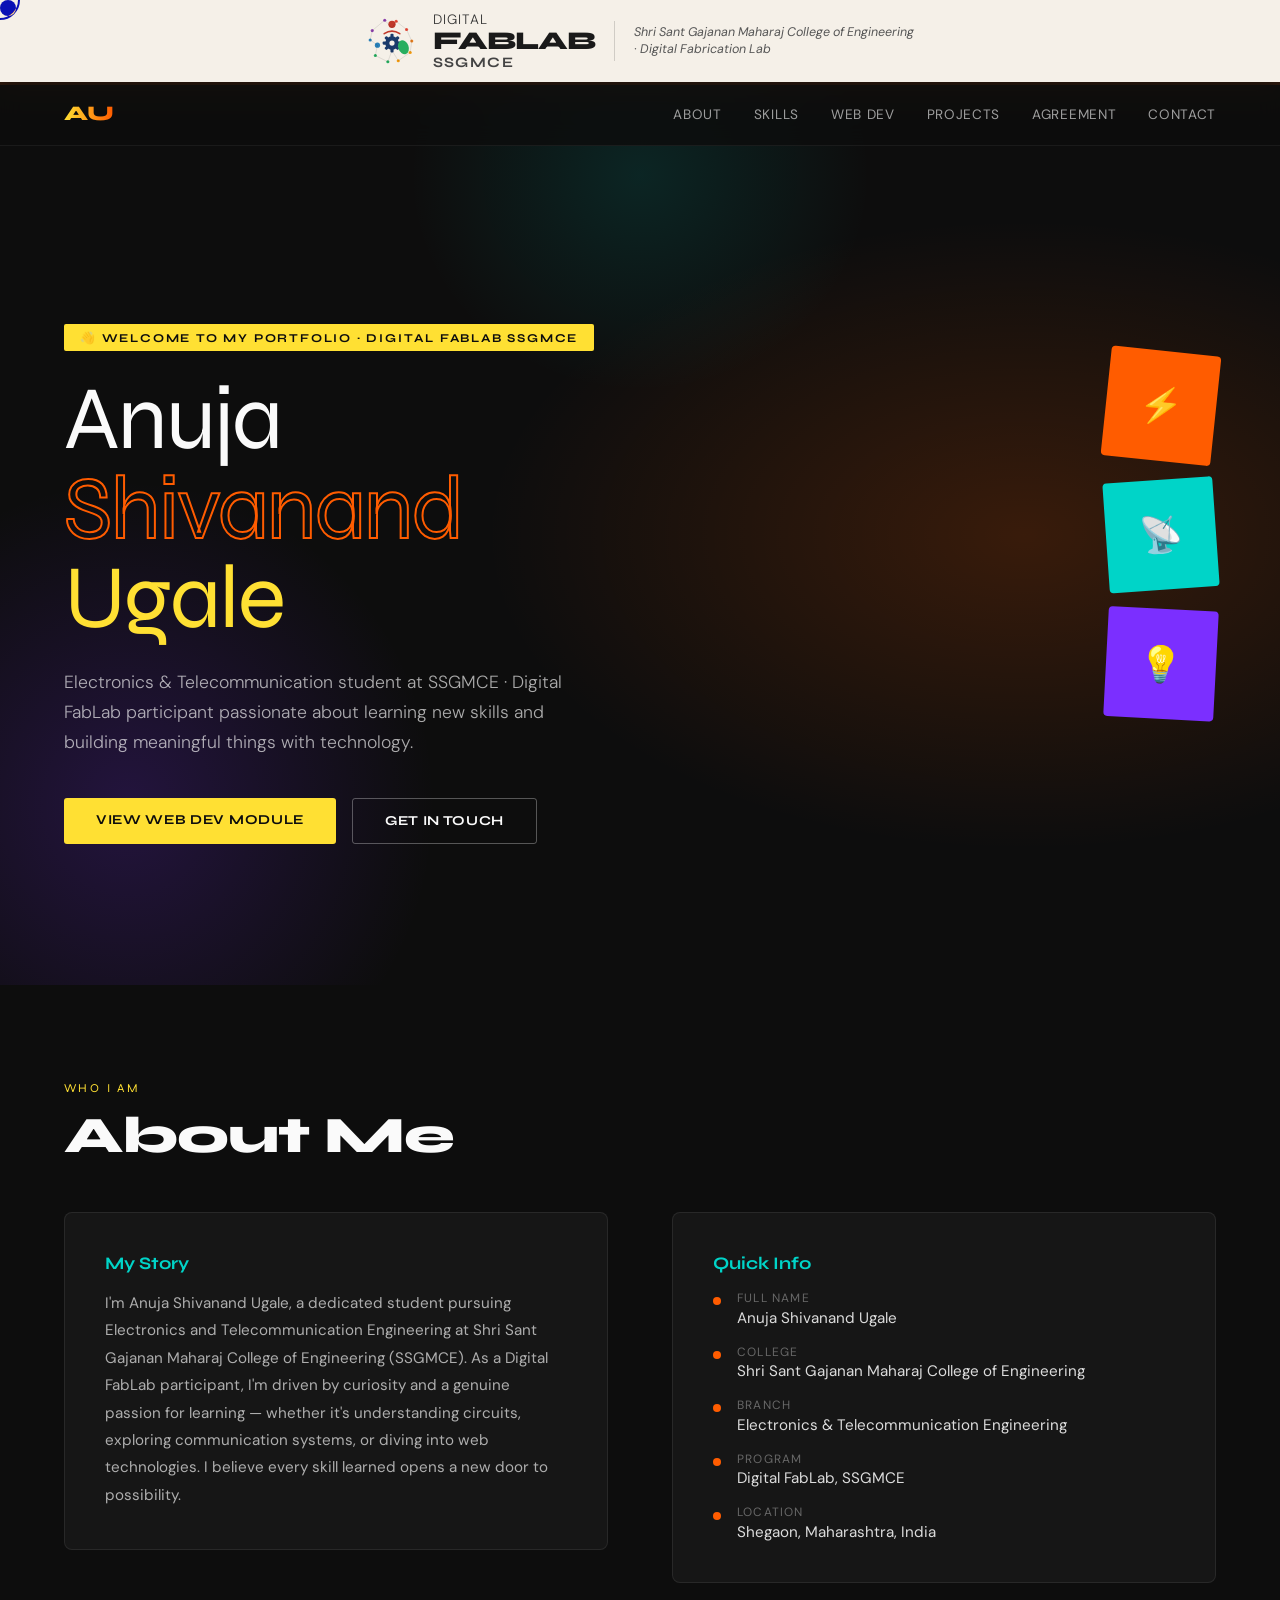
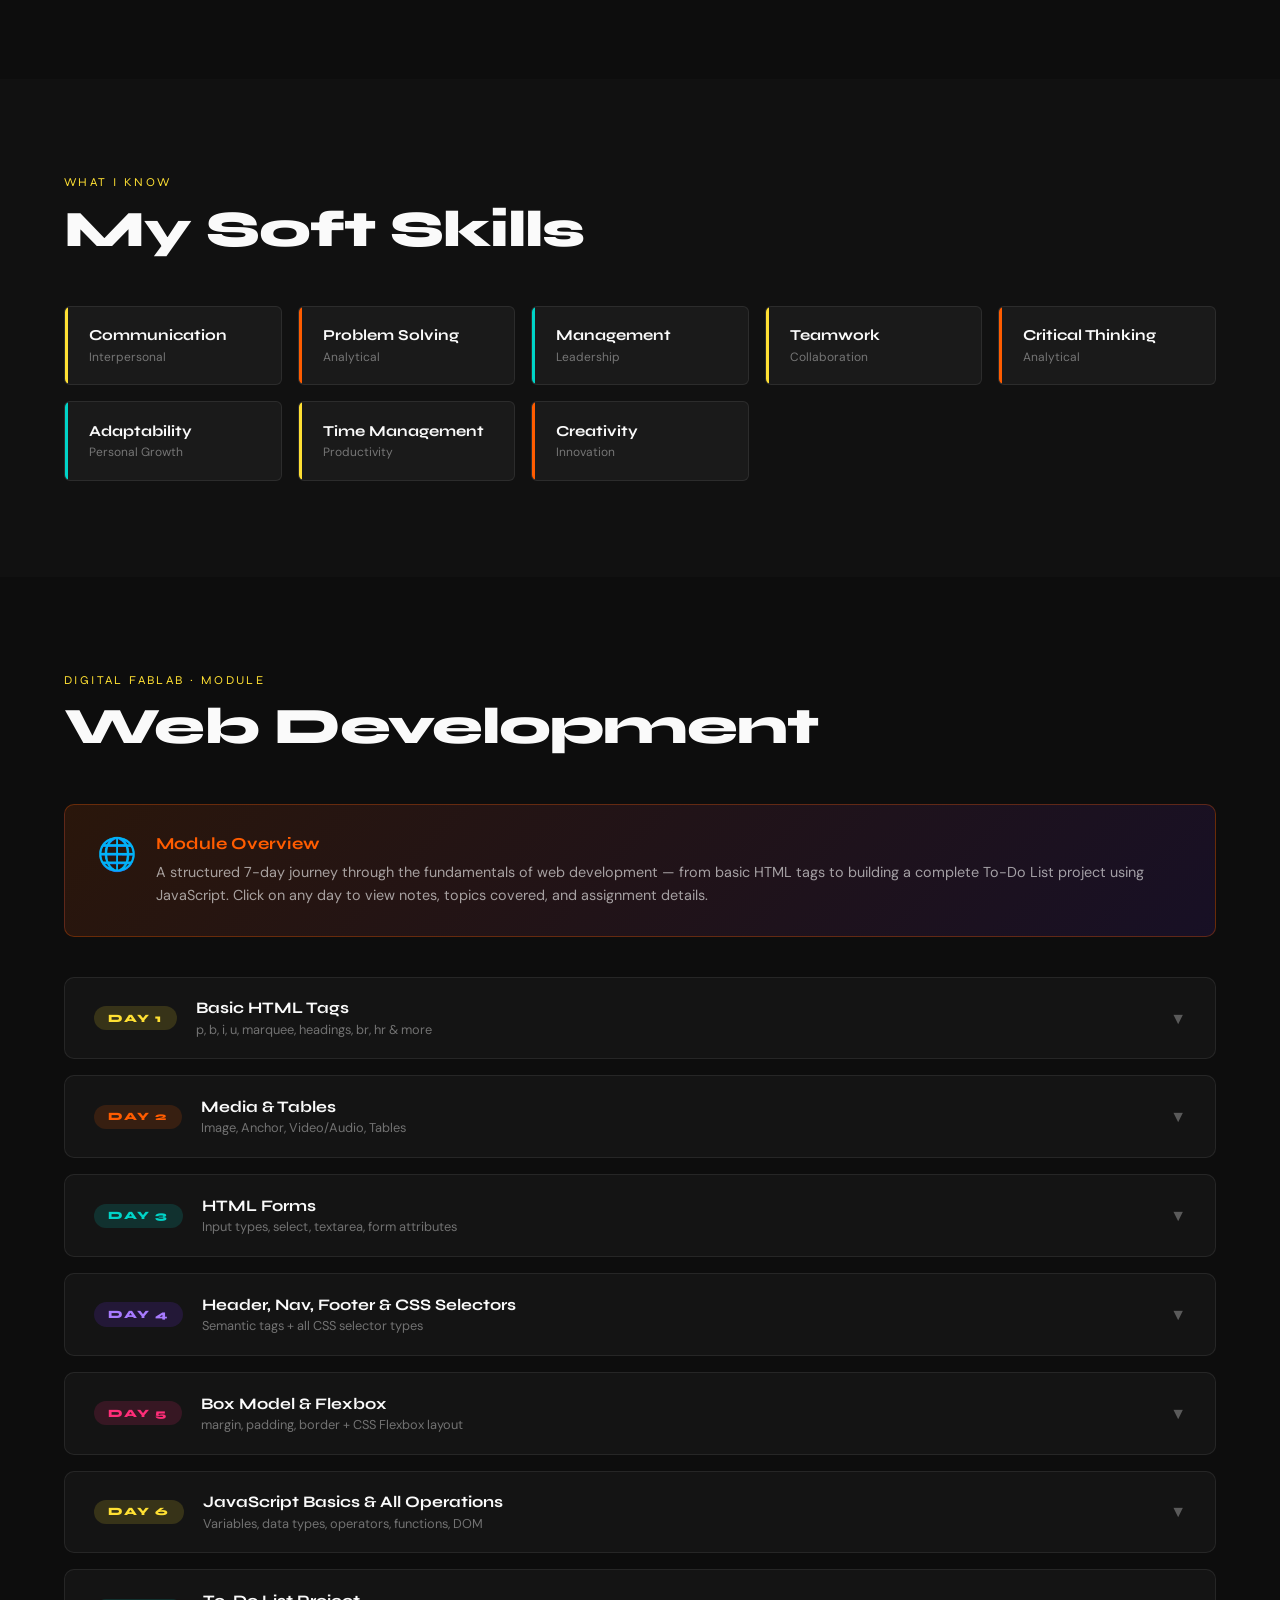
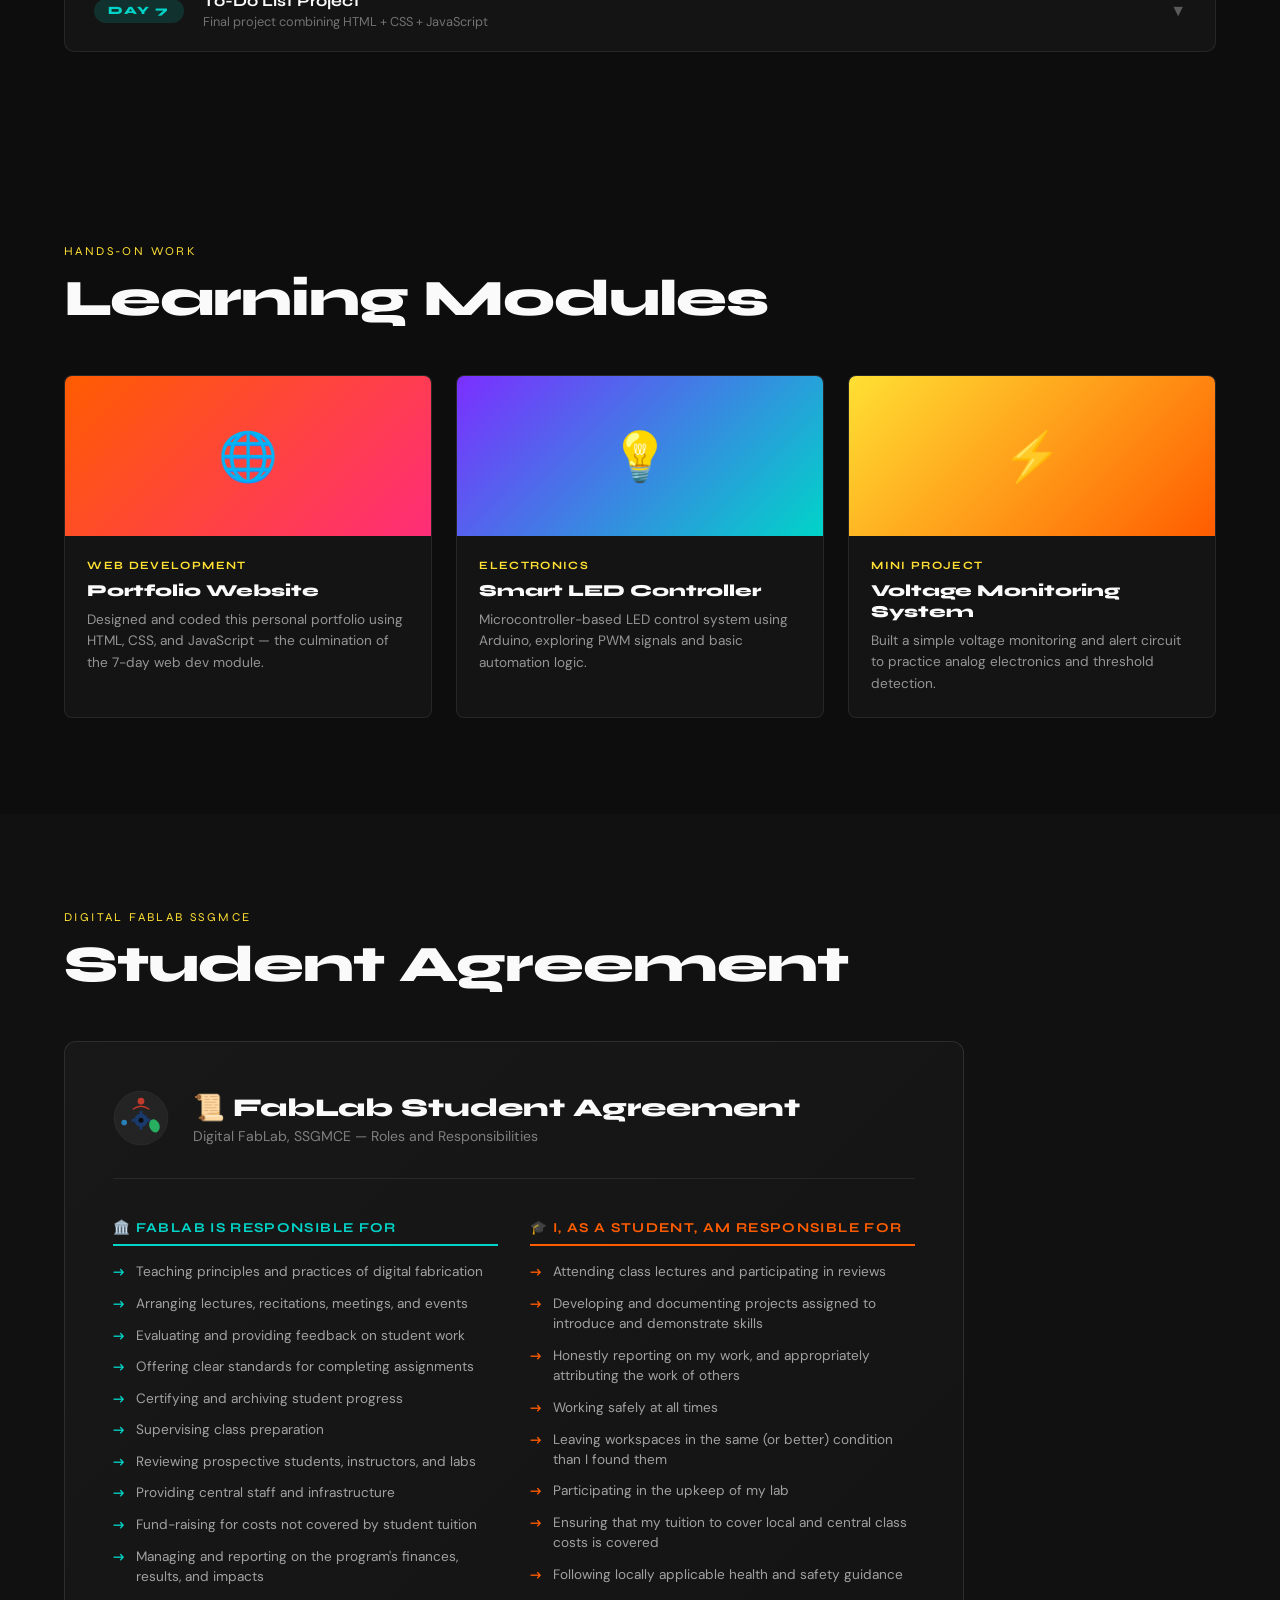
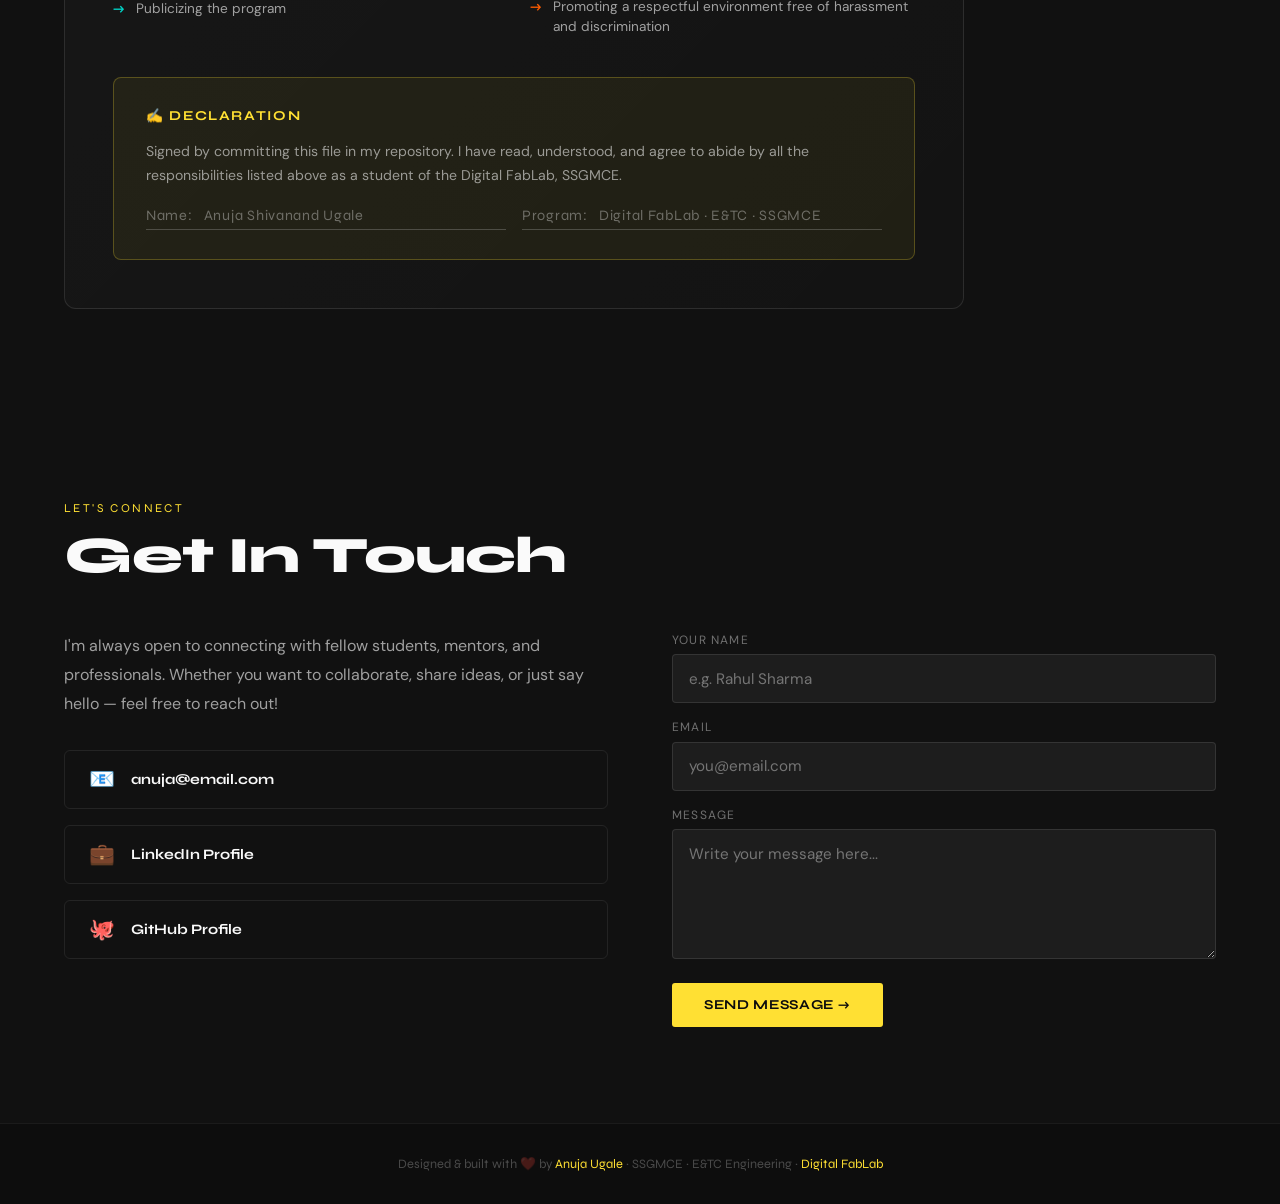
==== index.html @ 7d7c0946 "Add files via upload MY FIRST COMMIT" ====
<!DOCTYPE html>
<html lang="en">
<head>
<meta charset="UTF-8" />
<meta name="viewport" content="width=device-width, initial-scale=1.0"/>
<title>Anuja Ugale — Portfolio · Digital FabLab SSGMCE</title>
<link href="https://fonts.googleapis.com/css2?family=Syne:wght@400;700;800&family=DM+Sans:ital,wght@0,300;0,400;1,300&display=swap" rel="stylesheet"/>
<style>
  :root {
    --yellow: #FFE033;
    --orange: #FF5C00;
    --pink: #FF2D78;
    --teal: #00D4C8;
    --purple: #7B2FFF;
    --dark: #0D0D0D;
    --dark2: #111;
    --white: #FAFAFA;
    --fab-cream: #F5F0E8;
  }

  *, *::before, *::after { margin: 0; padding: 0; box-sizing: border-box; }
  html { scroll-behavior: smooth; }
  body {
    background: var(--dark);
    color: var(--white);
    font-family: 'DM Sans', sans-serif;
    overflow-x: hidden;
    cursor: none;
  }

  /* ── CURSOR ── */
  .cursor { width:16px;height:16px;background:var(--yellow);border-radius:50%;position:fixed;top:0;left:0;pointer-events:none;z-index:9999;transition:transform .15s ease,background .2s;mix-blend-mode:difference; }
  .cursor-ring { width:40px;height:40px;border:2px solid var(--yellow);border-radius:50%;position:fixed;top:0;left:0;pointer-events:none;z-index:9998;transition:all .35s ease;mix-blend-mode:difference; }

  /* ── FABLAB BADGE (top banner) ── */
  .fablab-banner {
    background: var(--fab-cream);
    color: #1a1a1a;
    display: flex;
    align-items: center;
    justify-content: center;
    gap: 1.2rem;
    padding: 0.7rem 2rem;
    border-bottom: 3px solid var(--orange);
  }
  .fablab-logo-wrap {
    display: flex;
    align-items: center;
    gap: 0.9rem;
  }
  /* SVG inline FabLab logo */
  .fablab-svg { width: 52px; height: 52px; flex-shrink: 0; }
  .fablab-text-block { display: flex; flex-direction: column; }
  .fablab-text-digital { font-family: 'DM Sans', sans-serif; font-weight: 300; font-size: 0.85rem; color: #333; letter-spacing: 0.08em; text-transform: uppercase; }
  .fablab-text-main { font-family: 'Syne', sans-serif; font-weight: 800; font-size: 1.6rem; line-height: 1; color: #1a1a1a; letter-spacing: -1px; }
  .fablab-text-college { font-family: 'Syne', sans-serif; font-weight: 700; font-size: 0.9rem; color: #444; letter-spacing: 0.1em; }
  .fablab-divider { width: 1px; height: 40px; background: rgba(0,0,0,0.15); }
  .fablab-tagline { font-size: 0.78rem; color: #555; font-style: italic; max-width: 280px; line-height: 1.4; }

  /* ── NAV ── */
  nav {
    position: fixed; top: 0; width: 100%;
    z-index: 100;
    display: flex; justify-content: space-between; align-items: center;
    padding: 1.2rem 4rem;
    background: rgba(13,13,13,0.85);
    backdrop-filter: blur(12px);
    border-bottom: 1px solid rgba(255,255,255,0.06);
  }
  .nav-logo {
    font-family: 'Syne', sans-serif; font-weight: 800; font-size: 1.3rem;
    letter-spacing: -0.5px;
    background: linear-gradient(90deg, var(--yellow), var(--orange));
    -webkit-background-clip: text; -webkit-text-fill-color: transparent;
  }
  .nav-links { display: flex; gap: 2rem; list-style: none; }
  .nav-links a { text-decoration: none; color: rgba(255,255,255,0.6); font-size: 0.85rem; letter-spacing: 0.05em; text-transform: uppercase; transition: color .2s; }
  .nav-links a:hover { color: var(--yellow); }

  /* ── HERO ── */
  .hero {
    min-height: 100vh; display: flex; align-items: center;
    padding: 8rem 4rem 4rem; position: relative; overflow: hidden;
  }
  .hero-bg {
    position: absolute; inset: 0; z-index: 0;
    background:
      radial-gradient(ellipse 60% 50% at 80% 50%, rgba(255,92,0,.18) 0%, transparent 70%),
      radial-gradient(ellipse 40% 60% at 10% 80%, rgba(123,47,255,.2) 0%, transparent 60%),
      radial-gradient(ellipse 30% 40% at 50% 10%, rgba(0,212,200,.12) 0%, transparent 60%);
  }
  .hero-content { position: relative; z-index: 2; max-width: 800px; }
  .hero-tag {
    display: inline-block;
    background: var(--yellow); color: var(--dark);
    font-family: 'Syne', sans-serif; font-weight: 700;
    font-size: 0.75rem; letter-spacing: .15em; text-transform: uppercase;
    padding: .4rem 1rem; border-radius: 2px; margin-bottom: 1.5rem;
    animation: fadeUp .6s ease both;
  }
  .hero h1 {
    font-family: 'Syne', sans-serif; font-weight: 400;
    font-size: clamp(3rem,7vw,6rem); line-height: 1.0;
    letter-spacing: -2px; margin-bottom: 1.5rem;
    animation: fadeUp .7s .1s ease both;
  }
  .hero h1 span.outline { -webkit-text-stroke: 2px var(--orange); color: transparent; }
  .hero h1 span.highlight { color: var(--yellow); }
  .hero-sub {
    font-size: 1.1rem; font-weight: 300;
    color: rgba(255,255,255,.65); max-width: 520px;
    line-height: 1.7; margin-bottom: 2.5rem;
    animation: fadeUp .7s .2s ease both;
  }
  .hero-btns { display: flex; gap: 1rem; flex-wrap: wrap; animation: fadeUp .7s .3s ease both; }
  .btn {
    font-family: 'Syne', sans-serif; font-weight: 700;
    font-size: .85rem; letter-spacing: .05em; text-transform: uppercase;
    padding: .85rem 2rem; border-radius: 3px;
    text-decoration: none; transition: all .2s; border: none; cursor: pointer;
  }
  .btn-primary { background: var(--yellow); color: var(--dark); }
  .btn-primary:hover { background: var(--orange); color: var(--white); transform: translateY(-2px); }
  .btn-outline { border: 1.5px solid rgba(255,255,255,.3); color: var(--white); background: transparent; }
  .btn-outline:hover { border-color: var(--teal); color: var(--teal); transform: translateY(-2px); }

  .hero-deco {
    position: absolute; right: 4rem; top: 50%; transform: translateY(-50%);
    z-index: 2; display: flex; flex-direction: column; gap: 1.2rem;
    animation: fadeLeft .9s .4s ease both;
  }
  .deco-box {
    width: 110px; height: 110px; border-radius: 4px;
    display: flex; align-items: center; justify-content: center;
    font-family: 'Syne', sans-serif; font-weight: 800; font-size: 2.2rem;
  }
  .deco-box:nth-child(1) { background: var(--orange); color: var(--white); transform: rotate(6deg); }
  .deco-box:nth-child(2) { background: var(--teal); color: var(--dark); transform: rotate(-4deg); }
  .deco-box:nth-child(3) { background: var(--purple); color: var(--white); transform: rotate(3deg); }

  /* ── SECTIONS ── */
  section { padding: 6rem 4rem; }
  .section-label { font-family: 'Syne', sans-serif; font-size: .75rem; letter-spacing: .2em; text-transform: uppercase; color: var(--yellow); margin-bottom: .8rem; }
  .section-title { font-family: 'Syne', sans-serif; font-weight: 800; font-size: clamp(2rem,4vw,3.2rem); letter-spacing: -1px; margin-bottom: 3rem; line-height: 1.1; }

  /* ── ABOUT ── */
  #about { background: var(--dark); }
  .about-grid { display: grid; grid-template-columns: 1fr 1fr; gap: 4rem; align-items: start; }
  .about-card { background: rgba(255,255,255,.04); border: 1px solid rgba(255,255,255,.08); border-radius: 8px; padding: 2.5rem; }
  .about-card h3 { font-family: 'Syne', sans-serif; font-weight: 700; font-size: 1.1rem; margin-bottom: 1rem; color: var(--teal); }
  .about-card p { font-size: .95rem; line-height: 1.8; color: rgba(255,255,255,.65); }
  .about-info-list { list-style: none; display: flex; flex-direction: column; gap: 1rem; }
  .about-info-list li { display: flex; gap: 1rem; align-items: flex-start; }
  .info-dot { width: 8px; height: 8px; border-radius: 50%; background: var(--orange); margin-top: .45rem; flex-shrink: 0; }
  .info-label { font-size: .75rem; text-transform: uppercase; letter-spacing: .1em; color: rgba(255,255,255,.35); margin-bottom: .1rem; }
  .info-value { font-size: .95rem; color: rgba(255,255,255,.85); }

  /* ── SKILLS ── */
  #skills { background: var(--dark2); }
  .skills-grid { display: grid; grid-template-columns: repeat(auto-fill, minmax(190px,1fr)); gap: 1rem; }
  .skill-chip {
    background: rgba(255,255,255,.04); border: 1px solid rgba(255,255,255,.08);
    border-radius: 6px; padding: 1.2rem 1.5rem;
    transition: all .25s; position: relative; overflow: hidden;
  }
  .skill-chip::before { content:''; position:absolute; left:0; top:0; bottom:0; width:3px; border-radius:6px 0 0 6px; }
  .skill-chip:nth-child(3n+1)::before { background: var(--yellow); }
  .skill-chip:nth-child(3n+2)::before { background: var(--orange); }
  .skill-chip:nth-child(3n+3)::before { background: var(--teal); }
  .skill-chip:hover { transform: translateY(-4px); border-color: rgba(255,255,255,.2); background: rgba(255,255,255,.07); }
  .skill-name { font-family: 'Syne', sans-serif; font-weight: 700; font-size: .95rem; margin-bottom: .3rem; text-transform: capitalize; }
  .skill-cat { font-size: .75rem; color: rgba(255,255,255,.4); }

  /* ── WEB DEV MODULE ── */
  #webdev { background: var(--dark); }
  .webdev-intro {
    background: linear-gradient(135deg, rgba(255,92,0,.12), rgba(123,47,255,.1));
    border: 1px solid rgba(255,92,0,.3);
    border-radius: 10px; padding: 1.8rem 2rem; margin-bottom: 2.5rem;
    display: flex; align-items: flex-start; gap: 1.2rem;
  }
  .webdev-intro-icon { font-size: 2rem; flex-shrink: 0; }
  .webdev-intro-text h3 { font-family: 'Syne', sans-serif; font-weight: 700; font-size: 1.05rem; margin-bottom: .4rem; color: var(--orange); }
  .webdev-intro-text p { font-size: .9rem; color: rgba(255,255,255,.6); line-height: 1.6; }

  .day-cards { display: flex; flex-direction: column; gap: 1rem; }
  .day-card {
    background: rgba(255,255,255,.03);
    border: 1px solid rgba(255,255,255,.08);
    border-radius: 10px; overflow: hidden;
    transition: border-color .25s;
  }
  .day-card:hover { border-color: rgba(255,255,255,.18); }
  .day-header {
    display: flex; align-items: center; gap: 1.2rem;
    padding: 1.3rem 1.8rem; cursor: pointer;
    transition: background .2s;
    user-select: none;
  }
  .day-header:hover { background: rgba(255,255,255,.03); }
  .day-num {
    font-family: 'Syne', sans-serif; font-weight: 800;
    font-size: .7rem; letter-spacing: .15em; text-transform: uppercase;
    padding: .35rem .9rem; border-radius: 30px; flex-shrink: 0;
  }
  .day-card:nth-child(1) .day-num { background: rgba(255,224,51,.15); color: var(--yellow); }
  .day-card:nth-child(2) .day-num { background: rgba(255,92,0,.15); color: var(--orange); }
  .day-card:nth-child(3) .day-num { background: rgba(0,212,200,.15); color: var(--teal); }
  .day-card:nth-child(4) .day-num { background: rgba(123,47,255,.15); color: #A87BFF; }
  .day-card:nth-child(5) .day-num { background: rgba(255,45,120,.15); color: var(--pink); }
  .day-card:nth-child(6) .day-num { background: rgba(255,224,51,.15); color: var(--yellow); }
  .day-card:nth-child(7) .day-num { background: rgba(0,212,200,.15); color: var(--teal); }
  .day-title-wrap { flex: 1; }
  .day-title { font-family: 'Syne', sans-serif; font-weight: 700; font-size: 1rem; margin-bottom: .2rem; }
  .day-subtitle { font-size: .8rem; color: rgba(255,255,255,.4); }
  .day-arrow { font-size: 1rem; color: rgba(255,255,255,.3); transition: transform .3s, color .2s; flex-shrink: 0; }
  .day-card.open .day-arrow { transform: rotate(180deg); color: var(--yellow); }

  .day-body {
    display: none; padding: 0 1.8rem 1.8rem;
    border-top: 1px solid rgba(255,255,255,.06);
  }
  .day-card.open .day-body { display: block; }

  .day-desc { font-size: .9rem; color: rgba(255,255,255,.55); line-height: 1.7; margin: 1.2rem 0 1.4rem; }

  .topic-list { list-style: none; display: flex; flex-direction: column; gap: .6rem; margin-bottom: 1.5rem; }
  .topic-list li { display: flex; align-items: flex-start; gap: .7rem; font-size: .88rem; color: rgba(255,255,255,.7); line-height: 1.5; }
  .topic-dot { width: 6px; height: 6px; border-radius: 50%; background: var(--yellow); margin-top: .45rem; flex-shrink: 0; }

  .code-block {
    background: #0a0a0a; border: 1px solid rgba(255,255,255,.08);
    border-radius: 6px; padding: 1.2rem 1.5rem;
    font-family: 'Courier New', monospace; font-size: .8rem;
    color: rgba(255,255,255,.7); line-height: 1.7; overflow-x: auto;
    white-space: pre;
  }
  .code-label { font-size: .7rem; text-transform: uppercase; letter-spacing: .12em; color: rgba(255,255,255,.25); margin-bottom: .5rem; font-family: 'Syne', sans-serif; }

  .assignment-box {
    background: rgba(255,224,51,.06); border: 1px solid rgba(255,224,51,.2);
    border-radius: 6px; padding: 1rem 1.3rem; margin-top: 1.2rem;
    display: flex; gap: .8rem; align-items: flex-start;
  }
  .assignment-box span.icon { font-size: 1.1rem; flex-shrink: 0; margin-top: .1rem; }
  .assignment-box p { font-size: .85rem; color: rgba(255,255,255,.65); line-height: 1.5; }
  .assignment-box strong { color: var(--yellow); }

  /* ── STUDENT AGREEMENT ── */
  #agreement { background: var(--dark2); }
  .agreement-wrap {
    background: linear-gradient(135deg, rgba(255,255,255,.03), rgba(255,255,255,.01));
    border: 1px solid rgba(255,255,255,.1);
    border-radius: 12px; padding: 3rem;
    max-width: 900px;
  }
  .agreement-header {
    display: flex; align-items: center; gap: 1.5rem; margin-bottom: 2.5rem;
    padding-bottom: 2rem; border-bottom: 1px solid rgba(255,255,255,.08);
  }
  .agreement-icon { font-size: 2.5rem; }
  .agreement-header h2 { font-family: 'Syne', sans-serif; font-weight: 800; font-size: 1.6rem; margin-bottom: .3rem; }
  .agreement-header p { font-size: .88rem; color: rgba(255,255,255,.45); }

  .agreement-grid { display: grid; grid-template-columns: 1fr 1fr; gap: 2rem; margin-bottom: 2.5rem; }
  .agree-col h4 {
    font-family: 'Syne', sans-serif; font-weight: 700; font-size: .85rem;
    text-transform: uppercase; letter-spacing: .1em;
    margin-bottom: 1rem; padding-bottom: .5rem;
    border-bottom: 2px solid;
  }
  .agree-col:nth-child(1) h4 { color: var(--teal); border-color: var(--teal); }
  .agree-col:nth-child(2) h4 { color: var(--orange); border-color: var(--orange); }
  .agree-col ul { list-style: none; display: flex; flex-direction: column; gap: .7rem; }
  .agree-col ul li { display: flex; gap: .7rem; font-size: .85rem; color: rgba(255,255,255,.6); line-height: 1.5; }
  .agree-col ul li::before { content: '→'; font-family: 'Syne', sans-serif; font-weight: 700; color: rgba(255,255,255,.2); flex-shrink: 0; }
  .agree-col:nth-child(1) ul li::before { color: var(--teal); }
  .agree-col:nth-child(2) ul li::before { color: var(--orange); }

  .declaration-box {
    background: rgba(255,224,51,.06); border: 1px solid rgba(255,224,51,.25);
    border-radius: 8px; padding: 1.8rem 2rem;
  }
  .declaration-box h4 { font-family: 'Syne', sans-serif; font-weight: 700; font-size: .85rem; text-transform: uppercase; letter-spacing: .12em; color: var(--yellow); margin-bottom: 1rem; }
  .declaration-box p { font-size: .88rem; color: rgba(255,255,255,.55); line-height: 1.7; margin-bottom: 1.2rem; }
  .sig-line { display: flex; align-items: center; gap: 1rem; }
  .sig-field { flex: 1; border-bottom: 1px solid rgba(255,255,255,.2); padding-bottom: .3rem; font-family: 'Syne', sans-serif; font-size: .9rem; color: rgba(255,255,255,.35); letter-spacing: .05em; }

  /* ── LEARNING MODULES (projects) ── */
  #projects { background: var(--dark); }
  .projects-grid { display: grid; grid-template-columns: repeat(auto-fill, minmax(280px,1fr)); gap: 1.5rem; }
  .project-card { border-radius: 8px; overflow: hidden; border: 1px solid rgba(255,255,255,.08); background: rgba(255,255,255,.03); transition: all .3s; }
  .project-card:hover { transform: translateY(-6px); border-color: rgba(255,255,255,.18); }
  .project-thumb { height: 160px; display: flex; align-items: center; justify-content: center; font-size: 3rem; }
  .project-thumb.c1 { background: linear-gradient(135deg, var(--orange), var(--pink)); }
  .project-thumb.c2 { background: linear-gradient(135deg, var(--purple), var(--teal)); }
  .project-thumb.c3 { background: linear-gradient(135deg, var(--yellow), var(--orange)); }
  .project-body { padding: 1.4rem; }
  .project-tag { font-size: .7rem; text-transform: uppercase; letter-spacing: .12em; color: var(--yellow); margin-bottom: .5rem; font-family: 'Syne', sans-serif; font-weight: 700; }
  .project-name { font-family: 'Syne', sans-serif; font-weight: 800; font-size: 1.05rem; margin-bottom: .5rem; }
  .project-desc { font-size: .85rem; color: rgba(255,255,255,.55); line-height: 1.6; }

  /* ── CONTACT ── */
  #contact { background: var(--dark2); }
  .contact-inner { display: grid; grid-template-columns: 1fr 1fr; gap: 4rem; align-items: start; }
  .contact-text p { font-size: 1rem; color: rgba(255,255,255,.6); line-height: 1.8; margin-bottom: 2rem; }
  .contact-links { display: flex; flex-direction: column; gap: 1rem; }
  .contact-link { display: flex; align-items: center; gap: 1rem; text-decoration: none; padding: 1rem 1.5rem; border: 1px solid rgba(255,255,255,.08); border-radius: 6px; transition: all .25s; color: var(--white); font-family: 'Syne', sans-serif; font-weight: 700; font-size: .9rem; }
  .contact-link:hover { border-color: var(--yellow); color: var(--yellow); transform: translateX(6px); }
  .contact-icon { font-size: 1.3rem; }
  .contact-form { display: flex; flex-direction: column; gap: 1rem; }
  .form-group { display: flex; flex-direction: column; gap: .4rem; }
  .form-group label { font-size: .75rem; text-transform: uppercase; letter-spacing: .1em; color: rgba(255,255,255,.4); }
  .form-group input, .form-group textarea { background: rgba(255,255,255,.05); border: 1px solid rgba(255,255,255,.1); border-radius: 4px; padding: .85rem 1rem; color: var(--white); font-family: 'DM Sans', sans-serif; font-size: .95rem; transition: border-color .2s; resize: vertical; }
  .form-group input:focus, .form-group textarea:focus { outline: none; border-color: var(--yellow); }

  /* ── FOOTER ── */
  footer { text-align: center; padding: 2rem 4rem; border-top: 1px solid rgba(255,255,255,.06); font-size: .8rem; color: rgba(255,255,255,.25); font-family: 'Syne', sans-serif; }
  footer span { color: var(--yellow); }

  /* ── ANIMATIONS ── */
  @keyframes fadeUp { from{opacity:0;transform:translateY(30px)} to{opacity:1;transform:translateY(0)} }
  @keyframes fadeLeft { from{opacity:0;transform:translate(40px,-50%)} to{opacity:1;transform:translate(0,-50%)} }
  .reveal { opacity:0; transform:translateY(30px); transition:opacity .7s ease, transform .7s ease; }
  .reveal.visible { opacity:1; transform:translateY(0); }

  /* ── RESPONSIVE ── */
  @media (max-width: 900px) {
    nav { padding: 1.2rem 1.5rem; }
    .nav-links { gap: 1rem; }
    .hero { padding: 7rem 1.5rem 4rem; }
    .hero-deco { display: none; }
    section { padding: 4rem 1.5rem; }
    .about-grid, .contact-inner, .agreement-grid { grid-template-columns: 1fr; gap: 2rem; }
    .fablab-banner { flex-wrap: wrap; text-align: center; justify-content: center; }
    nav { top: 0; }
    .agreement-wrap { padding: 1.8rem; }
  }
</style>
</head>
<body>

<div class="cursor" id="cursor"></div>
<div class="cursor-ring" id="cursorRing"></div>

<!-- ── FABLAB BANNER ── -->
<div class="fablab-banner">
  <div class="fablab-logo-wrap">
    <!-- Inline SVG replicating the FabLab SSGMCE logo -->
    <svg class="fablab-svg" viewBox="0 0 100 100" xmlns="http://www.w3.org/2000/svg">
      <!-- Gear -->
      <g transform="translate(50,54)">
        <circle r="13" fill="#1a3a6b"/>
        <circle r="5" fill="#F5F0E8"/>
        <g fill="#1a3a6b">
          <rect x="-3" y="-18" width="6" height="8" rx="2"/>
          <rect x="-3" y="10" width="6" height="8" rx="2"/>
          <rect x="10" y="-3" width="8" height="6" rx="2" transform="rotate(0,14,0)"/>
          <rect x="-18" y="-3" width="8" height="6" rx="2"/>
          <rect x="7" y="-13" width="6" height="8" rx="2" transform="rotate(45,10,-9)"/>
          <rect x="-13" y="-13" width="6" height="8" rx="2" transform="rotate(-45,-10,-9)"/>
          <rect x="7" y="5" width="6" height="8" rx="2" transform="rotate(-45,10,9)"/>
          <rect x="-13" y="5" width="6" height="8" rx="2" transform="rotate(45,-10,9)"/>
        </g>
      </g>
      <!-- Person (red) -->
      <circle cx="50" cy="18" r="7" fill="#c0392b"/>
      <path d="M35 36 Q50 26 65 36" stroke="#c0392b" stroke-width="3" fill="none" stroke-linecap="round"/>
      <!-- Left person (blue) -->
      <circle cx="22" cy="58" r="5" fill="#2980b9"/>
      <!-- Right leaf (green) -->
      <ellipse cx="72" cy="62" rx="10" ry="14" fill="#27ae60" transform="rotate(-20,72,62)"/>
      <!-- Circuit dots / connections radiating -->
      <circle cx="12" cy="30" r="3" fill="#8e44ad"/>
      <circle cx="8" cy="48" r="3" fill="#2980b9"/>
      <circle cx="18" cy="78" r="3" fill="#27ae60"/>
      <circle cx="42" cy="90" r="3" fill="#27ae60"/>
      <circle cx="62" cy="88" r="3" fill="#f39c12"/>
      <circle cx="85" cy="72" r="3" fill="#f39c12"/>
      <circle cx="88" cy="50" r="3" fill="#e67e22"/>
      <circle cx="78" cy="28" r="3" fill="#e74c3c"/>
      <circle cx="58" cy="12" r="3" fill="#e74c3c"/>
      <circle cx="36" cy="10" r="3" fill="#8e44ad"/>
      <!-- Connecting lines -->
      <polyline points="50,25 36,10 12,30 8,48 22,58 18,78 42,90 50,68" stroke="rgba(0,0,0,0.12)" stroke-width="1.5" fill="none"/>
      <polyline points="50,25 58,12 78,28 88,50 85,72 62,88 50,68" stroke="rgba(0,0,0,0.12)" stroke-width="1.5" fill="none"/>
    </svg>
    <div class="fablab-text-block">
      <span class="fablab-text-digital">Digital</span>
      <span class="fablab-text-main">FABLAB</span>
      <span class="fablab-text-college">SSGMCE</span>
    </div>
  </div>
  <div class="fablab-divider"></div>
  <div class="fablab-tagline">Shri Sant Gajanan Maharaj College of Engineering · Digital Fabrication Lab</div>
</div>

<!-- ── NAV ── -->
<nav>
  <div class="nav-logo">AU</div>
  <ul class="nav-links">
    <li><a href="#about">About</a></li>
    <li><a href="#skills">Skills</a></li>
    <li><a href="#webdev">Web Dev</a></li>
    <li><a href="#projects">Projects</a></li>
    <li><a href="#agreement">Agreement</a></li>
    <li><a href="#contact">Contact</a></li>
  </ul>
</nav>

<!-- ── HERO ── -->
<section class="hero" id="home">
  <div class="hero-bg"></div>
  <div class="hero-content">
    <div class="hero-tag">👋 Welcome to my Portfolio · Digital FabLab SSGMCE</div>
    <h1>
      Anuja<br>
      <span class="outline">Shivanand</span><br>
      <span class="highlight">Ugale</span>
    </h1>
    <p class="hero-sub">Electronics & Telecommunication student at SSGMCE · Digital FabLab participant passionate about learning new skills and building meaningful things with technology.</p>
    <div class="hero-btns">
      <a href="#webdev" class="btn btn-primary">View Web Dev Module</a>
      <a href="#contact" class="btn btn-outline">Get In Touch</a>
    </div>
  </div>
  <div class="hero-deco">
    <div class="deco-box">⚡</div>
    <div class="deco-box">📡</div>
    <div class="deco-box">💡</div>
  </div>
</section>

<!-- ── ABOUT ── -->
<section id="about">
  <div class="section-label">Who I Am</div>
  <div class="section-title">About Me</div>
  <div class="about-grid">
    <div class="about-card reveal">
      <h3>My Story</h3>
      <p>I'm Anuja Shivanand Ugale, a dedicated student pursuing Electronics and Telecommunication Engineering at Shri Sant Gajanan Maharaj College of Engineering (SSGMCE). As a Digital FabLab participant, I'm driven by curiosity and a genuine passion for learning — whether it's understanding circuits, exploring communication systems, or diving into web technologies. I believe every skill learned opens a new door to possibility.</p>
    </div>
    <div class="about-card reveal" style="transition-delay:.15s">
      <h3>Quick Info</h3>
      <ul class="about-info-list">
        <li><div class="info-dot"></div><div><div class="info-label">Full Name</div><div class="info-value">Anuja Shivanand Ugale</div></div></li>
        <li><div class="info-dot"></div><div><div class="info-label">College</div><div class="info-value">Shri Sant Gajanan Maharaj College of Engineering</div></div></li>
        <li><div class="info-dot"></div><div><div class="info-label">Branch</div><div class="info-value">Electronics & Telecommunication Engineering</div></div></li>
        <li><div class="info-dot"></div><div><div class="info-label">Program</div><div class="info-value">Digital FabLab, SSGMCE</div></div></li>
        <li><div class="info-dot"></div><div><div class="info-label">Location</div><div class="info-value">Shegaon, Maharashtra, India</div></div></li>
      </ul>
    </div>
  </div>
</section>

<!-- ── SKILLS ── -->
<section id="skills">
  <div class="section-label">What I Know</div>
  <div class="section-title">My Soft Skills</div>
  <div class="skills-grid">
    <div class="skill-chip reveal"><div class="skill-name">Communication</div><div class="skill-cat">Interpersonal</div></div>
    <div class="skill-chip reveal"><div class="skill-name">Problem Solving</div><div class="skill-cat">Analytical</div></div>
    <div class="skill-chip reveal"><div class="skill-name">Management</div><div class="skill-cat">Leadership</div></div>
    <div class="skill-chip reveal"><div class="skill-name">Teamwork</div><div class="skill-cat">Collaboration</div></div>
    <div class="skill-chip reveal"><div class="skill-name">Critical Thinking</div><div class="skill-cat">Analytical</div></div>
    <div class="skill-chip reveal"><div class="skill-name">Adaptability</div><div class="skill-cat">Personal Growth</div></div>
    <div class="skill-chip reveal"><div class="skill-name">Time Management</div><div class="skill-cat">Productivity</div></div>
    <div class="skill-chip reveal"><div class="skill-name">Creativity</div><div class="skill-cat">Innovation</div></div>
  </div>
</section>

<!-- ── WEB DEVELOPMENT MODULE ── -->
<section id="webdev">
  <div class="section-label">Digital FabLab · Module</div>
  <div class="section-title">Web Development</div>

  <div class="webdev-intro reveal">
    <div class="webdev-intro-icon">🌐</div>
    <div class="webdev-intro-text">
      <h3>Module Overview</h3>
      <p>A structured 7-day journey through the fundamentals of web development — from basic HTML tags to building a complete To-Do List project using JavaScript. Click on any day to view notes, topics covered, and assignment details.</p>
    </div>
  </div>

  <div class="day-cards">

    <!-- DAY 1 -->
    <div class="day-card reveal" onclick="toggleDay(this)">
      <div class="day-header">
        <span class="day-num">Day 1</span>
        <div class="day-title-wrap">
          <div class="day-title">Basic HTML Tags</div>
          <div class="day-subtitle">p, b, i, u, marquee, headings, br, hr & more</div>
        </div>
        <span class="day-arrow">▼</span>
      </div>
      <div class="day-body">
        <p class="day-desc">Day 1 introduced us to the building blocks of every webpage — HTML tags. We learned how to structure text content, apply basic formatting, and understand how a browser renders HTML elements.</p>
        <ul class="topic-list">
          <li><span class="topic-dot"></span>HTML document structure: <code>&lt;!DOCTYPE html&gt;</code>, <code>&lt;html&gt;</code>, <code>&lt;head&gt;</code>, <code>&lt;body&gt;</code></li>
          <li><span class="topic-dot"></span>Heading tags: <code>&lt;h1&gt;</code> to <code>&lt;h6&gt;</code> — hierarchy and usage</li>
          <li><span class="topic-dot"></span>Paragraph tag <code>&lt;p&gt;</code>, line break <code>&lt;br&gt;</code>, horizontal rule <code>&lt;hr&gt;</code></li>
          <li><span class="topic-dot"></span>Text formatting: <code>&lt;b&gt;</code> (bold), <code>&lt;i&gt;</code> (italic), <code>&lt;u&gt;</code> (underline), <code>&lt;strong&gt;</code>, <code>&lt;em&gt;</code></li>
          <li><span class="topic-dot"></span>Marquee tag <code>&lt;marquee&gt;</code> — scrolling text, direction, behavior attributes</li>
          <li><span class="topic-dot"></span>Comments in HTML: <code>&lt;!-- comment --&gt;</code></li>
          <li><span class="topic-dot"></span>Special characters / HTML entities: <code>&amp;amp;</code>, <code>&amp;lt;</code>, <code>&amp;gt;</code>, <code>&amp;nbsp;</code></li>
        </ul>
        <div class="code-label">Sample Code</div>
        <div class="code-block">&lt;!DOCTYPE html&gt;
&lt;html&gt;
  &lt;head&gt;&lt;title&gt;Day 1&lt;/title&gt;&lt;/head&gt;
  &lt;body&gt;
    &lt;h1&gt;Hello, World!&lt;/h1&gt;
    &lt;p&gt;This is a &lt;b&gt;bold&lt;/b&gt; and &lt;i&gt;italic&lt;/i&gt; paragraph.&lt;/p&gt;
    &lt;marquee&gt;Welcome to my page!&lt;/marquee&gt;
    &lt;hr&gt;
    &lt;p&gt;Line one.&lt;br&gt;Line two.&lt;/p&gt;
  &lt;/body&gt;
&lt;/html&gt;</div>
        <div class="assignment-box">
          <span class="icon">📝</span>
          <p><strong>Assignment:</strong> Create an HTML page about yourself using all basic tags — headings, paragraphs, bold/italic text, a marquee with your name, and a horizontal rule dividing sections.</p>
        </div>
      </div>
    </div>

    <!-- DAY 2 -->
    <div class="day-card reveal" onclick="toggleDay(this)">
      <div class="day-header">
        <span class="day-num">Day 2</span>
        <div class="day-title-wrap">
          <div class="day-title">Media & Tables</div>
          <div class="day-subtitle">Image, Anchor, Video/Audio, Tables</div>
        </div>
        <span class="day-arrow">▼</span>
      </div>
      <div class="day-body">
        <p class="day-desc">Day 2 focused on embedding media and linking pages together. We also learned how to display structured data using HTML tables — one of the most versatile layout tools in basic HTML.</p>
        <ul class="topic-list">
          <li><span class="topic-dot"></span>Image tag <code>&lt;img&gt;</code> — src, alt, width, height attributes</li>
          <li><span class="topic-dot"></span>Anchor tag <code>&lt;a&gt;</code> — href, target (_blank, _self), linking to sections with #id</li>
          <li><span class="topic-dot"></span>Video tag <code>&lt;video&gt;</code> — src, controls, autoplay, loop, muted, width</li>
          <li><span class="topic-dot"></span>Audio tag <code>&lt;audio&gt;</code> — src, controls, autoplay, loop</li>
          <li><span class="topic-dot"></span>Table structure: <code>&lt;table&gt;</code>, <code>&lt;tr&gt;</code>, <code>&lt;th&gt;</code>, <code>&lt;td&gt;</code>, <code>&lt;caption&gt;</code></li>
          <li><span class="topic-dot"></span>Table attributes: border, cellpadding, cellspacing, colspan, rowspan</li>
          <li><span class="topic-dot"></span>Grouping: <code>&lt;thead&gt;</code>, <code>&lt;tbody&gt;</code>, <code>&lt;tfoot&gt;</code></li>
        </ul>
        <div class="code-label">Sample Code — Table</div>
        <div class="code-block">&lt;table border="1" cellpadding="8"&gt;
  &lt;caption&gt;Student Marks&lt;/caption&gt;
  &lt;thead&gt;
    &lt;tr&gt;&lt;th&gt;Subject&lt;/th&gt;&lt;th&gt;Marks&lt;/th&gt;&lt;/tr&gt;
  &lt;/thead&gt;
  &lt;tbody&gt;
    &lt;tr&gt;&lt;td&gt;Mathematics&lt;/td&gt;&lt;td&gt;88&lt;/td&gt;&lt;/tr&gt;
    &lt;tr&gt;&lt;td&gt;Electronics&lt;/td&gt;&lt;td&gt;92&lt;/td&gt;&lt;/tr&gt;
  &lt;/tbody&gt;
&lt;/table&gt;</div>
        <div class="assignment-box">
          <span class="icon">📝</span>
          <p><strong>Assignment:</strong> Build a page with your photo (img tag), a link to your favourite website, an embedded video, and a table showing your semester subjects and marks.</p>
        </div>
      </div>
    </div>

    <!-- DAY 3 -->
    <div class="day-card reveal" onclick="toggleDay(this)">
      <div class="day-header">
        <span class="day-num">Day 3</span>
        <div class="day-title-wrap">
          <div class="day-title">HTML Forms</div>
          <div class="day-subtitle">Input types, select, textarea, form attributes</div>
        </div>
        <span class="day-arrow">▼</span>
      </div>
      <div class="day-body">
        <p class="day-desc">Day 3 was all about user interaction — HTML forms allow websites to collect data from users. We explored all major input types and form controls used in real-world websites.</p>
        <ul class="topic-list">
          <li><span class="topic-dot"></span>Form tag <code>&lt;form&gt;</code> — action, method (GET/POST) attributes</li>
          <li><span class="topic-dot"></span>Input types: text, password, email, number, date, file, checkbox, radio, submit, reset, button</li>
          <li><span class="topic-dot"></span>Label tag <code>&lt;label&gt;</code> and its importance for accessibility (for attribute)</li>
          <li><span class="topic-dot"></span>Textarea <code>&lt;textarea&gt;</code> — rows, cols attributes</li>
          <li><span class="topic-dot"></span>Select dropdown <code>&lt;select&gt;</code> and <code>&lt;option&gt;</code> tags</li>
          <li><span class="topic-dot"></span>Fieldset and legend for grouping form elements</li>
          <li><span class="topic-dot"></span>Required, placeholder, value, name attributes</li>
        </ul>
        <div class="code-label">Sample Code</div>
        <div class="code-block">&lt;form action="/submit" method="POST"&gt;
  &lt;label for="name"&gt;Name:&lt;/label&gt;
  &lt;input type="text" id="name" name="name" placeholder="Your name" required&gt;

  &lt;label for="email"&gt;Email:&lt;/label&gt;
  &lt;input type="email" id="email" name="email"&gt;

  &lt;label for="branch"&gt;Branch:&lt;/label&gt;
  &lt;select id="branch" name="branch"&gt;
    &lt;option value="etc"&gt;E&amp;TC&lt;/option&gt;
    &lt;option value="cs"&gt;Computer Science&lt;/option&gt;
  &lt;/select&gt;

  &lt;input type="submit" value="Submit"&gt;
&lt;/form&gt;</div>
        <div class="assignment-box">
          <span class="icon">📝</span>
          <p><strong>Assignment:</strong> Create a student registration form with fields for name, email, phone, branch (dropdown), gender (radio), interests (checkboxes), and a submit button.</p>
        </div>
      </div>
    </div>

    <!-- DAY 4 -->
    <div class="day-card reveal" onclick="toggleDay(this)">
      <div class="day-header">
        <span class="day-num">Day 4</span>
        <div class="day-title-wrap">
          <div class="day-title">Header, Nav, Footer & CSS Selectors</div>
          <div class="day-subtitle">Semantic tags + all CSS selector types</div>
        </div>
        <span class="day-arrow">▼</span>
      </div>
      <div class="day-body">
        <p class="day-desc">Day 4 introduced semantic HTML5 elements and a deep dive into CSS — the language that styles web pages. We covered every major CSS selector type used in professional development.</p>
        <ul class="topic-list">
          <li><span class="topic-dot"></span>Semantic HTML5: <code>&lt;header&gt;</code>, <code>&lt;nav&gt;</code>, <code>&lt;main&gt;</code>, <code>&lt;section&gt;</code>, <code>&lt;article&gt;</code>, <code>&lt;aside&gt;</code>, <code>&lt;footer&gt;</code></li>
          <li><span class="topic-dot"></span>CSS linking methods: inline, internal (<code>&lt;style&gt;</code>), external stylesheet</li>
          <li><span class="topic-dot"></span>Element selector: <code>p { }</code> — targets all elements of that type</li>
          <li><span class="topic-dot"></span>Class selector: <code>.classname { }</code> — reusable styles</li>
          <li><span class="topic-dot"></span>ID selector: <code>#idname { }</code> — unique element styling</li>
          <li><span class="topic-dot"></span>Universal selector <code>* { }</code>, Group selector <code>h1, h2, p { }</code></li>
          <li><span class="topic-dot"></span>Descendant <code>div p</code>, Child <code>div &gt; p</code>, Adjacent <code>h1 + p</code>, Sibling <code>h1 ~ p</code></li>
          <li><span class="topic-dot"></span>Pseudo-classes: <code>:hover</code>, <code>:focus</code>, <code>:nth-child()</code>, <code>:first-child</code>, <code>:last-child</code></li>
          <li><span class="topic-dot"></span>Pseudo-elements: <code>::before</code>, <code>::after</code>, <code>::placeholder</code></li>
          <li><span class="topic-dot"></span>Attribute selector: <code>input[type="text"]</code></li>
        </ul>
        <div class="code-label">Sample CSS Selectors</div>
        <div class="code-block">/* Element */        p { color: gray; }
/* Class */          .card { background: white; }
/* ID */             #main-nav { position: fixed; }
/* Descendant */     nav a { text-decoration: none; }
/* Pseudo-class */   a:hover { color: orange; }
/* Pseudo-element */ p::first-line { font-weight: bold; }
/* Attribute */      input[type="email"] { border: 2px solid blue; }</div>
        <div class="assignment-box">
          <span class="icon">📝</span>
          <p><strong>Assignment:</strong> Build a complete webpage layout with a styled header (logo + nav links), a main content section, and a footer — using at least 5 different CSS selector types.</p>
        </div>
      </div>
    </div>

    <!-- DAY 5 -->
    <div class="day-card reveal" onclick="toggleDay(this)">
      <div class="day-header">
        <span class="day-num">Day 5</span>
        <div class="day-title-wrap">
          <div class="day-title">Box Model & Flexbox</div>
          <div class="day-subtitle">margin, padding, border + CSS Flexbox layout</div>
        </div>
        <span class="day-arrow">▼</span>
      </div>
      <div class="day-body">
        <p class="day-desc">Day 5 unlocked layout superpowers — understanding the CSS Box Model is fundamental to spacing, while Flexbox revolutionizes how we arrange elements on a page with ease and precision.</p>
        <ul class="topic-list">
          <li><span class="topic-dot"></span>Box Model: content → padding → border → margin (layers explained)</li>
          <li><span class="topic-dot"></span>width, height, min-width, max-width, box-sizing: border-box</li>
          <li><span class="topic-dot"></span>Margin shorthand: top right bottom left; margin: auto for centering</li>
          <li><span class="topic-dot"></span>Border: border-width, border-style, border-color, border-radius</li>
          <li><span class="topic-dot"></span>Flexbox container: <code>display: flex</code>, flex-direction, flex-wrap, justify-content, align-items, align-content, gap</li>
          <li><span class="topic-dot"></span>Flex items: flex-grow, flex-shrink, flex-basis, align-self, order</li>
          <li><span class="topic-dot"></span>Common patterns: navbar, card row, centered content, space-between layout</li>
        </ul>
        <div class="code-label">Sample — Flexbox Navbar</div>
        <div class="code-block">.navbar {
  display: flex;
  justify-content: space-between;
  align-items: center;
  padding: 1rem 2rem;
  background: #1a1a1a;
}

.nav-links {
  display: flex;
  gap: 1.5rem;
  list-style: none;
}</div>
        <div class="assignment-box">
          <span class="icon">📝</span>
          <p><strong>Assignment:</strong> Create a responsive card layout using Flexbox — display 4 cards in a row that wrap on smaller screens. Each card should demonstrate proper use of the Box Model (padding, border, margin).</p>
        </div>
      </div>
    </div>

    <!-- DAY 6 -->
    <div class="day-card reveal" onclick="toggleDay(this)">
      <div class="day-header">
        <span class="day-num">Day 6</span>
        <div class="day-title-wrap">
          <div class="day-title">JavaScript Basics & All Operations</div>
          <div class="day-subtitle">Variables, data types, operators, functions, DOM</div>
        </div>
        <span class="day-arrow">▼</span>
      </div>
      <div class="day-body">
        <p class="day-desc">Day 6 was a big leap — JavaScript brings pages to life! We covered the language fundamentals and all operation types, from arithmetic to DOM manipulation, which is the foundation of interactive web apps.</p>
        <ul class="topic-list">
          <li><span class="topic-dot"></span>Variables: var, let, const — differences and when to use each</li>
          <li><span class="topic-dot"></span>Data types: String, Number, Boolean, null, undefined, Array, Object</li>
          <li><span class="topic-dot"></span>Arithmetic operators: +, -, *, /, %, ** (exponent)</li>
          <li><span class="topic-dot"></span>Assignment operators: =, +=, -=, *=, /=, %=</li>
          <li><span class="topic-dot"></span>Comparison operators: ==, ===, !=, !==, &gt;, &lt;, &gt;=, &lt;=</li>
          <li><span class="topic-dot"></span>Logical operators: && (AND), || (OR), ! (NOT)</li>
          <li><span class="topic-dot"></span>String operators & template literals: <code>`Hello ${name}!`</code></li>
          <li><span class="topic-dot"></span>Conditional statements: if / else if / else, ternary operator</li>
          <li><span class="topic-dot"></span>Loops: for, while, do-while, for...of, for...in</li>
          <li><span class="topic-dot"></span>Functions: declaration, expression, arrow functions</li>
          <li><span class="topic-dot"></span>DOM manipulation: getElementById, querySelector, innerHTML, addEventListener</li>
        </ul>
        <div class="code-label">Sample — All Operator Types</div>
        <div class="code-block">// Arithmetic
let a = 10, b = 3;
console.log(a + b);   // 13
console.log(a % b);   // 1
console.log(a ** b);  // 1000

// Comparison & Logical
console.log(a > b && b !== 0);  // true

// Template literal
let name = "Anuja";
console.log(`Hello, ${name}! You scored ${a * b} marks.`);

// DOM
document.getElementById("output").innerHTML = "Hello!";</div>
        <div class="assignment-box">
          <span class="icon">📝</span>
          <p><strong>Assignment:</strong> Build a simple calculator page using HTML + CSS + JavaScript that performs all arithmetic operations (add, subtract, multiply, divide) with input fields and displays the result dynamically.</p>
        </div>
      </div>
    </div>

    <!-- DAY 7 -->
    <div class="day-card reveal" onclick="toggleDay(this)">
      <div class="day-header">
        <span class="day-num">Day 7</span>
        <div class="day-title-wrap">
          <div class="day-title">To-Do List Project</div>
          <div class="day-subtitle">Final project combining HTML + CSS + JavaScript</div>
        </div>
        <span class="day-arrow">▼</span>
      </div>
      <div class="day-body">
        <p class="day-desc">Day 7 was our capstone mini-project — building a fully functional To-Do List app from scratch. This project brought together everything we had learned: semantic HTML structure, CSS Flexbox styling, and JavaScript DOM manipulation with events and local storage.</p>
        <ul class="topic-list">
          <li><span class="topic-dot"></span>Project structure: HTML layout with input, button, and task list container</li>
          <li><span class="topic-dot"></span>CSS styling: clean UI with Flexbox, hover effects, completed task strikethrough</li>
          <li><span class="topic-dot"></span>JavaScript — adding tasks: push to array, render to DOM using innerHTML</li>
          <li><span class="topic-dot"></span>Marking tasks complete: toggle class on click using classList.toggle()</li>
          <li><span class="topic-dot"></span>Deleting tasks: removeChild() or filter() and re-render</li>
          <li><span class="topic-dot"></span>Storing tasks: localStorage.setItem() / getItem() for persistence</li>
          <li><span class="topic-dot"></span>Edge cases: empty input validation, Enter key event listener</li>
        </ul>
        <div class="code-label">Core JavaScript Logic</div>
        <div class="code-block">let tasks = JSON.parse(localStorage.getItem('tasks')) || [];

function addTask() {
  const input = document.getElementById('taskInput');
  if (input.value.trim() === '') return;
  tasks.push({ text: input.value, done: false });
  input.value = '';
  saveTasks(); renderTasks();
}

function toggleTask(index) {
  tasks[index].done = !tasks[index].done;
  saveTasks(); renderTasks();
}

function deleteTask(index) {
  tasks.splice(index, 1);
  saveTasks(); renderTasks();
}

function saveTasks() {
  localStorage.setItem('tasks', JSON.stringify(tasks));
}

function renderTasks() {
  const list = document.getElementById('taskList');
  list.innerHTML = tasks.map((t, i) => `
    &lt;li class="${t.done ? 'done' : ''}"&gt;
      &lt;span onclick="toggleTask(${i})"&gt;${t.text}&lt;/span&gt;
      &lt;button onclick="deleteTask(${i})"&gt;✕&lt;/button&gt;
    &lt;/li&gt;`).join('');
}</div>
        <div class="assignment-box">
          <span class="icon">📝</span>
          <p><strong>Assignment:</strong> Submit your complete To-Do List app — must include: add task, mark complete (strikethrough), delete task, and localStorage persistence so tasks survive a page refresh.</p>
        </div>
      </div>
    </div>

  </div><!-- end day-cards -->
</section>

<!-- ── LEARNING MODULES / PROJECTS ── -->
<section id="projects">
  <div class="section-label">Hands-On Work</div>
  <div class="section-title">Learning Modules</div>
  <div class="projects-grid">
    <div class="project-card reveal">
      <div class="project-thumb c1">🌐</div>
      <div class="project-body">
        <div class="project-tag">Web Development</div>
        <div class="project-name">Portfolio Website</div>
        <div class="project-desc">Designed and coded this personal portfolio using HTML, CSS, and JavaScript — the culmination of the 7-day web dev module.</div>
      </div>
    </div>
    <div class="project-card reveal" style="transition-delay:.1s">
      <div class="project-thumb c2">💡</div>
      <div class="project-body">
        <div class="project-tag">Electronics</div>
        <div class="project-name">Smart LED Controller</div>
        <div class="project-desc">Microcontroller-based LED control system using Arduino, exploring PWM signals and basic automation logic.</div>
      </div>
    </div>
    <div class="project-card reveal" style="transition-delay:.2s">
      <div class="project-thumb c3">⚡</div>
      <div class="project-body">
        <div class="project-tag">Mini Project</div>
        <div class="project-name">Voltage Monitoring System</div>
        <div class="project-desc">Built a simple voltage monitoring and alert circuit to practice analog electronics and threshold detection.</div>
      </div>
    </div>
  </div>
</section>

<!-- ── STUDENT AGREEMENT ── -->
<section id="agreement">
  <div class="section-label">Digital FabLab SSGMCE</div>
  <div class="section-title">Student Agreement</div>
  <div class="agreement-wrap reveal">
    <div class="agreement-header">
      <!-- Inline FabLab mini-logo -->
      <svg width="56" height="56" viewBox="0 0 100 100" xmlns="http://www.w3.org/2000/svg">
        <circle cx="50" cy="50" r="48" fill="rgba(255,255,255,0.05)" stroke="rgba(255,255,255,0.1)" stroke-width="1"/>
        <g transform="translate(50,54)">
          <circle r="12" fill="#1a3a6b"/>
          <circle r="4.5" fill="#0D0D0D"/>
          <g fill="#1a3a6b">
            <rect x="-2.5" y="-17" width="5" height="7" rx="2"/>
            <rect x="-2.5" y="10" width="5" height="7" rx="2"/>
            <rect x="10" y="-2.5" width="7" height="5" rx="2"/>
            <rect x="-17" y="-2.5" width="7" height="5" rx="2"/>
          </g>
        </g>
        <circle cx="50" cy="20" r="6" fill="#c0392b"/>
        <path d="M36 34 Q50 24 64 34" stroke="#c0392b" stroke-width="2.5" fill="none" stroke-linecap="round"/>
        <circle cx="20" cy="58" r="5" fill="#2980b9"/>
        <ellipse cx="74" cy="64" rx="9" ry="12" fill="#27ae60" transform="rotate(-20,74,64)"/>
      </svg>
      <div>
        <h2>📜 FabLab Student Agreement</h2>
        <p>Digital FabLab, SSGMCE — Roles and Responsibilities</p>
      </div>
    </div>

    <div class="agreement-grid">
      <div class="agree-col">
        <h4>🏛️ FabLab is Responsible For</h4>
        <ul>
          <li>Teaching principles and practices of digital fabrication</li>
          <li>Arranging lectures, recitations, meetings, and events</li>
          <li>Evaluating and providing feedback on student work</li>
          <li>Offering clear standards for completing assignments</li>
          <li>Certifying and archiving student progress</li>
          <li>Supervising class preparation</li>
          <li>Reviewing prospective students, instructors, and labs</li>
          <li>Providing central staff and infrastructure</li>
          <li>Fund-raising for costs not covered by student tuition</li>
          <li>Managing and reporting on the program's finances, results, and impacts</li>
          <li>Publicizing the program</li>
        </ul>
      </div>
      <div class="agree-col">
        <h4>🎓 I, as a Student, am Responsible For</h4>
        <ul>
          <li>Attending class lectures and participating in reviews</li>
          <li>Developing and documenting projects assigned to introduce and demonstrate skills</li>
          <li>Honestly reporting on my work, and appropriately attributing the work of others</li>
          <li>Working safely at all times</li>
          <li>Leaving workspaces in the same (or better) condition than I found them</li>
          <li>Participating in the upkeep of my lab</li>
          <li>Ensuring that my tuition to cover local and central class costs is covered</li>
          <li>Following locally applicable health and safety guidance</li>
          <li>Promoting a respectful environment free of harassment and discrimination</li>
        </ul>
      </div>
    </div>

    <div class="declaration-box">
      <h4>✍️ Declaration</h4>
      <p>Signed by committing this file in my repository. I have read, understood, and agree to abide by all the responsibilities listed above as a student of the Digital FabLab, SSGMCE.</p>
      <div class="sig-line">
        <div class="sig-field">Name: &nbsp; Anuja Shivanand Ugale</div>
        <div class="sig-field">Program: &nbsp; Digital FabLab · E&TC · SSGMCE</div>
      </div>
    </div>
  </div>
</section>

<!-- ── CONTACT ── -->
<section id="contact">
  <div class="section-label">Let's Connect</div>
  <div class="section-title">Get In Touch</div>
  <div class="contact-inner">
    <div class="contact-text reveal">
      <p>I'm always open to connecting with fellow students, mentors, and professionals. Whether you want to collaborate, share ideas, or just say hello — feel free to reach out!</p>
      <div class="contact-links">
        <a href="mailto:anuja@email.com" class="contact-link"><span class="contact-icon">📧</span> anuja@email.com</a>
        <a href="#" class="contact-link"><span class="contact-icon">💼</span> LinkedIn Profile</a>
        <a href="#" class="contact-link"><span class="contact-icon">🐙</span> GitHub Profile</a>
      </div>
    </div>
    <div class="contact-form reveal" style="transition-delay:.15s">
      <div class="form-group">
        <label>Your Name</label>
        <input type="text" placeholder="e.g. Rahul Sharma" />
      </div>
      <div class="form-group">
        <label>Email</label>
        <input type="email" placeholder="you@email.com" />
      </div>
      <div class="form-group">
        <label>Message</label>
        <textarea rows="5" placeholder="Write your message here..."></textarea>
      </div>
      <button class="btn btn-primary" style="align-self:flex-start;margin-top:.5rem;">Send Message →</button>
    </div>
  </div>
</section>

<footer>
  Designed & built with ❤️ by <span>Anuja Ugale</span> · SSGMCE · E&TC Engineering · <span>Digital FabLab</span>
</footer>

<script>
  // Custom cursor
  const cursor = document.getElementById('cursor');
  const ring = document.getElementById('cursorRing');
  let mx=0,my=0,rx=0,ry=0;
  document.addEventListener('mousemove', e => {
    mx=e.clientX; my=e.clientY;
    cursor.style.left=(mx-8)+'px';
    cursor.style.top=(my-8)+'px';
  });
  function animRing(){ rx+=(mx-rx-20)*.12; ry+=(my-ry-20)*.12; ring.style.left=rx+'px'; ring.style.top=ry+'px'; requestAnimationFrame(animRing); }
  animRing();

  // Scroll reveal
  const revealEls = document.querySelectorAll('.reveal');
  const io = new IntersectionObserver(entries => {
    entries.forEach(e => { if(e.isIntersecting) e.target.classList.add('visible'); });
  }, { threshold: 0.08 });
  revealEls.forEach(el => io.observe(el));

  // Day card accordion
  function toggleDay(card) {
    const isOpen = card.classList.contains('open');
    document.querySelectorAll('.day-card.open').forEach(c => c.classList.remove('open'));
    if (!isOpen) card.classList.add('open');
  }

  // Offset nav for FabLab banner height
  window.addEventListener('DOMContentLoaded', () => {
    const bannerH = document.querySelector('.fablab-banner').offsetHeight;
    document.querySelector('nav').style.top = bannerH + 'px';
    document.querySelector('.hero').style.paddingTop = (bannerH + 80) + 'px';
  });
</script>
</body>
</html>
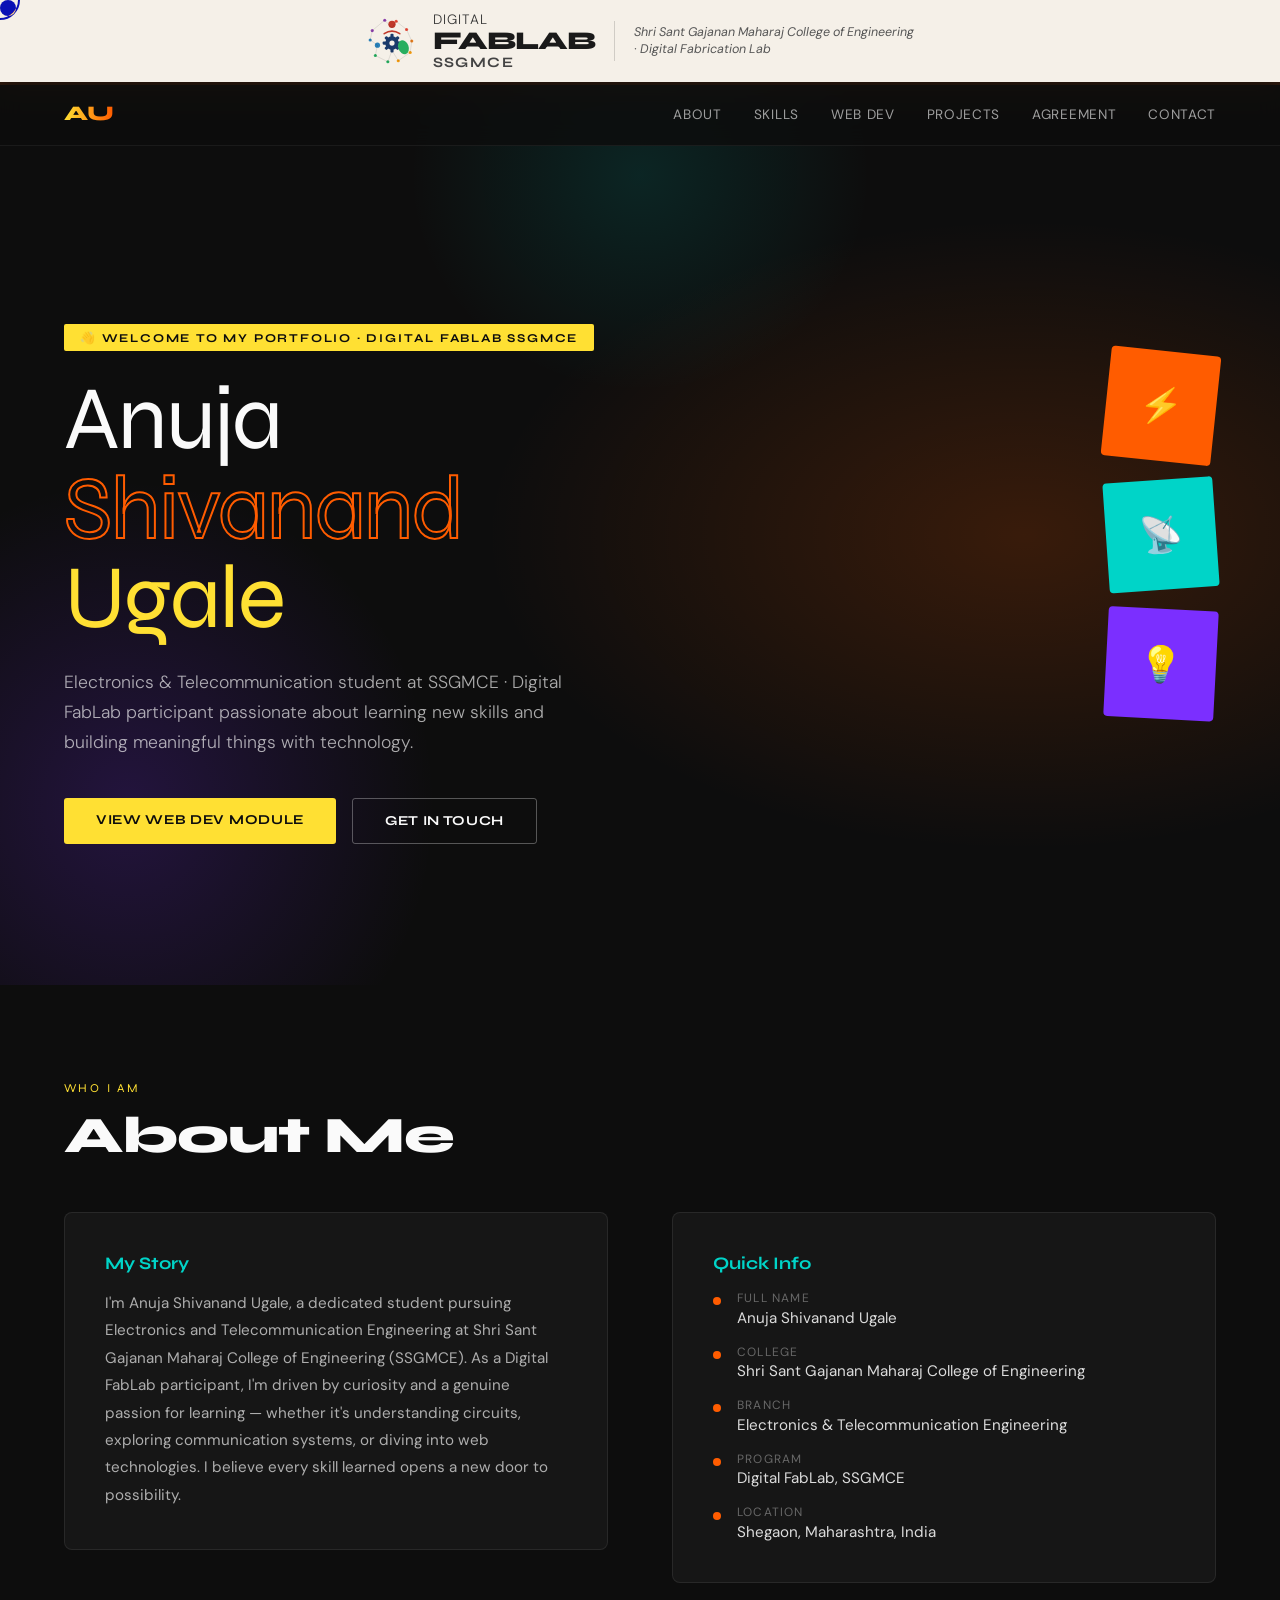
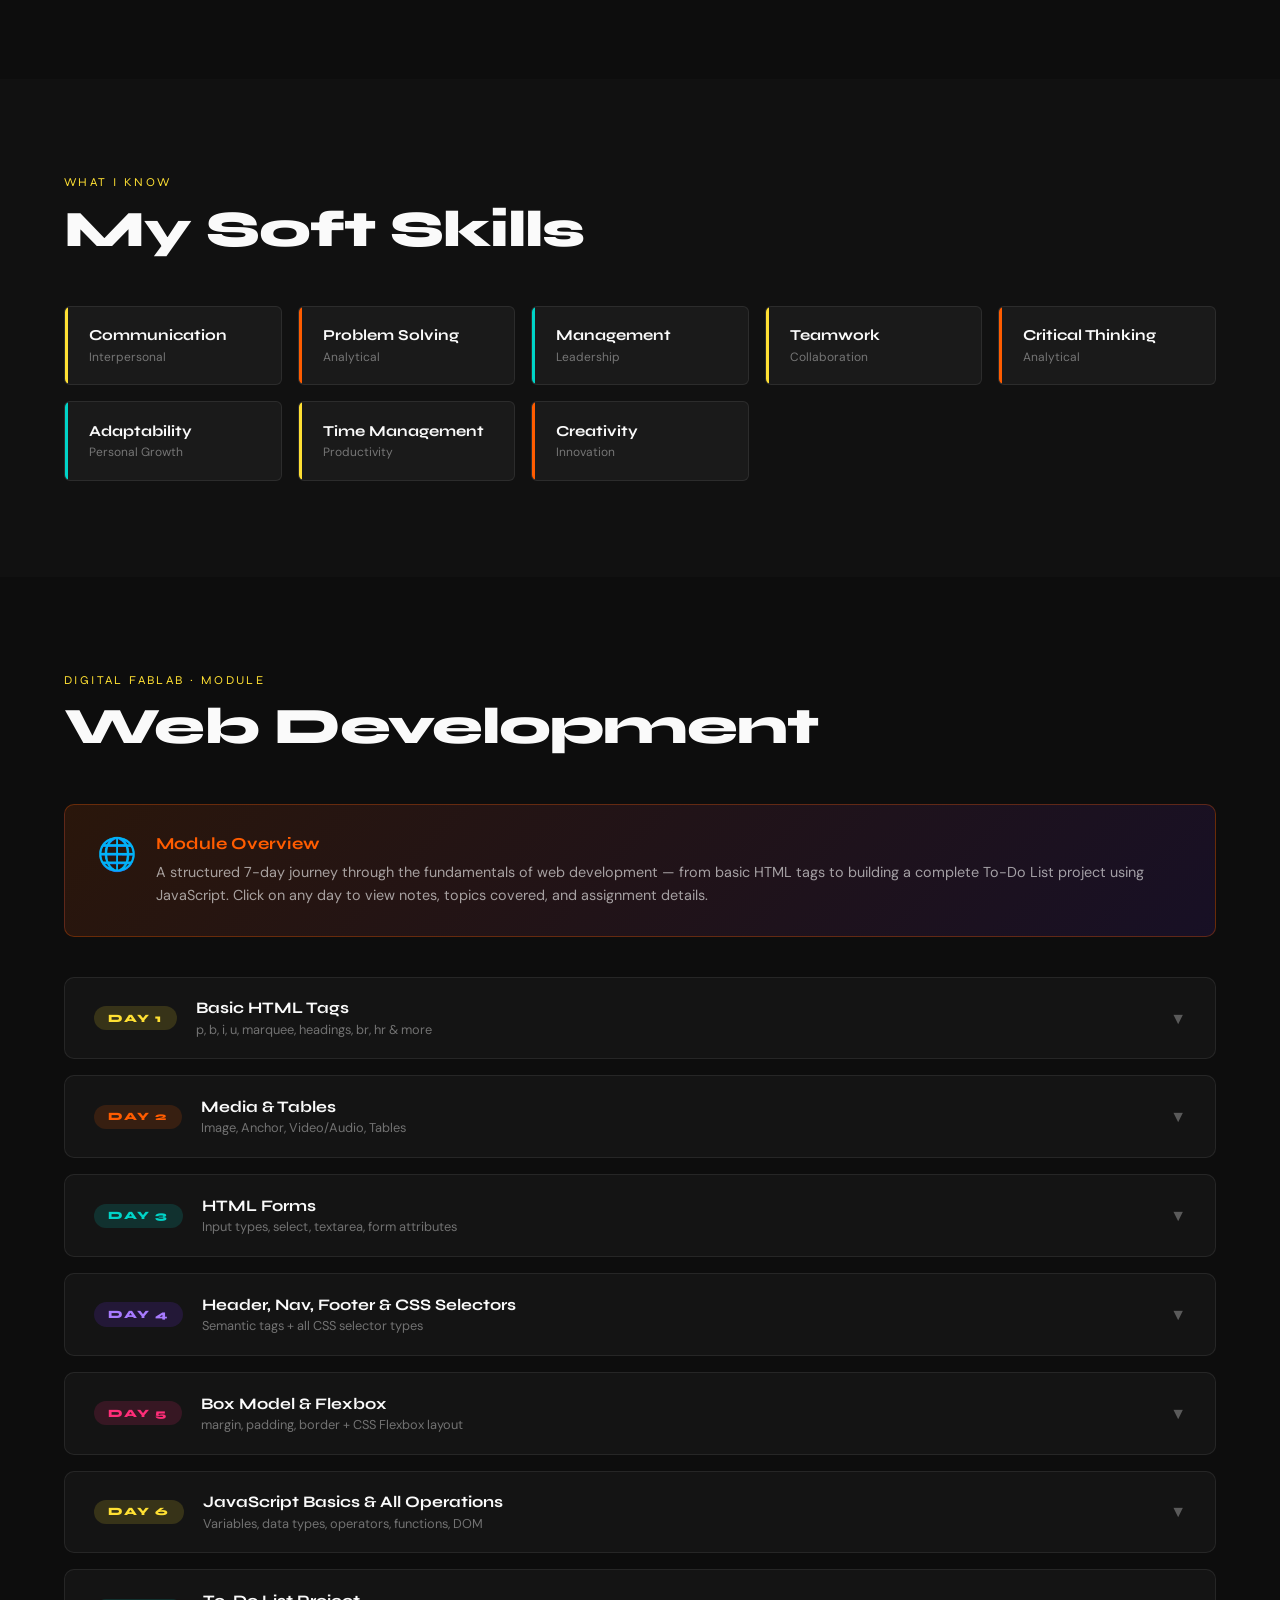
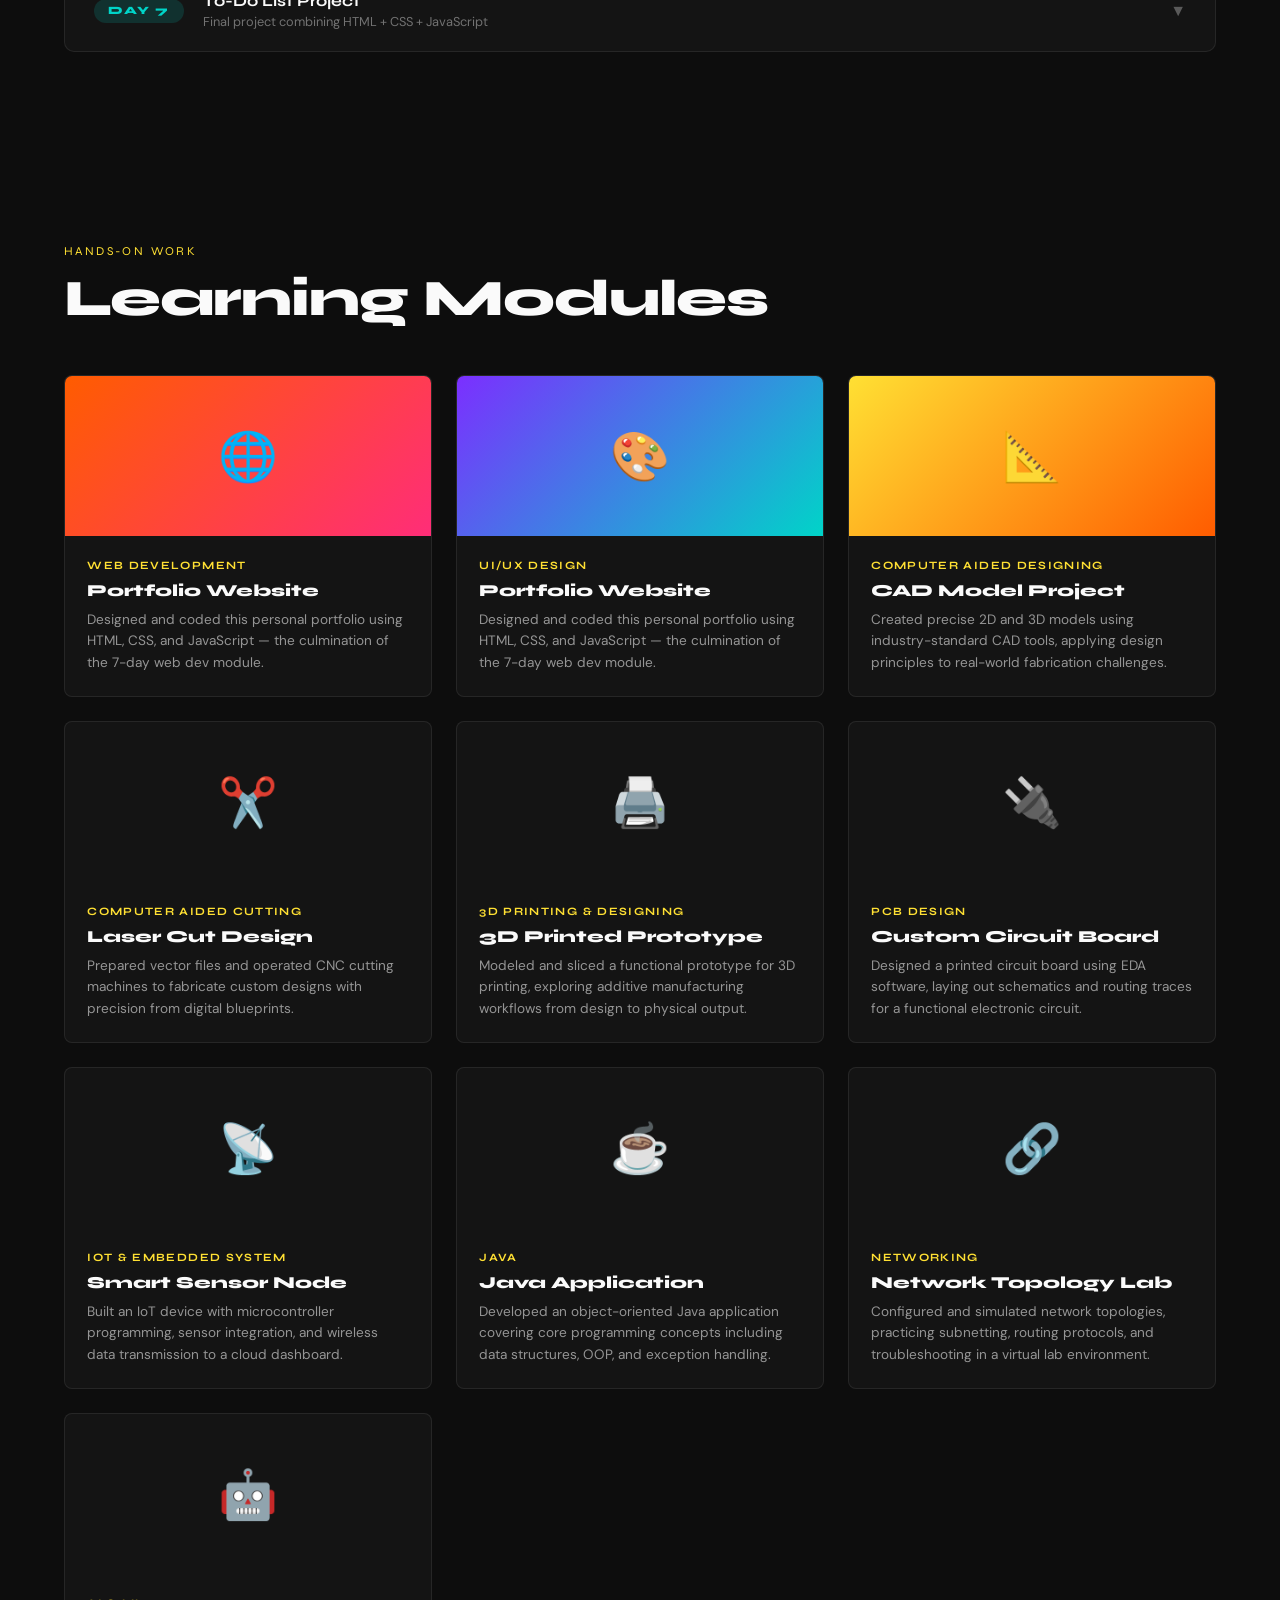
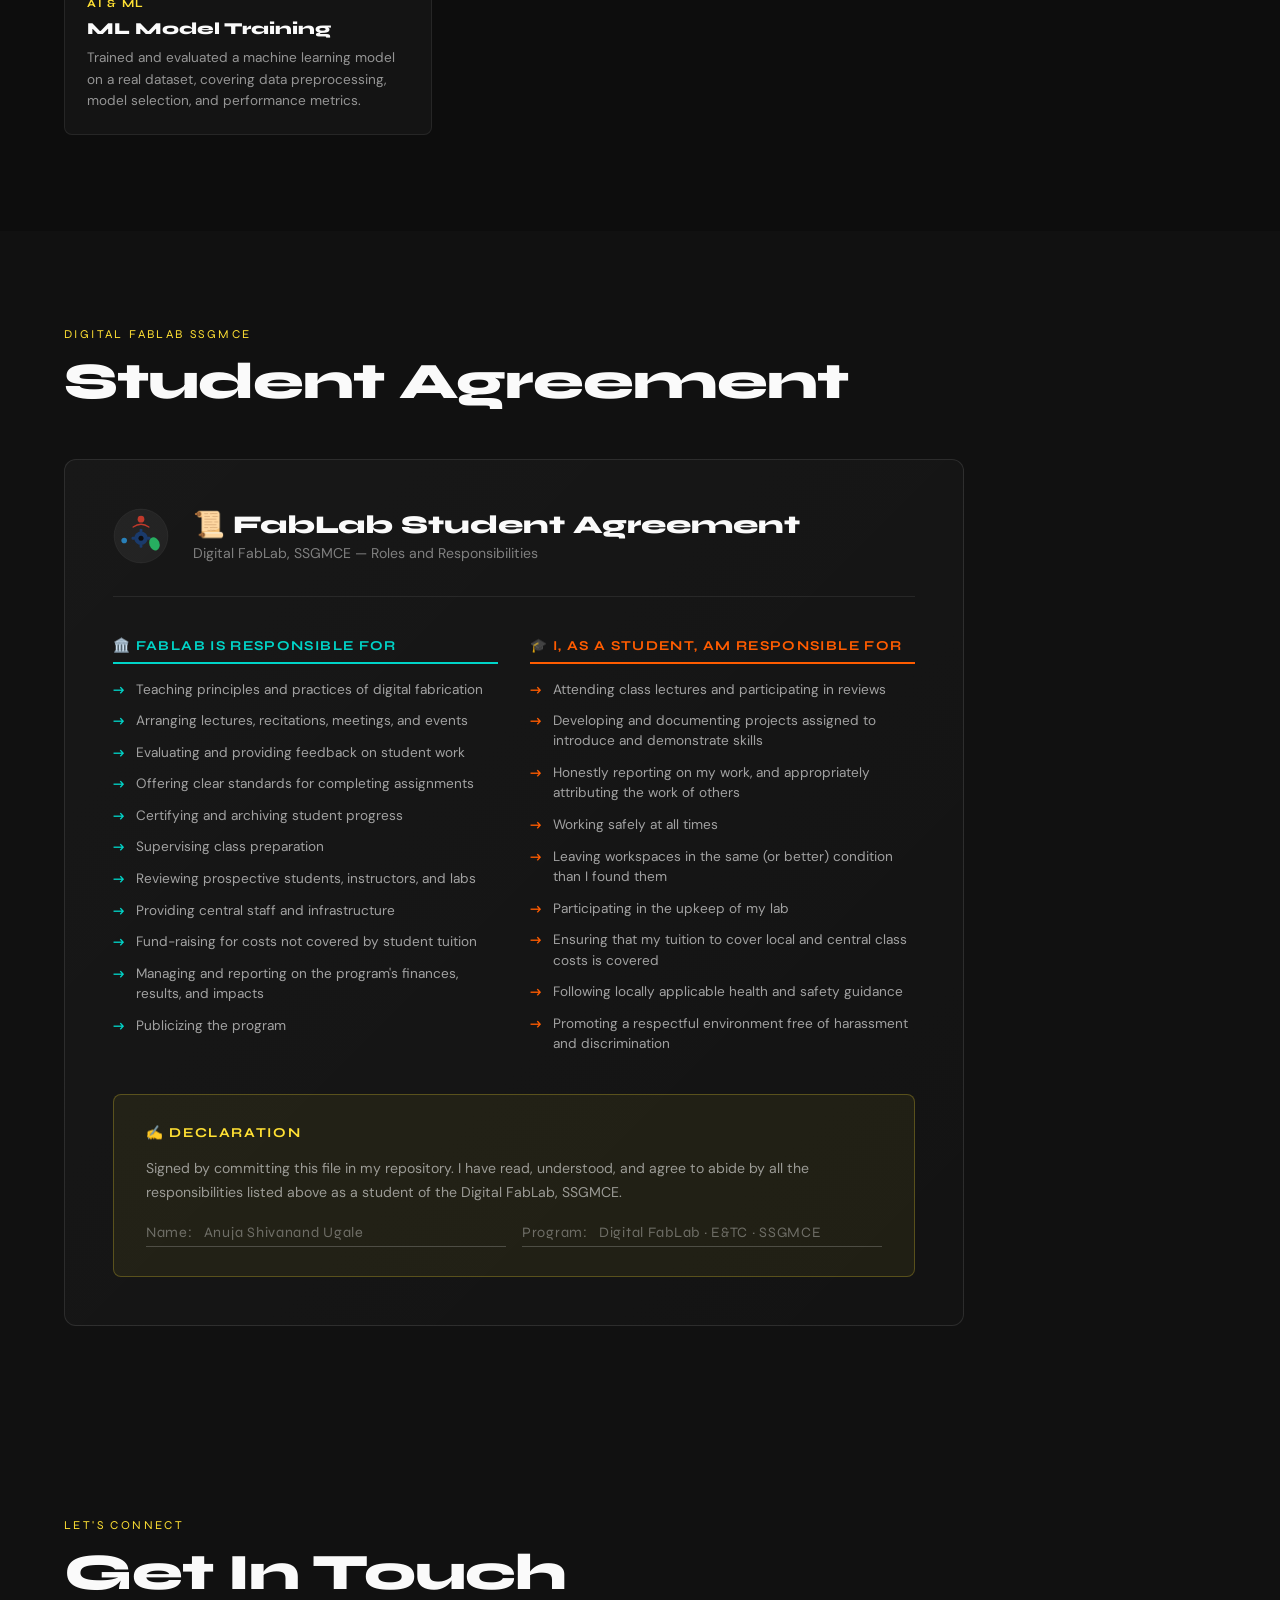
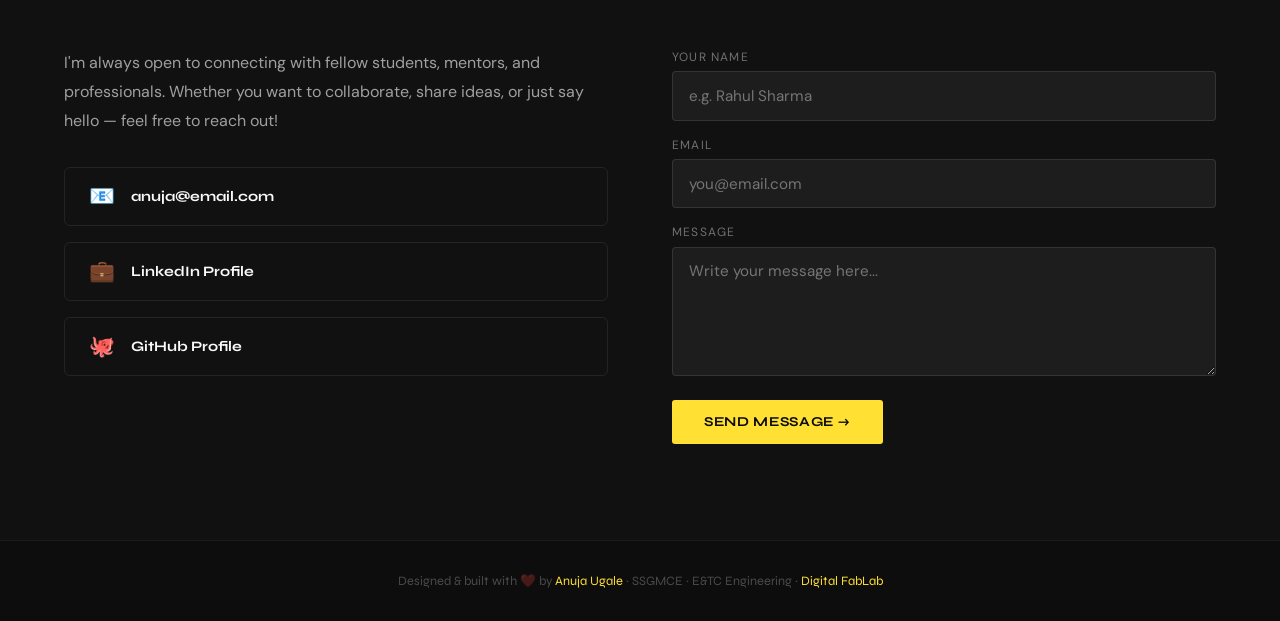
==== commit 79afacf0: "Add files via upload Project module modified" ====
--- a/index.html
+++ b/index.html
@@ -805,6 +805,7 @@
   <div class="section-label">Hands-On Work</div>
   <div class="section-title">Learning Modules</div>
   <div class="projects-grid">
+
     <div class="project-card reveal">
       <div class="project-thumb c1">🌐</div>
       <div class="project-body">
@@ -813,25 +814,90 @@
         <div class="project-desc">Designed and coded this personal portfolio using HTML, CSS, and JavaScript — the culmination of the 7-day web dev module.</div>
       </div>
     </div>
-    <div class="project-card reveal" style="transition-delay:.1s">
-      <div class="project-thumb c2">💡</div>
+
+    <div class="project-card reveal">
+      <div class="project-thumb c2">🎨</div>
       <div class="project-body">
-        <div class="project-tag">Electronics</div>
-        <div class="project-name">Smart LED Controller</div>
-        <div class="project-desc">Microcontroller-based LED control system using Arduino, exploring PWM signals and basic automation logic.</div>
-      </div>
-    </div>
-    <div class="project-card reveal" style="transition-delay:.2s">
-      <div class="project-thumb c3">⚡</div>
+        <div class="project-tag">UI/UX Design</div>
+        <div class="project-name">Portfolio Website</div>
+        <div class="project-desc">Designed and coded this personal portfolio using HTML, CSS, and JavaScript — the culmination of the 7-day web dev module.</div>
+      </div>
+    </div>
+
+    <div class="project-card reveal">
+      <div class="project-thumb c3">📐</div>
       <div class="project-body">
-        <div class="project-tag">Mini Project</div>
-        <div class="project-name">Voltage Monitoring System</div>
-        <div class="project-desc">Built a simple voltage monitoring and alert circuit to practice analog electronics and threshold detection.</div>
-      </div>
-    </div>
+        <div class="project-tag">Computer Aided Designing</div>
+        <div class="project-name">CAD Model Project</div>
+        <div class="project-desc">Created precise 2D and 3D models using industry-standard CAD tools, applying design principles to real-world fabrication challenges.</div>
+      </div>
+    </div>
+
+    <div class="project-card reveal">
+      <div class="project-thumb c4">✂️</div>
+      <div class="project-body">
+        <div class="project-tag">Computer Aided Cutting</div>
+        <div class="project-name">Laser Cut Design</div>
+        <div class="project-desc">Prepared vector files and operated CNC cutting machines to fabricate custom designs with precision from digital blueprints.</div>
+      </div>
+    </div>
+
+    <div class="project-card reveal">
+      <div class="project-thumb c5">🖨️</div>
+      <div class="project-body">
+        <div class="project-tag">3D Printing & Designing</div>
+        <div class="project-name">3D Printed Prototype</div>
+        <div class="project-desc">Modeled and sliced a functional prototype for 3D printing, exploring additive manufacturing workflows from design to physical output.</div>
+      </div>
+    </div>
+
+    <div class="project-card reveal">
+      <div class="project-thumb c6">🔌</div>
+      <div class="project-body">
+        <div class="project-tag">PCB Design</div>
+        <div class="project-name">Custom Circuit Board</div>
+        <div class="project-desc">Designed a printed circuit board using EDA software, laying out schematics and routing traces for a functional electronic circuit.</div>
+      </div>
+    </div>
+
+    <div class="project-card reveal">
+      <div class="project-thumb c7">📡</div>
+      <div class="project-body">
+        <div class="project-tag">IoT & Embedded System</div>
+        <div class="project-name">Smart Sensor Node</div>
+        <div class="project-desc">Built an IoT device with microcontroller programming, sensor integration, and wireless data transmission to a cloud dashboard.</div>
+      </div>
+    </div>
+
+    <div class="project-card reveal">
+      <div class="project-thumb c8">☕</div>
+      <div class="project-body">
+        <div class="project-tag">Java</div>
+        <div class="project-name">Java Application</div>
+        <div class="project-desc">Developed an object-oriented Java application covering core programming concepts including data structures, OOP, and exception handling.</div>
+      </div>
+    </div>
+
+    <div class="project-card reveal">
+      <div class="project-thumb c9">🔗</div>
+      <div class="project-body">
+        <div class="project-tag">Networking</div>
+        <div class="project-name">Network Topology Lab</div>
+        <div class="project-desc">Configured and simulated network topologies, practicing subnetting, routing protocols, and troubleshooting in a virtual lab environment.</div>
+      </div>
+    </div>
+
+    <div class="project-card reveal">
+      <div class="project-thumb c10">🤖</div>
+      <div class="project-body">
+        <div class="project-tag">AI & ML</div>
+        <div class="project-name">ML Model Training</div>
+        <div class="project-desc">Trained and evaluated a machine learning model on a real dataset, covering data preprocessing, model selection, and performance metrics.</div>
+      </div>
+    </div>
+
   </div>
 </section>
-
 <!-- ── STUDENT AGREEMENT ── -->
 <section id="agreement">
   <div class="section-label">Digital FabLab SSGMCE</div>
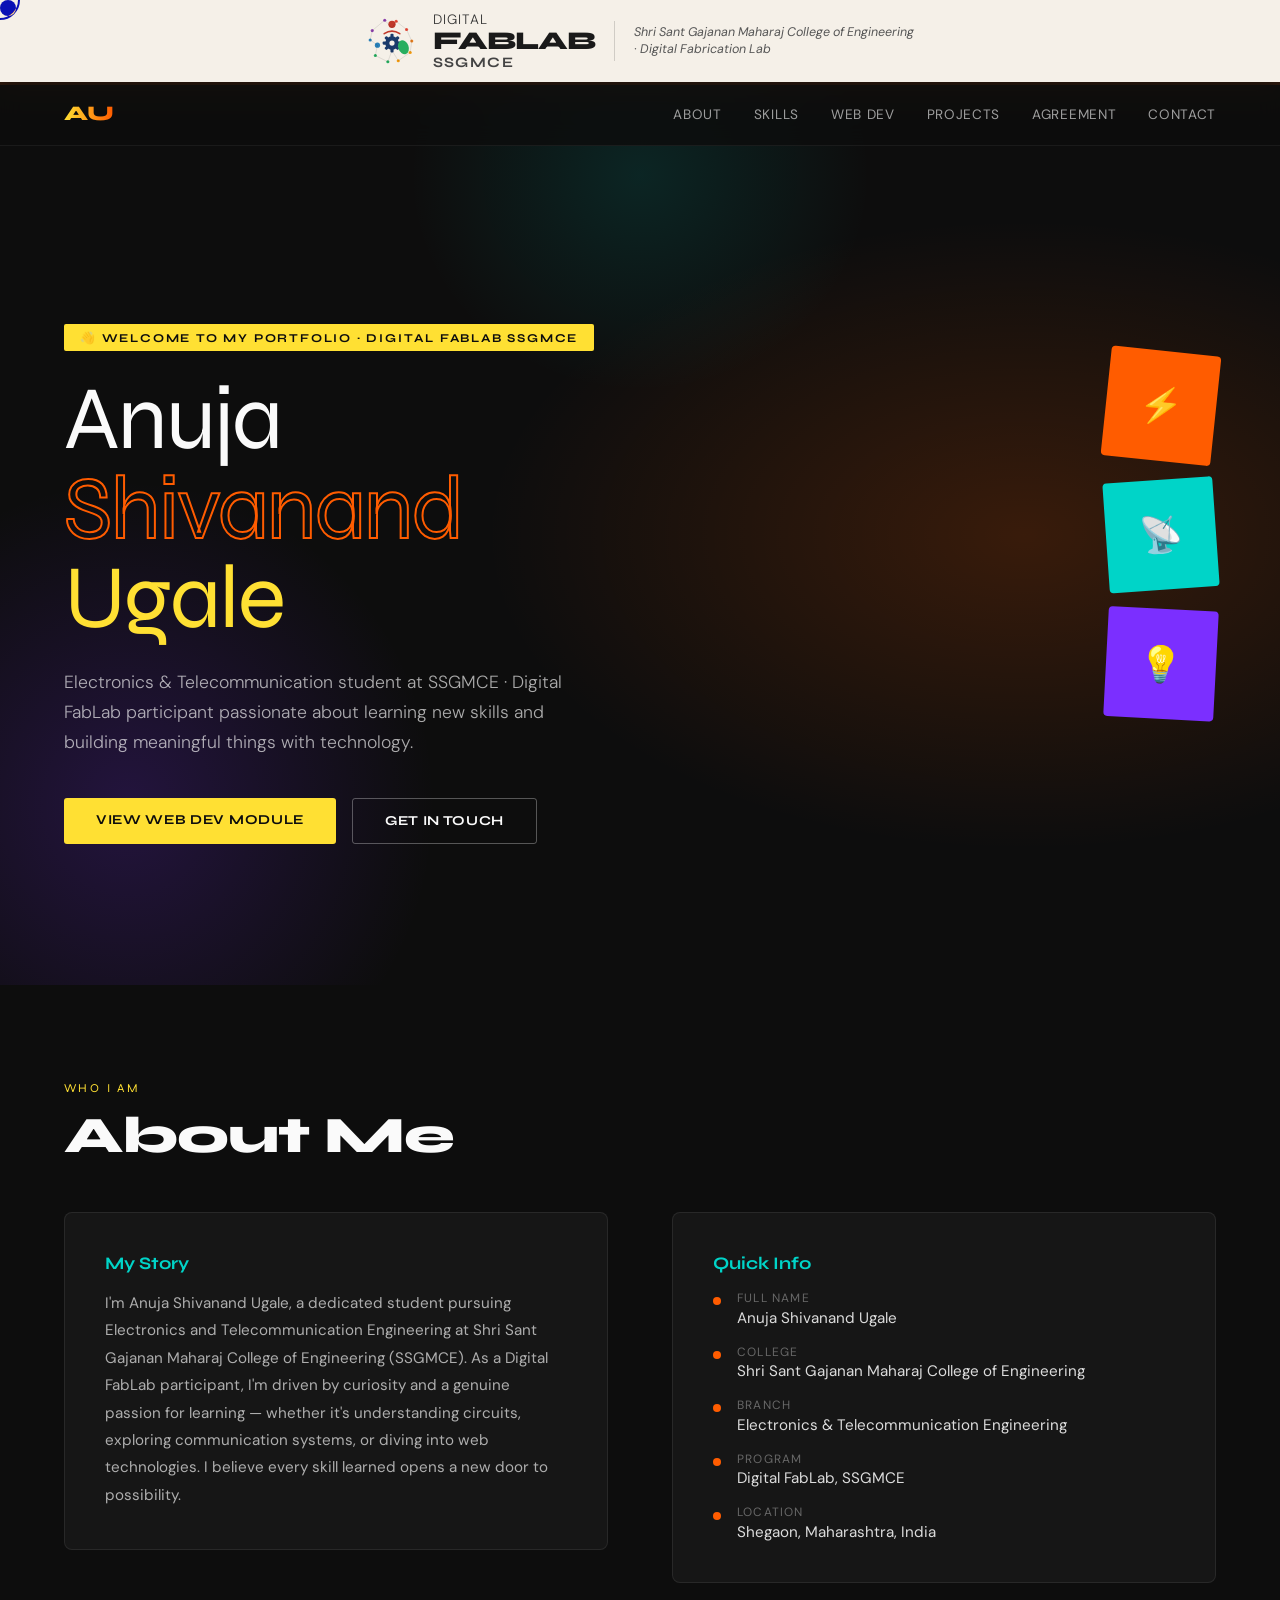
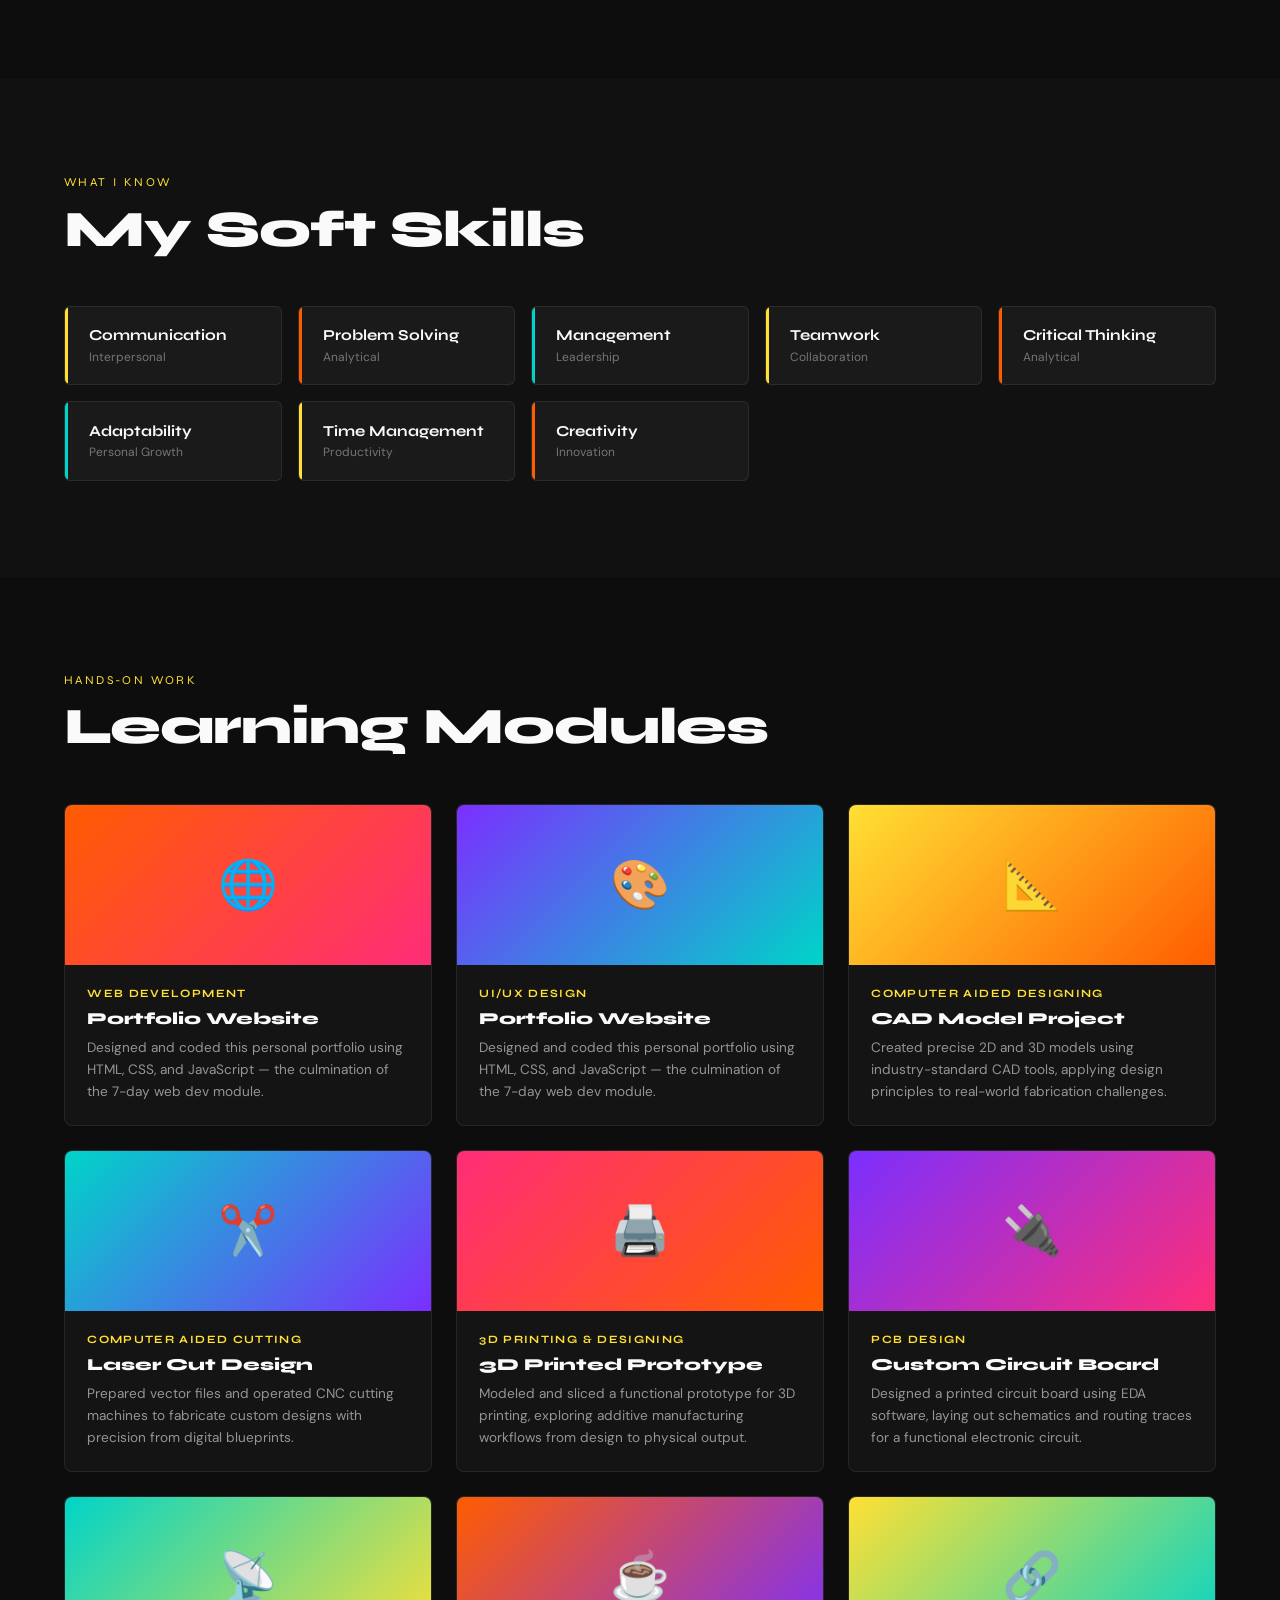
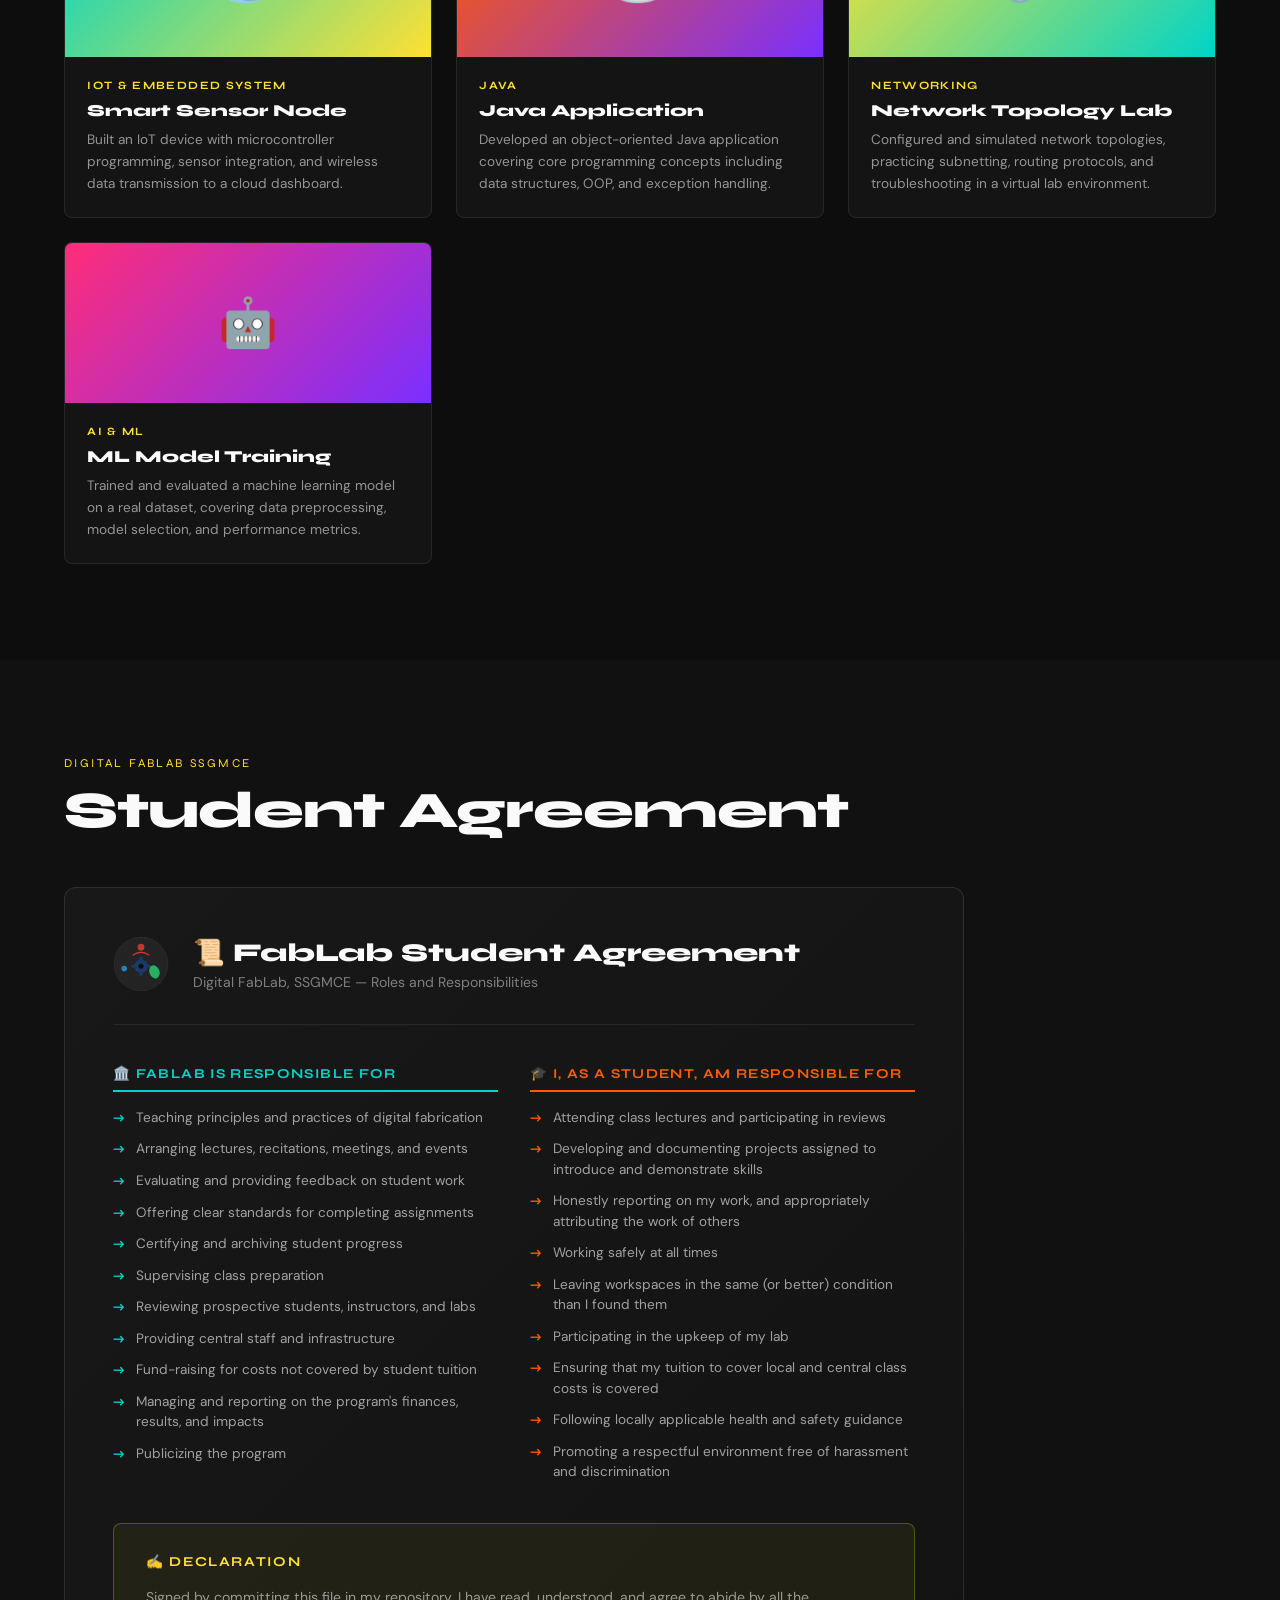
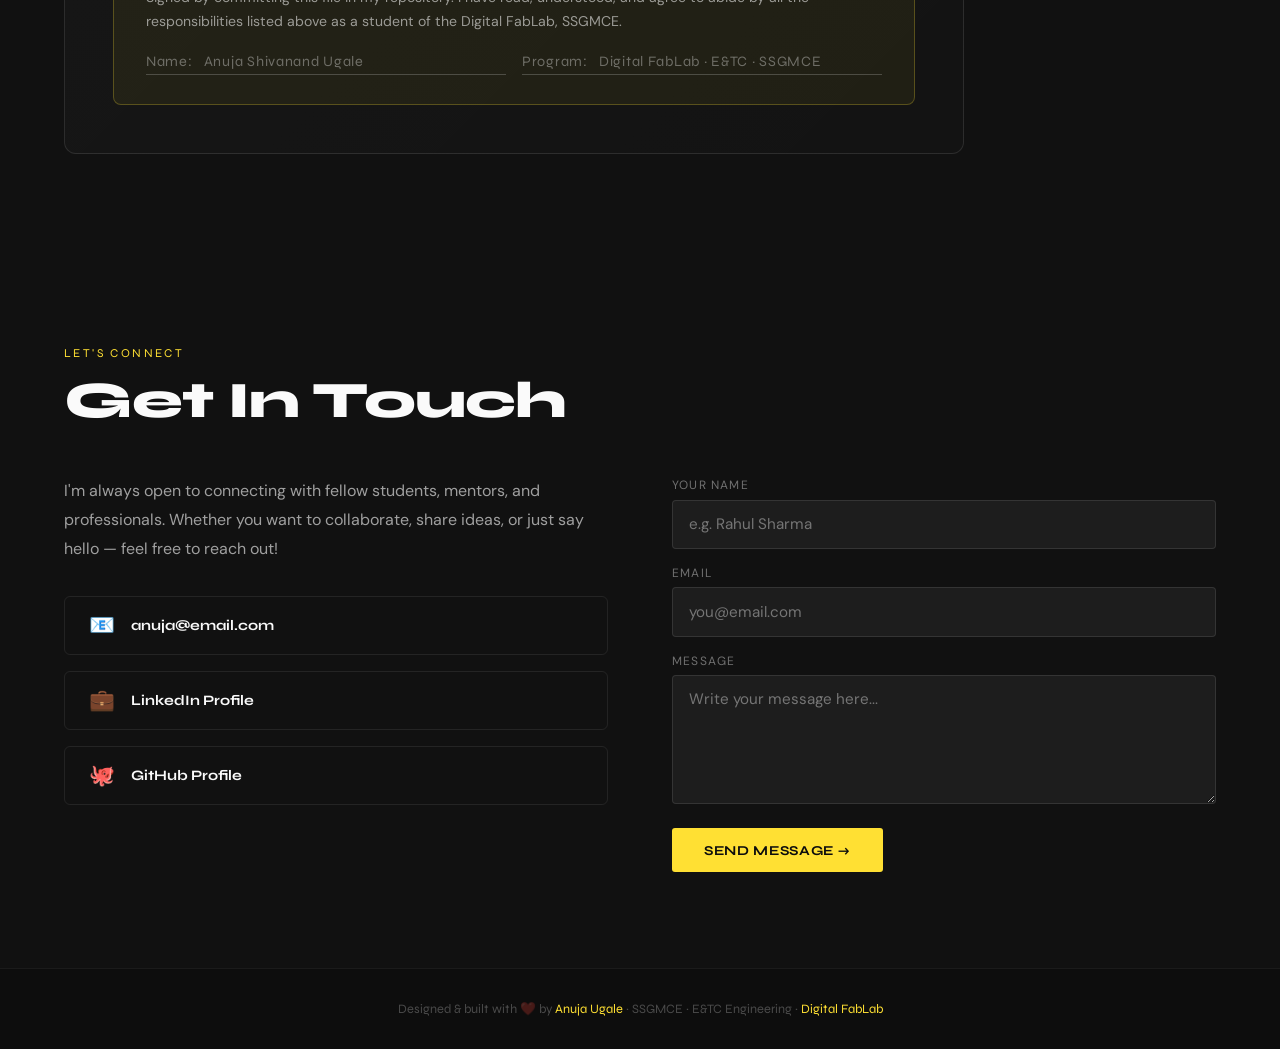
==== commit 21aa6036: "Add files via upload Web Development module separated" ====
--- a/index.html
+++ b/index.html
@@ -5,338 +5,8 @@
 <meta name="viewport" content="width=device-width, initial-scale=1.0"/>
 <title>Anuja Ugale — Portfolio · Digital FabLab SSGMCE</title>
 <link href="https://fonts.googleapis.com/css2?family=Syne:wght@400;700;800&family=DM+Sans:ital,wght@0,300;0,400;1,300&display=swap" rel="stylesheet"/>
-<style>
-  :root {
-    --yellow: #FFE033;
-    --orange: #FF5C00;
-    --pink: #FF2D78;
-    --teal: #00D4C8;
-    --purple: #7B2FFF;
-    --dark: #0D0D0D;
-    --dark2: #111;
-    --white: #FAFAFA;
-    --fab-cream: #F5F0E8;
-  }
-
-  *, *::before, *::after { margin: 0; padding: 0; box-sizing: border-box; }
-  html { scroll-behavior: smooth; }
-  body {
-    background: var(--dark);
-    color: var(--white);
-    font-family: 'DM Sans', sans-serif;
-    overflow-x: hidden;
-    cursor: none;
-  }
-
-  /* ── CURSOR ── */
-  .cursor { width:16px;height:16px;background:var(--yellow);border-radius:50%;position:fixed;top:0;left:0;pointer-events:none;z-index:9999;transition:transform .15s ease,background .2s;mix-blend-mode:difference; }
-  .cursor-ring { width:40px;height:40px;border:2px solid var(--yellow);border-radius:50%;position:fixed;top:0;left:0;pointer-events:none;z-index:9998;transition:all .35s ease;mix-blend-mode:difference; }
-
-  /* ── FABLAB BADGE (top banner) ── */
-  .fablab-banner {
-    background: var(--fab-cream);
-    color: #1a1a1a;
-    display: flex;
-    align-items: center;
-    justify-content: center;
-    gap: 1.2rem;
-    padding: 0.7rem 2rem;
-    border-bottom: 3px solid var(--orange);
-  }
-  .fablab-logo-wrap {
-    display: flex;
-    align-items: center;
-    gap: 0.9rem;
-  }
-  /* SVG inline FabLab logo */
-  .fablab-svg { width: 52px; height: 52px; flex-shrink: 0; }
-  .fablab-text-block { display: flex; flex-direction: column; }
-  .fablab-text-digital { font-family: 'DM Sans', sans-serif; font-weight: 300; font-size: 0.85rem; color: #333; letter-spacing: 0.08em; text-transform: uppercase; }
-  .fablab-text-main { font-family: 'Syne', sans-serif; font-weight: 800; font-size: 1.6rem; line-height: 1; color: #1a1a1a; letter-spacing: -1px; }
-  .fablab-text-college { font-family: 'Syne', sans-serif; font-weight: 700; font-size: 0.9rem; color: #444; letter-spacing: 0.1em; }
-  .fablab-divider { width: 1px; height: 40px; background: rgba(0,0,0,0.15); }
-  .fablab-tagline { font-size: 0.78rem; color: #555; font-style: italic; max-width: 280px; line-height: 1.4; }
-
-  /* ── NAV ── */
-  nav {
-    position: fixed; top: 0; width: 100%;
-    z-index: 100;
-    display: flex; justify-content: space-between; align-items: center;
-    padding: 1.2rem 4rem;
-    background: rgba(13,13,13,0.85);
-    backdrop-filter: blur(12px);
-    border-bottom: 1px solid rgba(255,255,255,0.06);
-  }
-  .nav-logo {
-    font-family: 'Syne', sans-serif; font-weight: 800; font-size: 1.3rem;
-    letter-spacing: -0.5px;
-    background: linear-gradient(90deg, var(--yellow), var(--orange));
-    -webkit-background-clip: text; -webkit-text-fill-color: transparent;
-  }
-  .nav-links { display: flex; gap: 2rem; list-style: none; }
-  .nav-links a { text-decoration: none; color: rgba(255,255,255,0.6); font-size: 0.85rem; letter-spacing: 0.05em; text-transform: uppercase; transition: color .2s; }
-  .nav-links a:hover { color: var(--yellow); }
-
-  /* ── HERO ── */
-  .hero {
-    min-height: 100vh; display: flex; align-items: center;
-    padding: 8rem 4rem 4rem; position: relative; overflow: hidden;
-  }
-  .hero-bg {
-    position: absolute; inset: 0; z-index: 0;
-    background:
-      radial-gradient(ellipse 60% 50% at 80% 50%, rgba(255,92,0,.18) 0%, transparent 70%),
-      radial-gradient(ellipse 40% 60% at 10% 80%, rgba(123,47,255,.2) 0%, transparent 60%),
-      radial-gradient(ellipse 30% 40% at 50% 10%, rgba(0,212,200,.12) 0%, transparent 60%);
-  }
-  .hero-content { position: relative; z-index: 2; max-width: 800px; }
-  .hero-tag {
-    display: inline-block;
-    background: var(--yellow); color: var(--dark);
-    font-family: 'Syne', sans-serif; font-weight: 700;
-    font-size: 0.75rem; letter-spacing: .15em; text-transform: uppercase;
-    padding: .4rem 1rem; border-radius: 2px; margin-bottom: 1.5rem;
-    animation: fadeUp .6s ease both;
-  }
-  .hero h1 {
-    font-family: 'Syne', sans-serif; font-weight: 400;
-    font-size: clamp(3rem,7vw,6rem); line-height: 1.0;
-    letter-spacing: -2px; margin-bottom: 1.5rem;
-    animation: fadeUp .7s .1s ease both;
-  }
-  .hero h1 span.outline { -webkit-text-stroke: 2px var(--orange); color: transparent; }
-  .hero h1 span.highlight { color: var(--yellow); }
-  .hero-sub {
-    font-size: 1.1rem; font-weight: 300;
-    color: rgba(255,255,255,.65); max-width: 520px;
-    line-height: 1.7; margin-bottom: 2.5rem;
-    animation: fadeUp .7s .2s ease both;
-  }
-  .hero-btns { display: flex; gap: 1rem; flex-wrap: wrap; animation: fadeUp .7s .3s ease both; }
-  .btn {
-    font-family: 'Syne', sans-serif; font-weight: 700;
-    font-size: .85rem; letter-spacing: .05em; text-transform: uppercase;
-    padding: .85rem 2rem; border-radius: 3px;
-    text-decoration: none; transition: all .2s; border: none; cursor: pointer;
-  }
-  .btn-primary { background: var(--yellow); color: var(--dark); }
-  .btn-primary:hover { background: var(--orange); color: var(--white); transform: translateY(-2px); }
-  .btn-outline { border: 1.5px solid rgba(255,255,255,.3); color: var(--white); background: transparent; }
-  .btn-outline:hover { border-color: var(--teal); color: var(--teal); transform: translateY(-2px); }
-
-  .hero-deco {
-    position: absolute; right: 4rem; top: 50%; transform: translateY(-50%);
-    z-index: 2; display: flex; flex-direction: column; gap: 1.2rem;
-    animation: fadeLeft .9s .4s ease both;
-  }
-  .deco-box {
-    width: 110px; height: 110px; border-radius: 4px;
-    display: flex; align-items: center; justify-content: center;
-    font-family: 'Syne', sans-serif; font-weight: 800; font-size: 2.2rem;
-  }
-  .deco-box:nth-child(1) { background: var(--orange); color: var(--white); transform: rotate(6deg); }
-  .deco-box:nth-child(2) { background: var(--teal); color: var(--dark); transform: rotate(-4deg); }
-  .deco-box:nth-child(3) { background: var(--purple); color: var(--white); transform: rotate(3deg); }
-
-  /* ── SECTIONS ── */
-  section { padding: 6rem 4rem; }
-  .section-label { font-family: 'Syne', sans-serif; font-size: .75rem; letter-spacing: .2em; text-transform: uppercase; color: var(--yellow); margin-bottom: .8rem; }
-  .section-title { font-family: 'Syne', sans-serif; font-weight: 800; font-size: clamp(2rem,4vw,3.2rem); letter-spacing: -1px; margin-bottom: 3rem; line-height: 1.1; }
-
-  /* ── ABOUT ── */
-  #about { background: var(--dark); }
-  .about-grid { display: grid; grid-template-columns: 1fr 1fr; gap: 4rem; align-items: start; }
-  .about-card { background: rgba(255,255,255,.04); border: 1px solid rgba(255,255,255,.08); border-radius: 8px; padding: 2.5rem; }
-  .about-card h3 { font-family: 'Syne', sans-serif; font-weight: 700; font-size: 1.1rem; margin-bottom: 1rem; color: var(--teal); }
-  .about-card p { font-size: .95rem; line-height: 1.8; color: rgba(255,255,255,.65); }
-  .about-info-list { list-style: none; display: flex; flex-direction: column; gap: 1rem; }
-  .about-info-list li { display: flex; gap: 1rem; align-items: flex-start; }
-  .info-dot { width: 8px; height: 8px; border-radius: 50%; background: var(--orange); margin-top: .45rem; flex-shrink: 0; }
-  .info-label { font-size: .75rem; text-transform: uppercase; letter-spacing: .1em; color: rgba(255,255,255,.35); margin-bottom: .1rem; }
-  .info-value { font-size: .95rem; color: rgba(255,255,255,.85); }
-
-  /* ── SKILLS ── */
-  #skills { background: var(--dark2); }
-  .skills-grid { display: grid; grid-template-columns: repeat(auto-fill, minmax(190px,1fr)); gap: 1rem; }
-  .skill-chip {
-    background: rgba(255,255,255,.04); border: 1px solid rgba(255,255,255,.08);
-    border-radius: 6px; padding: 1.2rem 1.5rem;
-    transition: all .25s; position: relative; overflow: hidden;
-  }
-  .skill-chip::before { content:''; position:absolute; left:0; top:0; bottom:0; width:3px; border-radius:6px 0 0 6px; }
-  .skill-chip:nth-child(3n+1)::before { background: var(--yellow); }
-  .skill-chip:nth-child(3n+2)::before { background: var(--orange); }
-  .skill-chip:nth-child(3n+3)::before { background: var(--teal); }
-  .skill-chip:hover { transform: translateY(-4px); border-color: rgba(255,255,255,.2); background: rgba(255,255,255,.07); }
-  .skill-name { font-family: 'Syne', sans-serif; font-weight: 700; font-size: .95rem; margin-bottom: .3rem; text-transform: capitalize; }
-  .skill-cat { font-size: .75rem; color: rgba(255,255,255,.4); }
-
-  /* ── WEB DEV MODULE ── */
-  #webdev { background: var(--dark); }
-  .webdev-intro {
-    background: linear-gradient(135deg, rgba(255,92,0,.12), rgba(123,47,255,.1));
-    border: 1px solid rgba(255,92,0,.3);
-    border-radius: 10px; padding: 1.8rem 2rem; margin-bottom: 2.5rem;
-    display: flex; align-items: flex-start; gap: 1.2rem;
-  }
-  .webdev-intro-icon { font-size: 2rem; flex-shrink: 0; }
-  .webdev-intro-text h3 { font-family: 'Syne', sans-serif; font-weight: 700; font-size: 1.05rem; margin-bottom: .4rem; color: var(--orange); }
-  .webdev-intro-text p { font-size: .9rem; color: rgba(255,255,255,.6); line-height: 1.6; }
-
-  .day-cards { display: flex; flex-direction: column; gap: 1rem; }
-  .day-card {
-    background: rgba(255,255,255,.03);
-    border: 1px solid rgba(255,255,255,.08);
-    border-radius: 10px; overflow: hidden;
-    transition: border-color .25s;
-  }
-  .day-card:hover { border-color: rgba(255,255,255,.18); }
-  .day-header {
-    display: flex; align-items: center; gap: 1.2rem;
-    padding: 1.3rem 1.8rem; cursor: pointer;
-    transition: background .2s;
-    user-select: none;
-  }
-  .day-header:hover { background: rgba(255,255,255,.03); }
-  .day-num {
-    font-family: 'Syne', sans-serif; font-weight: 800;
-    font-size: .7rem; letter-spacing: .15em; text-transform: uppercase;
-    padding: .35rem .9rem; border-radius: 30px; flex-shrink: 0;
-  }
-  .day-card:nth-child(1) .day-num { background: rgba(255,224,51,.15); color: var(--yellow); }
-  .day-card:nth-child(2) .day-num { background: rgba(255,92,0,.15); color: var(--orange); }
-  .day-card:nth-child(3) .day-num { background: rgba(0,212,200,.15); color: var(--teal); }
-  .day-card:nth-child(4) .day-num { background: rgba(123,47,255,.15); color: #A87BFF; }
-  .day-card:nth-child(5) .day-num { background: rgba(255,45,120,.15); color: var(--pink); }
-  .day-card:nth-child(6) .day-num { background: rgba(255,224,51,.15); color: var(--yellow); }
-  .day-card:nth-child(7) .day-num { background: rgba(0,212,200,.15); color: var(--teal); }
-  .day-title-wrap { flex: 1; }
-  .day-title { font-family: 'Syne', sans-serif; font-weight: 700; font-size: 1rem; margin-bottom: .2rem; }
-  .day-subtitle { font-size: .8rem; color: rgba(255,255,255,.4); }
-  .day-arrow { font-size: 1rem; color: rgba(255,255,255,.3); transition: transform .3s, color .2s; flex-shrink: 0; }
-  .day-card.open .day-arrow { transform: rotate(180deg); color: var(--yellow); }
-
-  .day-body {
-    display: none; padding: 0 1.8rem 1.8rem;
-    border-top: 1px solid rgba(255,255,255,.06);
-  }
-  .day-card.open .day-body { display: block; }
-
-  .day-desc { font-size: .9rem; color: rgba(255,255,255,.55); line-height: 1.7; margin: 1.2rem 0 1.4rem; }
-
-  .topic-list { list-style: none; display: flex; flex-direction: column; gap: .6rem; margin-bottom: 1.5rem; }
-  .topic-list li { display: flex; align-items: flex-start; gap: .7rem; font-size: .88rem; color: rgba(255,255,255,.7); line-height: 1.5; }
-  .topic-dot { width: 6px; height: 6px; border-radius: 50%; background: var(--yellow); margin-top: .45rem; flex-shrink: 0; }
-
-  .code-block {
-    background: #0a0a0a; border: 1px solid rgba(255,255,255,.08);
-    border-radius: 6px; padding: 1.2rem 1.5rem;
-    font-family: 'Courier New', monospace; font-size: .8rem;
-    color: rgba(255,255,255,.7); line-height: 1.7; overflow-x: auto;
-    white-space: pre;
-  }
-  .code-label { font-size: .7rem; text-transform: uppercase; letter-spacing: .12em; color: rgba(255,255,255,.25); margin-bottom: .5rem; font-family: 'Syne', sans-serif; }
-
-  .assignment-box {
-    background: rgba(255,224,51,.06); border: 1px solid rgba(255,224,51,.2);
-    border-radius: 6px; padding: 1rem 1.3rem; margin-top: 1.2rem;
-    display: flex; gap: .8rem; align-items: flex-start;
-  }
-  .assignment-box span.icon { font-size: 1.1rem; flex-shrink: 0; margin-top: .1rem; }
-  .assignment-box p { font-size: .85rem; color: rgba(255,255,255,.65); line-height: 1.5; }
-  .assignment-box strong { color: var(--yellow); }
-
-  /* ── STUDENT AGREEMENT ── */
-  #agreement { background: var(--dark2); }
-  .agreement-wrap {
-    background: linear-gradient(135deg, rgba(255,255,255,.03), rgba(255,255,255,.01));
-    border: 1px solid rgba(255,255,255,.1);
-    border-radius: 12px; padding: 3rem;
-    max-width: 900px;
-  }
-  .agreement-header {
-    display: flex; align-items: center; gap: 1.5rem; margin-bottom: 2.5rem;
-    padding-bottom: 2rem; border-bottom: 1px solid rgba(255,255,255,.08);
-  }
-  .agreement-icon { font-size: 2.5rem; }
-  .agreement-header h2 { font-family: 'Syne', sans-serif; font-weight: 800; font-size: 1.6rem; margin-bottom: .3rem; }
-  .agreement-header p { font-size: .88rem; color: rgba(255,255,255,.45); }
-
-  .agreement-grid { display: grid; grid-template-columns: 1fr 1fr; gap: 2rem; margin-bottom: 2.5rem; }
-  .agree-col h4 {
-    font-family: 'Syne', sans-serif; font-weight: 700; font-size: .85rem;
-    text-transform: uppercase; letter-spacing: .1em;
-    margin-bottom: 1rem; padding-bottom: .5rem;
-    border-bottom: 2px solid;
-  }
-  .agree-col:nth-child(1) h4 { color: var(--teal); border-color: var(--teal); }
-  .agree-col:nth-child(2) h4 { color: var(--orange); border-color: var(--orange); }
-  .agree-col ul { list-style: none; display: flex; flex-direction: column; gap: .7rem; }
-  .agree-col ul li { display: flex; gap: .7rem; font-size: .85rem; color: rgba(255,255,255,.6); line-height: 1.5; }
-  .agree-col ul li::before { content: '→'; font-family: 'Syne', sans-serif; font-weight: 700; color: rgba(255,255,255,.2); flex-shrink: 0; }
-  .agree-col:nth-child(1) ul li::before { color: var(--teal); }
-  .agree-col:nth-child(2) ul li::before { color: var(--orange); }
-
-  .declaration-box {
-    background: rgba(255,224,51,.06); border: 1px solid rgba(255,224,51,.25);
-    border-radius: 8px; padding: 1.8rem 2rem;
-  }
-  .declaration-box h4 { font-family: 'Syne', sans-serif; font-weight: 700; font-size: .85rem; text-transform: uppercase; letter-spacing: .12em; color: var(--yellow); margin-bottom: 1rem; }
-  .declaration-box p { font-size: .88rem; color: rgba(255,255,255,.55); line-height: 1.7; margin-bottom: 1.2rem; }
-  .sig-line { display: flex; align-items: center; gap: 1rem; }
-  .sig-field { flex: 1; border-bottom: 1px solid rgba(255,255,255,.2); padding-bottom: .3rem; font-family: 'Syne', sans-serif; font-size: .9rem; color: rgba(255,255,255,.35); letter-spacing: .05em; }
-
-  /* ── LEARNING MODULES (projects) ── */
-  #projects { background: var(--dark); }
-  .projects-grid { display: grid; grid-template-columns: repeat(auto-fill, minmax(280px,1fr)); gap: 1.5rem; }
-  .project-card { border-radius: 8px; overflow: hidden; border: 1px solid rgba(255,255,255,.08); background: rgba(255,255,255,.03); transition: all .3s; }
-  .project-card:hover { transform: translateY(-6px); border-color: rgba(255,255,255,.18); }
-  .project-thumb { height: 160px; display: flex; align-items: center; justify-content: center; font-size: 3rem; }
-  .project-thumb.c1 { background: linear-gradient(135deg, var(--orange), var(--pink)); }
-  .project-thumb.c2 { background: linear-gradient(135deg, var(--purple), var(--teal)); }
-  .project-thumb.c3 { background: linear-gradient(135deg, var(--yellow), var(--orange)); }
-  .project-body { padding: 1.4rem; }
-  .project-tag { font-size: .7rem; text-transform: uppercase; letter-spacing: .12em; color: var(--yellow); margin-bottom: .5rem; font-family: 'Syne', sans-serif; font-weight: 700; }
-  .project-name { font-family: 'Syne', sans-serif; font-weight: 800; font-size: 1.05rem; margin-bottom: .5rem; }
-  .project-desc { font-size: .85rem; color: rgba(255,255,255,.55); line-height: 1.6; }
-
-  /* ── CONTACT ── */
-  #contact { background: var(--dark2); }
-  .contact-inner { display: grid; grid-template-columns: 1fr 1fr; gap: 4rem; align-items: start; }
-  .contact-text p { font-size: 1rem; color: rgba(255,255,255,.6); line-height: 1.8; margin-bottom: 2rem; }
-  .contact-links { display: flex; flex-direction: column; gap: 1rem; }
-  .contact-link { display: flex; align-items: center; gap: 1rem; text-decoration: none; padding: 1rem 1.5rem; border: 1px solid rgba(255,255,255,.08); border-radius: 6px; transition: all .25s; color: var(--white); font-family: 'Syne', sans-serif; font-weight: 700; font-size: .9rem; }
-  .contact-link:hover { border-color: var(--yellow); color: var(--yellow); transform: translateX(6px); }
-  .contact-icon { font-size: 1.3rem; }
-  .contact-form { display: flex; flex-direction: column; gap: 1rem; }
-  .form-group { display: flex; flex-direction: column; gap: .4rem; }
-  .form-group label { font-size: .75rem; text-transform: uppercase; letter-spacing: .1em; color: rgba(255,255,255,.4); }
-  .form-group input, .form-group textarea { background: rgba(255,255,255,.05); border: 1px solid rgba(255,255,255,.1); border-radius: 4px; padding: .85rem 1rem; color: var(--white); font-family: 'DM Sans', sans-serif; font-size: .95rem; transition: border-color .2s; resize: vertical; }
-  .form-group input:focus, .form-group textarea:focus { outline: none; border-color: var(--yellow); }
-
-  /* ── FOOTER ── */
-  footer { text-align: center; padding: 2rem 4rem; border-top: 1px solid rgba(255,255,255,.06); font-size: .8rem; color: rgba(255,255,255,.25); font-family: 'Syne', sans-serif; }
-  footer span { color: var(--yellow); }
-
-  /* ── ANIMATIONS ── */
-  @keyframes fadeUp { from{opacity:0;transform:translateY(30px)} to{opacity:1;transform:translateY(0)} }
-  @keyframes fadeLeft { from{opacity:0;transform:translate(40px,-50%)} to{opacity:1;transform:translate(0,-50%)} }
-  .reveal { opacity:0; transform:translateY(30px); transition:opacity .7s ease, transform .7s ease; }
-  .reveal.visible { opacity:1; transform:translateY(0); }
-
-  /* ── RESPONSIVE ── */
-  @media (max-width: 900px) {
-    nav { padding: 1.2rem 1.5rem; }
-    .nav-links { gap: 1rem; }
-    .hero { padding: 7rem 1.5rem 4rem; }
-    .hero-deco { display: none; }
-    section { padding: 4rem 1.5rem; }
-    .about-grid, .contact-inner, .agreement-grid { grid-template-columns: 1fr; gap: 2rem; }
-    .fablab-banner { flex-wrap: wrap; text-align: center; justify-content: center; }
-    nav { top: 0; }
-    .agreement-wrap { padding: 1.8rem; }
-  }
-</style>
+    <link rel="stylesheet" href="style.css">
+
 </head>
 <body>
 
@@ -399,9 +69,9 @@
 <nav>
   <div class="nav-logo">AU</div>
   <ul class="nav-links">
-    <li><a href="#about">About</a></li>
+    <li><a href="about.html">About</a></li>
     <li><a href="#skills">Skills</a></li>
-    <li><a href="#webdev">Web Dev</a></li>
+    <li><a href="web.html">Web Dev</a></li>
     <li><a href="#projects">Projects</a></li>
     <li><a href="#agreement">Agreement</a></li>
     <li><a href="#contact">Contact</a></li>
@@ -470,335 +140,6 @@
 </section>
 
 <!-- ── WEB DEVELOPMENT MODULE ── -->
-<section id="webdev">
-  <div class="section-label">Digital FabLab · Module</div>
-  <div class="section-title">Web Development</div>
-
-  <div class="webdev-intro reveal">
-    <div class="webdev-intro-icon">🌐</div>
-    <div class="webdev-intro-text">
-      <h3>Module Overview</h3>
-      <p>A structured 7-day journey through the fundamentals of web development — from basic HTML tags to building a complete To-Do List project using JavaScript. Click on any day to view notes, topics covered, and assignment details.</p>
-    </div>
-  </div>
-
-  <div class="day-cards">
-
-    <!-- DAY 1 -->
-    <div class="day-card reveal" onclick="toggleDay(this)">
-      <div class="day-header">
-        <span class="day-num">Day 1</span>
-        <div class="day-title-wrap">
-          <div class="day-title">Basic HTML Tags</div>
-          <div class="day-subtitle">p, b, i, u, marquee, headings, br, hr & more</div>
-        </div>
-        <span class="day-arrow">▼</span>
-      </div>
-      <div class="day-body">
-        <p class="day-desc">Day 1 introduced us to the building blocks of every webpage — HTML tags. We learned how to structure text content, apply basic formatting, and understand how a browser renders HTML elements.</p>
-        <ul class="topic-list">
-          <li><span class="topic-dot"></span>HTML document structure: <code>&lt;!DOCTYPE html&gt;</code>, <code>&lt;html&gt;</code>, <code>&lt;head&gt;</code>, <code>&lt;body&gt;</code></li>
-          <li><span class="topic-dot"></span>Heading tags: <code>&lt;h1&gt;</code> to <code>&lt;h6&gt;</code> — hierarchy and usage</li>
-          <li><span class="topic-dot"></span>Paragraph tag <code>&lt;p&gt;</code>, line break <code>&lt;br&gt;</code>, horizontal rule <code>&lt;hr&gt;</code></li>
-          <li><span class="topic-dot"></span>Text formatting: <code>&lt;b&gt;</code> (bold), <code>&lt;i&gt;</code> (italic), <code>&lt;u&gt;</code> (underline), <code>&lt;strong&gt;</code>, <code>&lt;em&gt;</code></li>
-          <li><span class="topic-dot"></span>Marquee tag <code>&lt;marquee&gt;</code> — scrolling text, direction, behavior attributes</li>
-          <li><span class="topic-dot"></span>Comments in HTML: <code>&lt;!-- comment --&gt;</code></li>
-          <li><span class="topic-dot"></span>Special characters / HTML entities: <code>&amp;amp;</code>, <code>&amp;lt;</code>, <code>&amp;gt;</code>, <code>&amp;nbsp;</code></li>
-        </ul>
-        <div class="code-label">Sample Code</div>
-        <div class="code-block">&lt;!DOCTYPE html&gt;
-&lt;html&gt;
-  &lt;head&gt;&lt;title&gt;Day 1&lt;/title&gt;&lt;/head&gt;
-  &lt;body&gt;
-    &lt;h1&gt;Hello, World!&lt;/h1&gt;
-    &lt;p&gt;This is a &lt;b&gt;bold&lt;/b&gt; and &lt;i&gt;italic&lt;/i&gt; paragraph.&lt;/p&gt;
-    &lt;marquee&gt;Welcome to my page!&lt;/marquee&gt;
-    &lt;hr&gt;
-    &lt;p&gt;Line one.&lt;br&gt;Line two.&lt;/p&gt;
-  &lt;/body&gt;
-&lt;/html&gt;</div>
-        <div class="assignment-box">
-          <span class="icon">📝</span>
-          <p><strong>Assignment:</strong> Create an HTML page about yourself using all basic tags — headings, paragraphs, bold/italic text, a marquee with your name, and a horizontal rule dividing sections.</p>
-        </div>
-      </div>
-    </div>
-
-    <!-- DAY 2 -->
-    <div class="day-card reveal" onclick="toggleDay(this)">
-      <div class="day-header">
-        <span class="day-num">Day 2</span>
-        <div class="day-title-wrap">
-          <div class="day-title">Media & Tables</div>
-          <div class="day-subtitle">Image, Anchor, Video/Audio, Tables</div>
-        </div>
-        <span class="day-arrow">▼</span>
-      </div>
-      <div class="day-body">
-        <p class="day-desc">Day 2 focused on embedding media and linking pages together. We also learned how to display structured data using HTML tables — one of the most versatile layout tools in basic HTML.</p>
-        <ul class="topic-list">
-          <li><span class="topic-dot"></span>Image tag <code>&lt;img&gt;</code> — src, alt, width, height attributes</li>
-          <li><span class="topic-dot"></span>Anchor tag <code>&lt;a&gt;</code> — href, target (_blank, _self), linking to sections with #id</li>
-          <li><span class="topic-dot"></span>Video tag <code>&lt;video&gt;</code> — src, controls, autoplay, loop, muted, width</li>
-          <li><span class="topic-dot"></span>Audio tag <code>&lt;audio&gt;</code> — src, controls, autoplay, loop</li>
-          <li><span class="topic-dot"></span>Table structure: <code>&lt;table&gt;</code>, <code>&lt;tr&gt;</code>, <code>&lt;th&gt;</code>, <code>&lt;td&gt;</code>, <code>&lt;caption&gt;</code></li>
-          <li><span class="topic-dot"></span>Table attributes: border, cellpadding, cellspacing, colspan, rowspan</li>
-          <li><span class="topic-dot"></span>Grouping: <code>&lt;thead&gt;</code>, <code>&lt;tbody&gt;</code>, <code>&lt;tfoot&gt;</code></li>
-        </ul>
-        <div class="code-label">Sample Code — Table</div>
-        <div class="code-block">&lt;table border="1" cellpadding="8"&gt;
-  &lt;caption&gt;Student Marks&lt;/caption&gt;
-  &lt;thead&gt;
-    &lt;tr&gt;&lt;th&gt;Subject&lt;/th&gt;&lt;th&gt;Marks&lt;/th&gt;&lt;/tr&gt;
-  &lt;/thead&gt;
-  &lt;tbody&gt;
-    &lt;tr&gt;&lt;td&gt;Mathematics&lt;/td&gt;&lt;td&gt;88&lt;/td&gt;&lt;/tr&gt;
-    &lt;tr&gt;&lt;td&gt;Electronics&lt;/td&gt;&lt;td&gt;92&lt;/td&gt;&lt;/tr&gt;
-  &lt;/tbody&gt;
-&lt;/table&gt;</div>
-        <div class="assignment-box">
-          <span class="icon">📝</span>
-          <p><strong>Assignment:</strong> Build a page with your photo (img tag), a link to your favourite website, an embedded video, and a table showing your semester subjects and marks.</p>
-        </div>
-      </div>
-    </div>
-
-    <!-- DAY 3 -->
-    <div class="day-card reveal" onclick="toggleDay(this)">
-      <div class="day-header">
-        <span class="day-num">Day 3</span>
-        <div class="day-title-wrap">
-          <div class="day-title">HTML Forms</div>
-          <div class="day-subtitle">Input types, select, textarea, form attributes</div>
-        </div>
-        <span class="day-arrow">▼</span>
-      </div>
-      <div class="day-body">
-        <p class="day-desc">Day 3 was all about user interaction — HTML forms allow websites to collect data from users. We explored all major input types and form controls used in real-world websites.</p>
-        <ul class="topic-list">
-          <li><span class="topic-dot"></span>Form tag <code>&lt;form&gt;</code> — action, method (GET/POST) attributes</li>
-          <li><span class="topic-dot"></span>Input types: text, password, email, number, date, file, checkbox, radio, submit, reset, button</li>
-          <li><span class="topic-dot"></span>Label tag <code>&lt;label&gt;</code> and its importance for accessibility (for attribute)</li>
-          <li><span class="topic-dot"></span>Textarea <code>&lt;textarea&gt;</code> — rows, cols attributes</li>
-          <li><span class="topic-dot"></span>Select dropdown <code>&lt;select&gt;</code> and <code>&lt;option&gt;</code> tags</li>
-          <li><span class="topic-dot"></span>Fieldset and legend for grouping form elements</li>
-          <li><span class="topic-dot"></span>Required, placeholder, value, name attributes</li>
-        </ul>
-        <div class="code-label">Sample Code</div>
-        <div class="code-block">&lt;form action="/submit" method="POST"&gt;
-  &lt;label for="name"&gt;Name:&lt;/label&gt;
-  &lt;input type="text" id="name" name="name" placeholder="Your name" required&gt;
-
-  &lt;label for="email"&gt;Email:&lt;/label&gt;
-  &lt;input type="email" id="email" name="email"&gt;
-
-  &lt;label for="branch"&gt;Branch:&lt;/label&gt;
-  &lt;select id="branch" name="branch"&gt;
-    &lt;option value="etc"&gt;E&amp;TC&lt;/option&gt;
-    &lt;option value="cs"&gt;Computer Science&lt;/option&gt;
-  &lt;/select&gt;
-
-  &lt;input type="submit" value="Submit"&gt;
-&lt;/form&gt;</div>
-        <div class="assignment-box">
-          <span class="icon">📝</span>
-          <p><strong>Assignment:</strong> Create a student registration form with fields for name, email, phone, branch (dropdown), gender (radio), interests (checkboxes), and a submit button.</p>
-        </div>
-      </div>
-    </div>
-
-    <!-- DAY 4 -->
-    <div class="day-card reveal" onclick="toggleDay(this)">
-      <div class="day-header">
-        <span class="day-num">Day 4</span>
-        <div class="day-title-wrap">
-          <div class="day-title">Header, Nav, Footer & CSS Selectors</div>
-          <div class="day-subtitle">Semantic tags + all CSS selector types</div>
-        </div>
-        <span class="day-arrow">▼</span>
-      </div>
-      <div class="day-body">
-        <p class="day-desc">Day 4 introduced semantic HTML5 elements and a deep dive into CSS — the language that styles web pages. We covered every major CSS selector type used in professional development.</p>
-        <ul class="topic-list">
-          <li><span class="topic-dot"></span>Semantic HTML5: <code>&lt;header&gt;</code>, <code>&lt;nav&gt;</code>, <code>&lt;main&gt;</code>, <code>&lt;section&gt;</code>, <code>&lt;article&gt;</code>, <code>&lt;aside&gt;</code>, <code>&lt;footer&gt;</code></li>
-          <li><span class="topic-dot"></span>CSS linking methods: inline, internal (<code>&lt;style&gt;</code>), external stylesheet</li>
-          <li><span class="topic-dot"></span>Element selector: <code>p { }</code> — targets all elements of that type</li>
-          <li><span class="topic-dot"></span>Class selector: <code>.classname { }</code> — reusable styles</li>
-          <li><span class="topic-dot"></span>ID selector: <code>#idname { }</code> — unique element styling</li>
-          <li><span class="topic-dot"></span>Universal selector <code>* { }</code>, Group selector <code>h1, h2, p { }</code></li>
-          <li><span class="topic-dot"></span>Descendant <code>div p</code>, Child <code>div &gt; p</code>, Adjacent <code>h1 + p</code>, Sibling <code>h1 ~ p</code></li>
-          <li><span class="topic-dot"></span>Pseudo-classes: <code>:hover</code>, <code>:focus</code>, <code>:nth-child()</code>, <code>:first-child</code>, <code>:last-child</code></li>
-          <li><span class="topic-dot"></span>Pseudo-elements: <code>::before</code>, <code>::after</code>, <code>::placeholder</code></li>
-          <li><span class="topic-dot"></span>Attribute selector: <code>input[type="text"]</code></li>
-        </ul>
-        <div class="code-label">Sample CSS Selectors</div>
-        <div class="code-block">/* Element */        p { color: gray; }
-/* Class */          .card { background: white; }
-/* ID */             #main-nav { position: fixed; }
-/* Descendant */     nav a { text-decoration: none; }
-/* Pseudo-class */   a:hover { color: orange; }
-/* Pseudo-element */ p::first-line { font-weight: bold; }
-/* Attribute */      input[type="email"] { border: 2px solid blue; }</div>
-        <div class="assignment-box">
-          <span class="icon">📝</span>
-          <p><strong>Assignment:</strong> Build a complete webpage layout with a styled header (logo + nav links), a main content section, and a footer — using at least 5 different CSS selector types.</p>
-        </div>
-      </div>
-    </div>
-
-    <!-- DAY 5 -->
-    <div class="day-card reveal" onclick="toggleDay(this)">
-      <div class="day-header">
-        <span class="day-num">Day 5</span>
-        <div class="day-title-wrap">
-          <div class="day-title">Box Model & Flexbox</div>
-          <div class="day-subtitle">margin, padding, border + CSS Flexbox layout</div>
-        </div>
-        <span class="day-arrow">▼</span>
-      </div>
-      <div class="day-body">
-        <p class="day-desc">Day 5 unlocked layout superpowers — understanding the CSS Box Model is fundamental to spacing, while Flexbox revolutionizes how we arrange elements on a page with ease and precision.</p>
-        <ul class="topic-list">
-          <li><span class="topic-dot"></span>Box Model: content → padding → border → margin (layers explained)</li>
-          <li><span class="topic-dot"></span>width, height, min-width, max-width, box-sizing: border-box</li>
-          <li><span class="topic-dot"></span>Margin shorthand: top right bottom left; margin: auto for centering</li>
-          <li><span class="topic-dot"></span>Border: border-width, border-style, border-color, border-radius</li>
-          <li><span class="topic-dot"></span>Flexbox container: <code>display: flex</code>, flex-direction, flex-wrap, justify-content, align-items, align-content, gap</li>
-          <li><span class="topic-dot"></span>Flex items: flex-grow, flex-shrink, flex-basis, align-self, order</li>
-          <li><span class="topic-dot"></span>Common patterns: navbar, card row, centered content, space-between layout</li>
-        </ul>
-        <div class="code-label">Sample — Flexbox Navbar</div>
-        <div class="code-block">.navbar {
-  display: flex;
-  justify-content: space-between;
-  align-items: center;
-  padding: 1rem 2rem;
-  background: #1a1a1a;
-}
-
-.nav-links {
-  display: flex;
-  gap: 1.5rem;
-  list-style: none;
-}</div>
-        <div class="assignment-box">
-          <span class="icon">📝</span>
-          <p><strong>Assignment:</strong> Create a responsive card layout using Flexbox — display 4 cards in a row that wrap on smaller screens. Each card should demonstrate proper use of the Box Model (padding, border, margin).</p>
-        </div>
-      </div>
-    </div>
-
-    <!-- DAY 6 -->
-    <div class="day-card reveal" onclick="toggleDay(this)">
-      <div class="day-header">
-        <span class="day-num">Day 6</span>
-        <div class="day-title-wrap">
-          <div class="day-title">JavaScript Basics & All Operations</div>
-          <div class="day-subtitle">Variables, data types, operators, functions, DOM</div>
-        </div>
-        <span class="day-arrow">▼</span>
-      </div>
-      <div class="day-body">
-        <p class="day-desc">Day 6 was a big leap — JavaScript brings pages to life! We covered the language fundamentals and all operation types, from arithmetic to DOM manipulation, which is the foundation of interactive web apps.</p>
-        <ul class="topic-list">
-          <li><span class="topic-dot"></span>Variables: var, let, const — differences and when to use each</li>
-          <li><span class="topic-dot"></span>Data types: String, Number, Boolean, null, undefined, Array, Object</li>
-          <li><span class="topic-dot"></span>Arithmetic operators: +, -, *, /, %, ** (exponent)</li>
-          <li><span class="topic-dot"></span>Assignment operators: =, +=, -=, *=, /=, %=</li>
-          <li><span class="topic-dot"></span>Comparison operators: ==, ===, !=, !==, &gt;, &lt;, &gt;=, &lt;=</li>
-          <li><span class="topic-dot"></span>Logical operators: && (AND), || (OR), ! (NOT)</li>
-          <li><span class="topic-dot"></span>String operators & template literals: <code>`Hello ${name}!`</code></li>
-          <li><span class="topic-dot"></span>Conditional statements: if / else if / else, ternary operator</li>
-          <li><span class="topic-dot"></span>Loops: for, while, do-while, for...of, for...in</li>
-          <li><span class="topic-dot"></span>Functions: declaration, expression, arrow functions</li>
-          <li><span class="topic-dot"></span>DOM manipulation: getElementById, querySelector, innerHTML, addEventListener</li>
-        </ul>
-        <div class="code-label">Sample — All Operator Types</div>
-        <div class="code-block">// Arithmetic
-let a = 10, b = 3;
-console.log(a + b);   // 13
-console.log(a % b);   // 1
-console.log(a ** b);  // 1000
-
-// Comparison & Logical
-console.log(a > b && b !== 0);  // true
-
-// Template literal
-let name = "Anuja";
-console.log(`Hello, ${name}! You scored ${a * b} marks.`);
-
-// DOM
-document.getElementById("output").innerHTML = "Hello!";</div>
-        <div class="assignment-box">
-          <span class="icon">📝</span>
-          <p><strong>Assignment:</strong> Build a simple calculator page using HTML + CSS + JavaScript that performs all arithmetic operations (add, subtract, multiply, divide) with input fields and displays the result dynamically.</p>
-        </div>
-      </div>
-    </div>
-
-    <!-- DAY 7 -->
-    <div class="day-card reveal" onclick="toggleDay(this)">
-      <div class="day-header">
-        <span class="day-num">Day 7</span>
-        <div class="day-title-wrap">
-          <div class="day-title">To-Do List Project</div>
-          <div class="day-subtitle">Final project combining HTML + CSS + JavaScript</div>
-        </div>
-        <span class="day-arrow">▼</span>
-      </div>
-      <div class="day-body">
-        <p class="day-desc">Day 7 was our capstone mini-project — building a fully functional To-Do List app from scratch. This project brought together everything we had learned: semantic HTML structure, CSS Flexbox styling, and JavaScript DOM manipulation with events and local storage.</p>
-        <ul class="topic-list">
-          <li><span class="topic-dot"></span>Project structure: HTML layout with input, button, and task list container</li>
-          <li><span class="topic-dot"></span>CSS styling: clean UI with Flexbox, hover effects, completed task strikethrough</li>
-          <li><span class="topic-dot"></span>JavaScript — adding tasks: push to array, render to DOM using innerHTML</li>
-          <li><span class="topic-dot"></span>Marking tasks complete: toggle class on click using classList.toggle()</li>
-          <li><span class="topic-dot"></span>Deleting tasks: removeChild() or filter() and re-render</li>
-          <li><span class="topic-dot"></span>Storing tasks: localStorage.setItem() / getItem() for persistence</li>
-          <li><span class="topic-dot"></span>Edge cases: empty input validation, Enter key event listener</li>
-        </ul>
-        <div class="code-label">Core JavaScript Logic</div>
-        <div class="code-block">let tasks = JSON.parse(localStorage.getItem('tasks')) || [];
-
-function addTask() {
-  const input = document.getElementById('taskInput');
-  if (input.value.trim() === '') return;
-  tasks.push({ text: input.value, done: false });
-  input.value = '';
-  saveTasks(); renderTasks();
-}
-
-function toggleTask(index) {
-  tasks[index].done = !tasks[index].done;
-  saveTasks(); renderTasks();
-}
-
-function deleteTask(index) {
-  tasks.splice(index, 1);
-  saveTasks(); renderTasks();
-}
-
-function saveTasks() {
-  localStorage.setItem('tasks', JSON.stringify(tasks));
-}
-
-function renderTasks() {
-  const list = document.getElementById('taskList');
-  list.innerHTML = tasks.map((t, i) => `
-    &lt;li class="${t.done ? 'done' : ''}"&gt;
-      &lt;span onclick="toggleTask(${i})"&gt;${t.text}&lt;/span&gt;
-      &lt;button onclick="deleteTask(${i})"&gt;✕&lt;/button&gt;
-    &lt;/li&gt;`).join('');
-}</div>
-        <div class="assignment-box">
-          <span class="icon">📝</span>
-          <p><strong>Assignment:</strong> Submit your complete To-Do List app — must include: add task, mark complete (strikethrough), delete task, and localStorage persistence so tasks survive a page refresh.</p>
-        </div>
-      </div>
-    </div>
-
-  </div><!-- end day-cards -->
-</section>
 
 <!-- ── LEARNING MODULES / PROJECTS ── -->
 <section id="projects">
@@ -1007,39 +348,7 @@
   Designed & built with ❤️ by <span>Anuja Ugale</span> · SSGMCE · E&TC Engineering · <span>Digital FabLab</span>
 </footer>
 
-<script>
-  // Custom cursor
-  const cursor = document.getElementById('cursor');
-  const ring = document.getElementById('cursorRing');
-  let mx=0,my=0,rx=0,ry=0;
-  document.addEventListener('mousemove', e => {
-    mx=e.clientX; my=e.clientY;
-    cursor.style.left=(mx-8)+'px';
-    cursor.style.top=(my-8)+'px';
-  });
-  function animRing(){ rx+=(mx-rx-20)*.12; ry+=(my-ry-20)*.12; ring.style.left=rx+'px'; ring.style.top=ry+'px'; requestAnimationFrame(animRing); }
-  animRing();
-
-  // Scroll reveal
-  const revealEls = document.querySelectorAll('.reveal');
-  const io = new IntersectionObserver(entries => {
-    entries.forEach(e => { if(e.isIntersecting) e.target.classList.add('visible'); });
-  }, { threshold: 0.08 });
-  revealEls.forEach(el => io.observe(el));
-
-  // Day card accordion
-  function toggleDay(card) {
-    const isOpen = card.classList.contains('open');
-    document.querySelectorAll('.day-card.open').forEach(c => c.classList.remove('open'));
-    if (!isOpen) card.classList.add('open');
-  }
-
-  // Offset nav for FabLab banner height
-  window.addEventListener('DOMContentLoaded', () => {
-    const bannerH = document.querySelector('.fablab-banner').offsetHeight;
-    document.querySelector('nav').style.top = bannerH + 'px';
-    document.querySelector('.hero').style.paddingTop = (bannerH + 80) + 'px';
-  });
-</script>
+  <script src="script.js"></script>
+
 </body>
 </html>
--- a/style.css
+++ b/style.css
@@ -0,0 +1,337 @@
+  :root {
+    --yellow: #FFE033;
+    --orange: #FF5C00;
+    --pink: #FF2D78;
+    --teal: #00D4C8;
+    --purple: #7B2FFF;
+    --dark: #0D0D0D;
+    --dark2: #111;
+    --white: #FAFAFA;
+    --fab-cream: #F5F0E8;
+  }
+
+  *, *::before, *::after { margin: 0; padding: 0; box-sizing: border-box; }
+  html { scroll-behavior: smooth; }
+  body {
+    background: var(--dark);
+    color: var(--white);
+    font-family: 'DM Sans', sans-serif;
+    overflow-x: hidden;
+    cursor: none;
+  }
+
+  /* ── CURSOR ── */
+  .cursor { width:16px;height:16px;background:var(--yellow);border-radius:50%;position:fixed;top:0;left:0;pointer-events:none;z-index:9999;transition:transform .15s ease,background .2s;mix-blend-mode:difference; }
+  .cursor-ring { width:40px;height:40px;border:2px solid var(--yellow);border-radius:50%;position:fixed;top:0;left:0;pointer-events:none;z-index:9998;transition:all .35s ease;mix-blend-mode:difference; }
+
+  /* ── FABLAB BADGE (top banner) ── */
+  .fablab-banner {
+    background: var(--fab-cream);
+    color: #1a1a1a;
+    display: flex;
+    align-items: center;
+    justify-content: center;
+    gap: 1.2rem;
+    padding: 0.7rem 2rem;
+    border-bottom: 3px solid var(--orange);
+  }
+  .fablab-logo-wrap {
+    display: flex;
+    align-items: center;
+    gap: 0.9rem;
+  }
+  /* SVG inline FabLab logo */
+  .fablab-svg { width: 52px; height: 52px; flex-shrink: 0; }
+  .fablab-text-block { display: flex; flex-direction: column; }
+  .fablab-text-digital { font-family: 'DM Sans', sans-serif; font-weight: 300; font-size: 0.85rem; color: #333; letter-spacing: 0.08em; text-transform: uppercase; }
+  .fablab-text-main { font-family: 'Syne', sans-serif; font-weight: 800; font-size: 1.6rem; line-height: 1; color: #1a1a1a; letter-spacing: -1px; }
+  .fablab-text-college { font-family: 'Syne', sans-serif; font-weight: 700; font-size: 0.9rem; color: #444; letter-spacing: 0.1em; }
+  .fablab-divider { width: 1px; height: 40px; background: rgba(0,0,0,0.15); }
+  .fablab-tagline { font-size: 0.78rem; color: #555; font-style: italic; max-width: 280px; line-height: 1.4; }
+
+  /* ── NAV ── */
+  nav {
+    position: fixed; top: 0; width: 100%;
+    z-index: 100;
+    display: flex; justify-content: space-between; align-items: center;
+    padding: 1.2rem 4rem;
+    background: rgba(13,13,13,0.85);
+    backdrop-filter: blur(12px);
+    border-bottom: 1px solid rgba(255,255,255,0.06);
+  }
+  .nav-logo {
+    font-family: 'Syne', sans-serif; font-weight: 800; font-size: 1.3rem;
+    letter-spacing: -0.5px;
+    background: linear-gradient(90deg, var(--yellow), var(--orange));
+    -webkit-background-clip: text; -webkit-text-fill-color: transparent;
+  }
+  .nav-links { display: flex; gap: 2rem; list-style: none; }
+  .nav-links a { text-decoration: none; color: rgba(255,255,255,0.6); font-size: 0.85rem; letter-spacing: 0.05em; text-transform: uppercase; transition: color .2s; }
+  .nav-links a:hover { color: var(--yellow); }
+
+  /* ── HERO ── */
+  .hero {
+    min-height: 100vh; display: flex; align-items: center;
+    padding: 8rem 4rem 4rem; position: relative; overflow: hidden;
+  }
+  .hero-bg {
+    position: absolute; inset: 0; z-index: 0;
+    background:
+      radial-gradient(ellipse 60% 50% at 80% 50%, rgba(255,92,0,.18) 0%, transparent 70%),
+      radial-gradient(ellipse 40% 60% at 10% 80%, rgba(123,47,255,.2) 0%, transparent 60%),
+      radial-gradient(ellipse 30% 40% at 50% 10%, rgba(0,212,200,.12) 0%, transparent 60%);
+  }
+  .hero-content { position: relative; z-index: 2; max-width: 800px; }
+  .hero-tag {
+    display: inline-block;
+    background: var(--yellow); color: var(--dark);
+    font-family: 'Syne', sans-serif; font-weight: 700;
+    font-size: 0.75rem; letter-spacing: .15em; text-transform: uppercase;
+    padding: .4rem 1rem; border-radius: 2px; margin-bottom: 1.5rem;
+    animation: fadeUp .6s ease both;
+  }
+  .hero h1 {
+    font-family: 'Syne', sans-serif; font-weight: 400;
+    font-size: clamp(3rem,7vw,6rem); line-height: 1.0;
+    letter-spacing: -2px; margin-bottom: 1.5rem;
+    animation: fadeUp .7s .1s ease both;
+  }
+  .hero h1 span.outline { -webkit-text-stroke: 2px var(--orange); color: transparent; }
+  .hero h1 span.highlight { color: var(--yellow); }
+  .hero-sub {
+    font-size: 1.1rem; font-weight: 300;
+    color: rgba(255,255,255,.65); max-width: 520px;
+    line-height: 1.7; margin-bottom: 2.5rem;
+    animation: fadeUp .7s .2s ease both;
+  }
+  .hero-btns { display: flex; gap: 1rem; flex-wrap: wrap; animation: fadeUp .7s .3s ease both; }
+  .btn {
+    font-family: 'Syne', sans-serif; font-weight: 700;
+    font-size: .85rem; letter-spacing: .05em; text-transform: uppercase;
+    padding: .85rem 2rem; border-radius: 3px;
+    text-decoration: none; transition: all .2s; border: none; cursor: pointer;
+  }
+  .btn-primary { background: var(--yellow); color: var(--dark); }
+  .btn-primary:hover { background: var(--orange); color: var(--white); transform: translateY(-2px); }
+  .btn-outline { border: 1.5px solid rgba(255,255,255,.3); color: var(--white); background: transparent; }
+  .btn-outline:hover { border-color: var(--teal); color: var(--teal); transform: translateY(-2px); }
+
+  .hero-deco {
+    position: absolute; right: 4rem; top: 50%; transform: translateY(-50%);
+    z-index: 2; display: flex; flex-direction: column; gap: 1.2rem;
+    animation: fadeLeft .9s .4s ease both;
+  }
+  .deco-box {
+    width: 110px; height: 110px; border-radius: 4px;
+    display: flex; align-items: center; justify-content: center;
+    font-family: 'Syne', sans-serif; font-weight: 800; font-size: 2.2rem;
+  }
+  .deco-box:nth-child(1) { background: var(--orange); color: var(--white); transform: rotate(6deg); }
+  .deco-box:nth-child(2) { background: var(--teal); color: var(--dark); transform: rotate(-4deg); }
+  .deco-box:nth-child(3) { background: var(--purple); color: var(--white); transform: rotate(3deg); }
+
+  /* ── SECTIONS ── */
+  section { padding: 6rem 4rem; }
+  .section-label { font-family: 'Syne', sans-serif; font-size: .75rem; letter-spacing: .2em; text-transform: uppercase; color: var(--yellow); margin-bottom: .8rem; }
+  .section-title { font-family: 'Syne', sans-serif; font-weight: 800; font-size: clamp(2rem,4vw,3.2rem); letter-spacing: -1px; margin-bottom: 3rem; line-height: 1.1; }
+
+  /* ── ABOUT ── */
+  #about { background: var(--dark); }
+  .about-grid { display: grid; grid-template-columns: 1fr 1fr; gap: 4rem; align-items: start; }
+  .about-card { background: rgba(255,255,255,.04); border: 1px solid rgba(255,255,255,.08); border-radius: 8px; padding: 2.5rem; }
+  .about-card h3 { font-family: 'Syne', sans-serif; font-weight: 700; font-size: 1.1rem; margin-bottom: 1rem; color: var(--teal); }
+  .about-card p { font-size: .95rem; line-height: 1.8; color: rgba(255,255,255,.65); }
+  .about-info-list { list-style: none; display: flex; flex-direction: column; gap: 1rem; }
+  .about-info-list li { display: flex; gap: 1rem; align-items: flex-start; }
+  .info-dot { width: 8px; height: 8px; border-radius: 50%; background: var(--orange); margin-top: .45rem; flex-shrink: 0; }
+  .info-label { font-size: .75rem; text-transform: uppercase; letter-spacing: .1em; color: rgba(255,255,255,.35); margin-bottom: .1rem; }
+  .info-value { font-size: .95rem; color: rgba(255,255,255,.85); }
+
+  /* ── SKILLS ── */
+  #skills { background: var(--dark2); }
+  .skills-grid { display: grid; grid-template-columns: repeat(auto-fill, minmax(190px,1fr)); gap: 1rem; }
+  .skill-chip {
+    background: rgba(255,255,255,.04); border: 1px solid rgba(255,255,255,.08);
+    border-radius: 6px; padding: 1.2rem 1.5rem;
+    transition: all .25s; position: relative; overflow: hidden;
+  }
+  .skill-chip::before { content:''; position:absolute; left:0; top:0; bottom:0; width:3px; border-radius:6px 0 0 6px; }
+  .skill-chip:nth-child(3n+1)::before { background: var(--yellow); }
+  .skill-chip:nth-child(3n+2)::before { background: var(--orange); }
+  .skill-chip:nth-child(3n+3)::before { background: var(--teal); }
+  .skill-chip:hover { transform: translateY(-4px); border-color: rgba(255,255,255,.2); background: rgba(255,255,255,.07); }
+  .skill-name { font-family: 'Syne', sans-serif; font-weight: 700; font-size: .95rem; margin-bottom: .3rem; text-transform: capitalize; }
+  .skill-cat { font-size: .75rem; color: rgba(255,255,255,.4); }
+
+  /* ── WEB DEV MODULE ── */
+  #webdev { background: var(--dark); }
+  .webdev-intro {
+    background: linear-gradient(135deg, rgba(255,92,0,.12), rgba(123,47,255,.1));
+    border: 1px solid rgba(255,92,0,.3);
+    border-radius: 10px; padding: 1.8rem 2rem; margin-bottom: 2.5rem;
+    display: flex; align-items: flex-start; gap: 1.2rem;
+  }
+  .webdev-intro-icon { font-size: 2rem; flex-shrink: 0; }
+  .webdev-intro-text h3 { font-family: 'Syne', sans-serif; font-weight: 700; font-size: 1.05rem; margin-bottom: .4rem; color: var(--orange); }
+  .webdev-intro-text p { font-size: .9rem; color: rgba(255,255,255,.6); line-height: 1.6; }
+
+  .day-cards { display: flex; flex-direction: column; gap: 1rem; }
+  .day-card {
+    background: rgba(255,255,255,.03);
+    border: 1px solid rgba(255,255,255,.08);
+    border-radius: 10px; overflow: hidden;
+    transition: border-color .25s;
+  }
+  .day-card:hover { border-color: rgba(255,255,255,.18); }
+  .day-header {
+    display: flex; align-items: center; gap: 1.2rem;
+    padding: 1.3rem 1.8rem; cursor: pointer;
+    transition: background .2s;
+    user-select: none;
+  }
+  .day-header:hover { background: rgba(255,255,255,.03); }
+  .day-num {
+    font-family: 'Syne', sans-serif; font-weight: 800;
+    font-size: .7rem; letter-spacing: .15em; text-transform: uppercase;
+    padding: .35rem .9rem; border-radius: 30px; flex-shrink: 0;
+  }
+  .day-card:nth-child(1) .day-num { background: rgba(255,224,51,.15); color: var(--yellow); }
+  .day-card:nth-child(2) .day-num { background: rgba(255,92,0,.15); color: var(--orange); }
+  .day-card:nth-child(3) .day-num { background: rgba(0,212,200,.15); color: var(--teal); }
+  .day-card:nth-child(4) .day-num { background: rgba(123,47,255,.15); color: #A87BFF; }
+  .day-card:nth-child(5) .day-num { background: rgba(255,45,120,.15); color: var(--pink); }
+  .day-card:nth-child(6) .day-num { background: rgba(255,224,51,.15); color: var(--yellow); }
+  .day-card:nth-child(7) .day-num { background: rgba(0,212,200,.15); color: var(--teal); }
+  .day-title-wrap { flex: 1; }
+  .day-title { font-family: 'Syne', sans-serif; font-weight: 700; font-size: 1rem; margin-bottom: .2rem; }
+  .day-subtitle { font-size: .8rem; color: rgba(255,255,255,.4); }
+  .day-arrow { font-size: 1rem; color: rgba(255,255,255,.3); transition: transform .3s, color .2s; flex-shrink: 0; }
+  .day-card.open .day-arrow { transform: rotate(180deg); color: var(--yellow); }
+
+  .day-body {
+    display: none; padding: 0 1.8rem 1.8rem;
+    border-top: 1px solid rgba(255,255,255,.06);
+  }
+  .day-card.open .day-body { display: block; }
+
+  .day-desc { font-size: .9rem; color: rgba(255,255,255,.55); line-height: 1.7; margin: 1.2rem 0 1.4rem; }
+
+  .topic-list { list-style: none; display: flex; flex-direction: column; gap: .6rem; margin-bottom: 1.5rem; }
+  .topic-list li { display: flex; align-items: flex-start; gap: .7rem; font-size: .88rem; color: rgba(255,255,255,.7); line-height: 1.5; }
+  .topic-dot { width: 6px; height: 6px; border-radius: 50%; background: var(--yellow); margin-top: .45rem; flex-shrink: 0; }
+
+  .code-block {
+    background: #0a0a0a; border: 1px solid rgba(255,255,255,.08);
+    border-radius: 6px; padding: 1.2rem 1.5rem;
+    font-family: 'Courier New', monospace; font-size: .8rem;
+    color: rgba(255,255,255,.7); line-height: 1.7; overflow-x: auto;
+    white-space: pre;
+  }
+  .code-label { font-size: .7rem; text-transform: uppercase; letter-spacing: .12em; color: rgba(255,255,255,.25); margin-bottom: .5rem; font-family: 'Syne', sans-serif; }
+
+  .assignment-box {
+    background: rgba(255,224,51,.06); border: 1px solid rgba(255,224,51,.2);
+    border-radius: 6px; padding: 1rem 1.3rem; margin-top: 1.2rem;
+    display: flex; gap: .8rem; align-items: flex-start;
+  }
+  .assignment-box span.icon { font-size: 1.1rem; flex-shrink: 0; margin-top: .1rem; }
+  .assignment-box p { font-size: .85rem; color: rgba(255,255,255,.65); line-height: 1.5; }
+  .assignment-box strong { color: var(--yellow); }
+
+  /* ── STUDENT AGREEMENT ── */
+  #agreement { background: var(--dark2); }
+  .agreement-wrap {
+    background: linear-gradient(135deg, rgba(255,255,255,.03), rgba(255,255,255,.01));
+    border: 1px solid rgba(255,255,255,.1);
+    border-radius: 12px; padding: 3rem;
+    max-width: 900px;
+  }
+  .agreement-header {
+    display: flex; align-items: center; gap: 1.5rem; margin-bottom: 2.5rem;
+    padding-bottom: 2rem; border-bottom: 1px solid rgba(255,255,255,.08);
+  }
+  .agreement-icon { font-size: 2.5rem; }
+  .agreement-header h2 { font-family: 'Syne', sans-serif; font-weight: 800; font-size: 1.6rem; margin-bottom: .3rem; }
+  .agreement-header p { font-size: .88rem; color: rgba(255,255,255,.45); }
+
+  .agreement-grid { display: grid; grid-template-columns: 1fr 1fr; gap: 2rem; margin-bottom: 2.5rem; }
+  .agree-col h4 {
+    font-family: 'Syne', sans-serif; font-weight: 700; font-size: .85rem;
+    text-transform: uppercase; letter-spacing: .1em;
+    margin-bottom: 1rem; padding-bottom: .5rem;
+    border-bottom: 2px solid;
+  }
+  .agree-col:nth-child(1) h4 { color: var(--teal); border-color: var(--teal); }
+  .agree-col:nth-child(2) h4 { color: var(--orange); border-color: var(--orange); }
+  .agree-col ul { list-style: none; display: flex; flex-direction: column; gap: .7rem; }
+  .agree-col ul li { display: flex; gap: .7rem; font-size: .85rem; color: rgba(255,255,255,.6); line-height: 1.5; }
+  .agree-col ul li::before { content: '→'; font-family: 'Syne', sans-serif; font-weight: 700; color: rgba(255,255,255,.2); flex-shrink: 0; }
+  .agree-col:nth-child(1) ul li::before { color: var(--teal); }
+  .agree-col:nth-child(2) ul li::before { color: var(--orange); }
+
+  .declaration-box {
+    background: rgba(255,224,51,.06); border: 1px solid rgba(255,224,51,.25);
+    border-radius: 8px; padding: 1.8rem 2rem;
+  }
+  .declaration-box h4 { font-family: 'Syne', sans-serif; font-weight: 700; font-size: .85rem; text-transform: uppercase; letter-spacing: .12em; color: var(--yellow); margin-bottom: 1rem; }
+  .declaration-box p { font-size: .88rem; color: rgba(255,255,255,.55); line-height: 1.7; margin-bottom: 1.2rem; }
+  .sig-line { display: flex; align-items: center; gap: 1rem; }
+  .sig-field { flex: 1; border-bottom: 1px solid rgba(255,255,255,.2); padding-bottom: .3rem; font-family: 'Syne', sans-serif; font-size: .9rem; color: rgba(255,255,255,.35); letter-spacing: .05em; }
+
+  /* ── LEARNING MODULES (projects) ── */
+  #projects { background: var(--dark); }
+  .projects-grid { display: grid; grid-template-columns: repeat(auto-fill, minmax(280px,1fr)); gap: 1.5rem; }
+  .project-card { border-radius: 8px; overflow: hidden; border: 1px solid rgba(255,255,255,.08); background: rgba(255,255,255,.03); transition: all .3s; }
+  .project-card:hover { transform: translateY(-6px); border-color: rgba(255,255,255,.18); }
+  .project-thumb { height: 160px; display: flex; align-items: center; justify-content: center; font-size: 3rem; }
+  .project-thumb.c1 { background: linear-gradient(135deg, var(--orange), var(--pink)); }
+  .project-thumb.c2 { background: linear-gradient(135deg, var(--purple), var(--teal)); }
+  .project-thumb.c3 { background: linear-gradient(135deg, var(--yellow), var(--orange)); }
+  .project-body { padding: 1.4rem; }
+  .project-tag { font-size: .7rem; text-transform: uppercase; letter-spacing: .12em; color: var(--yellow); margin-bottom: .5rem; font-family: 'Syne', sans-serif; font-weight: 700; }
+  .project-name { font-family: 'Syne', sans-serif; font-weight: 800; font-size: 1.05rem; margin-bottom: .5rem; }
+  .project-desc { font-size: .85rem; color: rgba(255,255,255,.55); line-height: 1.6; }
+
+  /* ── CONTACT ── */
+  #contact { background: var(--dark2); }
+  .contact-inner { display: grid; grid-template-columns: 1fr 1fr; gap: 4rem; align-items: start; }
+  .contact-text p { font-size: 1rem; color: rgba(255,255,255,.6); line-height: 1.8; margin-bottom: 2rem; }
+  .contact-links { display: flex; flex-direction: column; gap: 1rem; }
+  .contact-link { display: flex; align-items: center; gap: 1rem; text-decoration: none; padding: 1rem 1.5rem; border: 1px solid rgba(255,255,255,.08); border-radius: 6px; transition: all .25s; color: var(--white); font-family: 'Syne', sans-serif; font-weight: 700; font-size: .9rem; }
+  .contact-link:hover { border-color: var(--yellow); color: var(--yellow); transform: translateX(6px); }
+  .contact-icon { font-size: 1.3rem; }
+  .contact-form { display: flex; flex-direction: column; gap: 1rem; }
+  .form-group { display: flex; flex-direction: column; gap: .4rem; }
+  .form-group label { font-size: .75rem; text-transform: uppercase; letter-spacing: .1em; color: rgba(255,255,255,.4); }
+  .form-group input, .form-group textarea { background: rgba(255,255,255,.05); border: 1px solid rgba(255,255,255,.1); border-radius: 4px; padding: .85rem 1rem; color: var(--white); font-family: 'DM Sans', sans-serif; font-size: .95rem; transition: border-color .2s; resize: vertical; }
+  .form-group input:focus, .form-group textarea:focus { outline: none; border-color: var(--yellow); }
+
+  /* ── FOOTER ── */
+  footer { text-align: center; padding: 2rem 4rem; border-top: 1px solid rgba(255,255,255,.06); font-size: .8rem; color: rgba(255,255,255,.25); font-family: 'Syne', sans-serif; }
+  footer span { color: var(--yellow); }
+
+  /* ── ANIMATIONS ── */
+  @keyframes fadeUp { from{opacity:0;transform:translateY(30px)} to{opacity:1;transform:translateY(0)} }
+  @keyframes fadeLeft { from{opacity:0;transform:translate(40px,-50%)} to{opacity:1;transform:translate(0,-50%)} }
+  .reveal { opacity:0; transform:translateY(30px); transition:opacity .7s ease, transform .7s ease; }
+  .reveal.visible { opacity:1; transform:translateY(0); }
+
+  /* ── RESPONSIVE ── */
+  @media (max-width: 900px) {
+    nav { padding: 1.2rem 1.5rem; }
+    .nav-links { gap: 1rem; }
+    .hero { padding: 7rem 1.5rem 4rem; }
+    .hero-deco { display: none; }
+    section { padding: 4rem 1.5rem; }
+    .about-grid, .contact-inner, .agreement-grid { grid-template-columns: 1fr; gap: 2rem; }
+    .fablab-banner { flex-wrap: wrap; text-align: center; justify-content: center; }
+    nav { top: 0; }
+    .agreement-wrap { padding: 1.8rem; }
+  }
+.project-thumb.c4  { background: linear-gradient(135deg, #00D4C8, #7B2FFF); }
+.project-thumb.c5  { background: linear-gradient(135deg, #FF2D78, #FF5C00); }
+.project-thumb.c6  { background: linear-gradient(135deg, #7B2FFF, #FF2D78); }
+.project-thumb.c7  { background: linear-gradient(135deg, #00D4C8, #FFE033); }
+.project-thumb.c8  { background: linear-gradient(135deg, #FF5C00, #7B2FFF); }
+.project-thumb.c9  { background: linear-gradient(135deg, #FFE033, #00D4C8); }
+.project-thumb.c10 { background: linear-gradient(135deg, #FF2D78, #7B2FFF); }
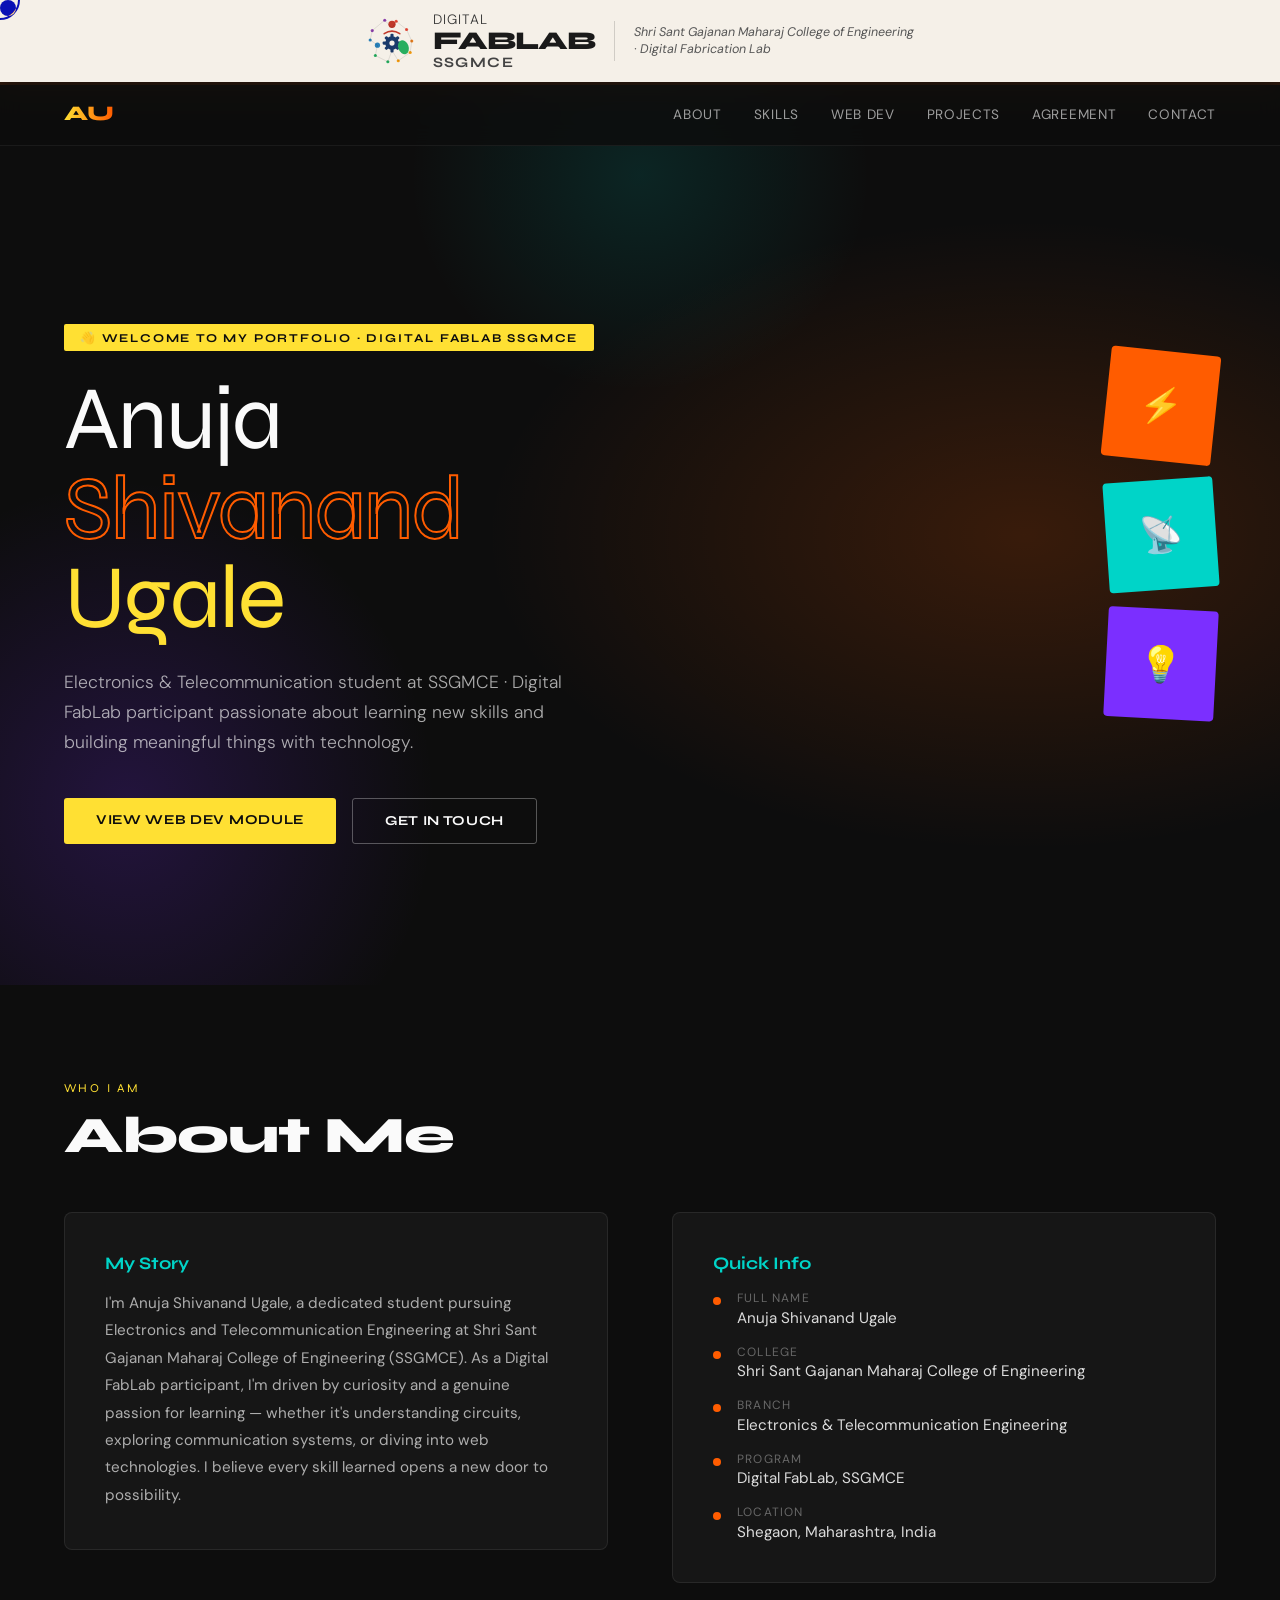
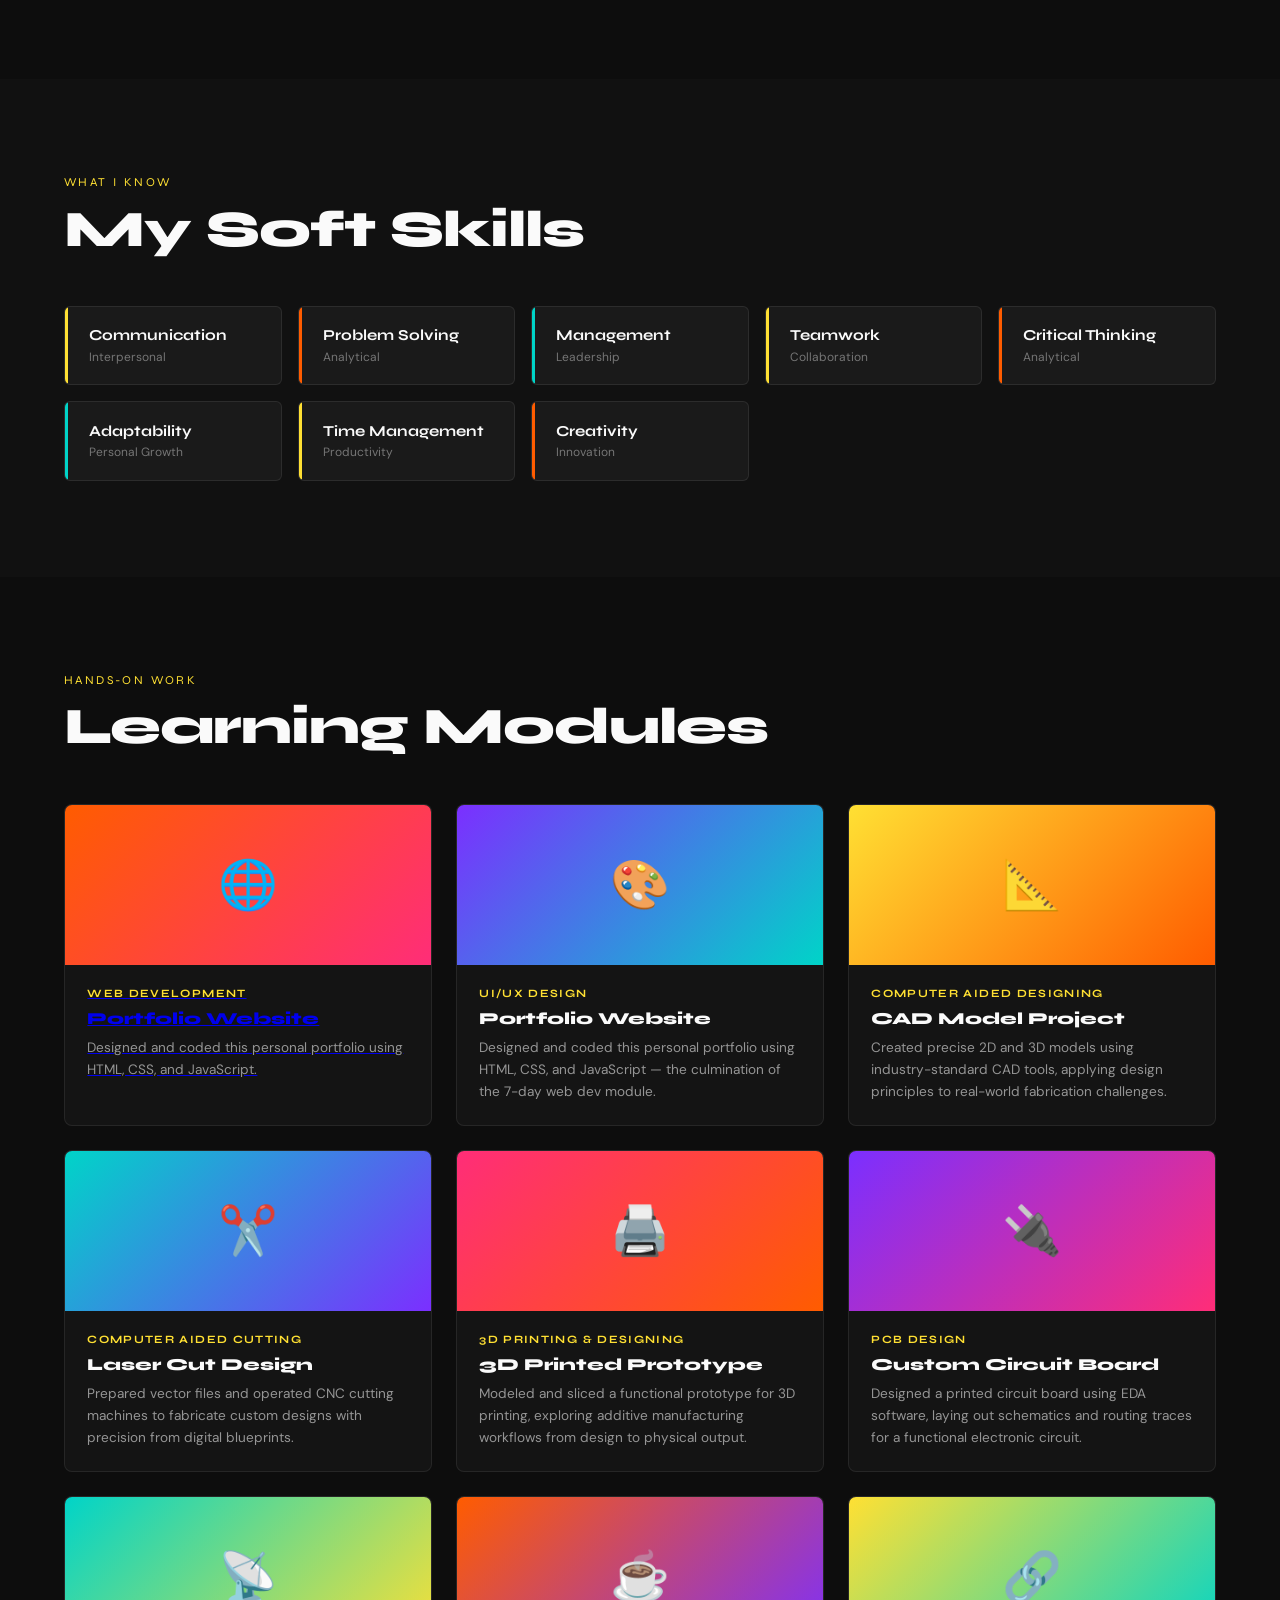
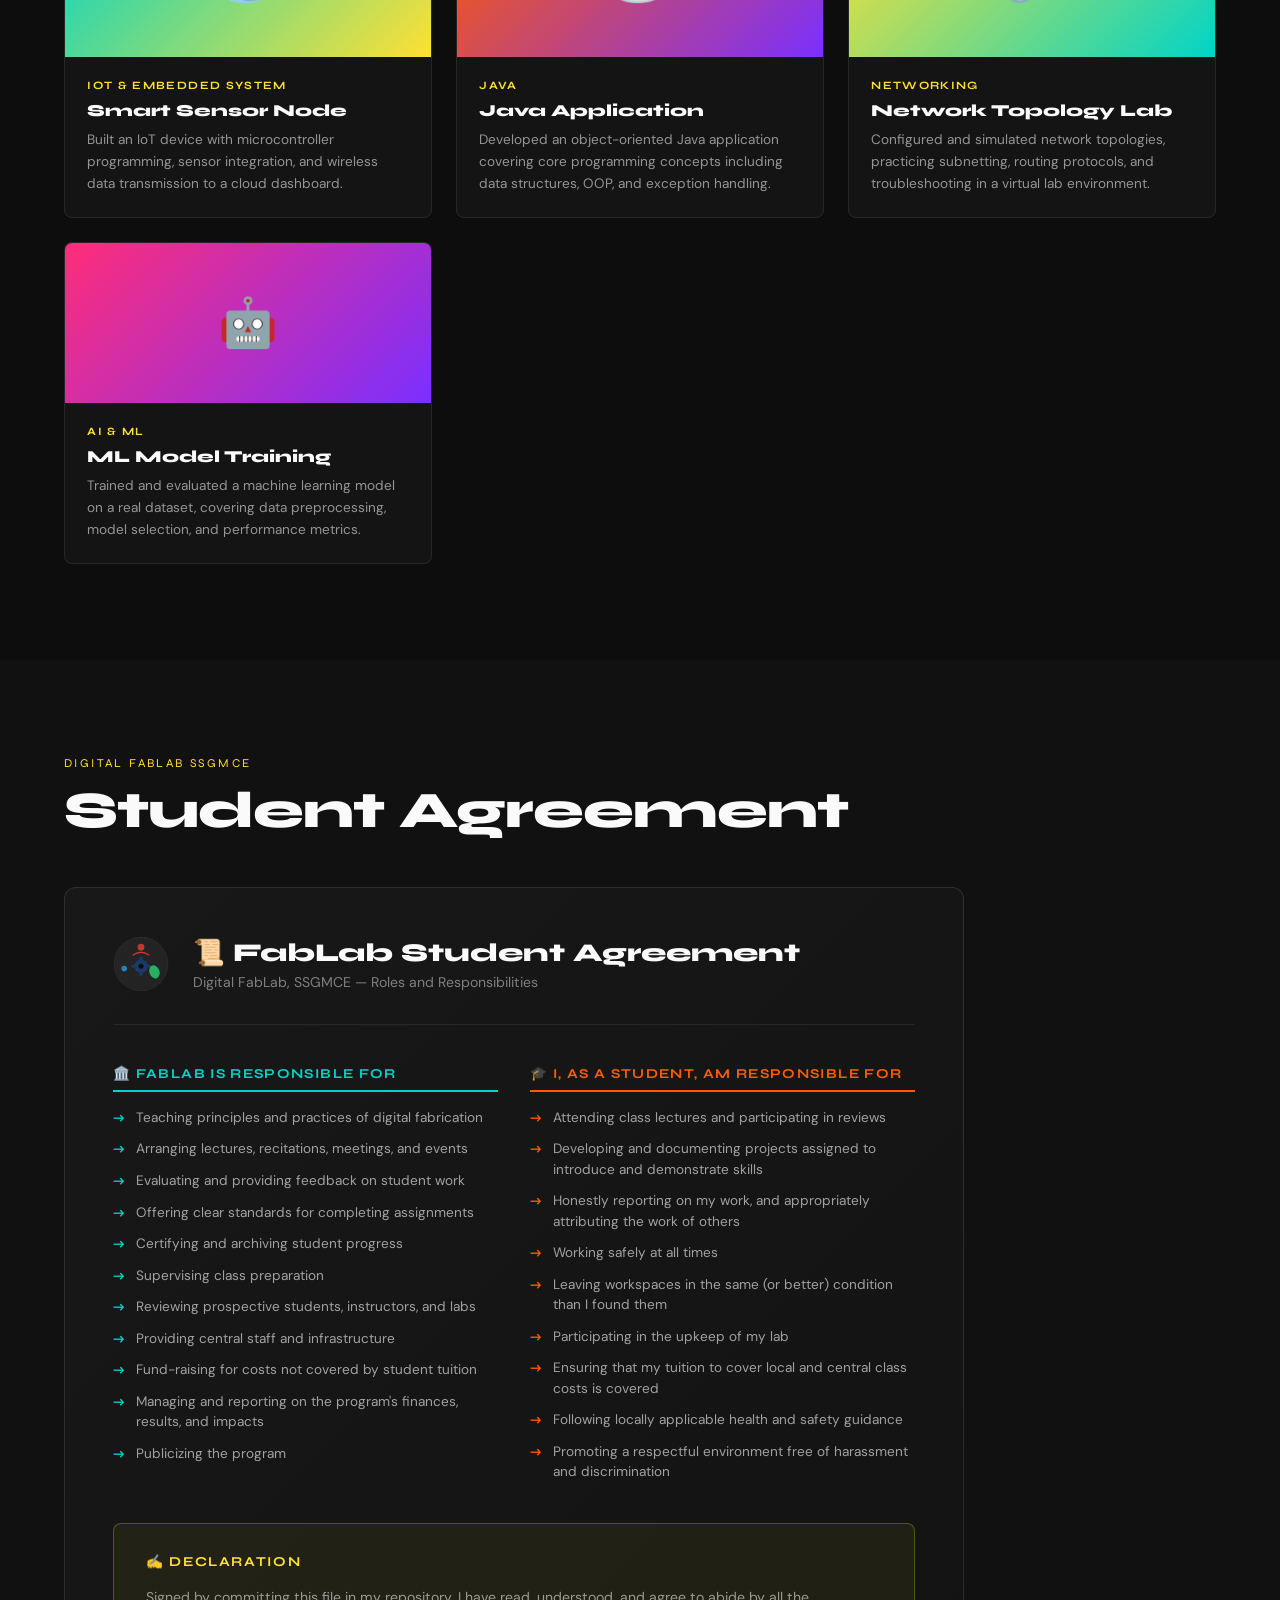
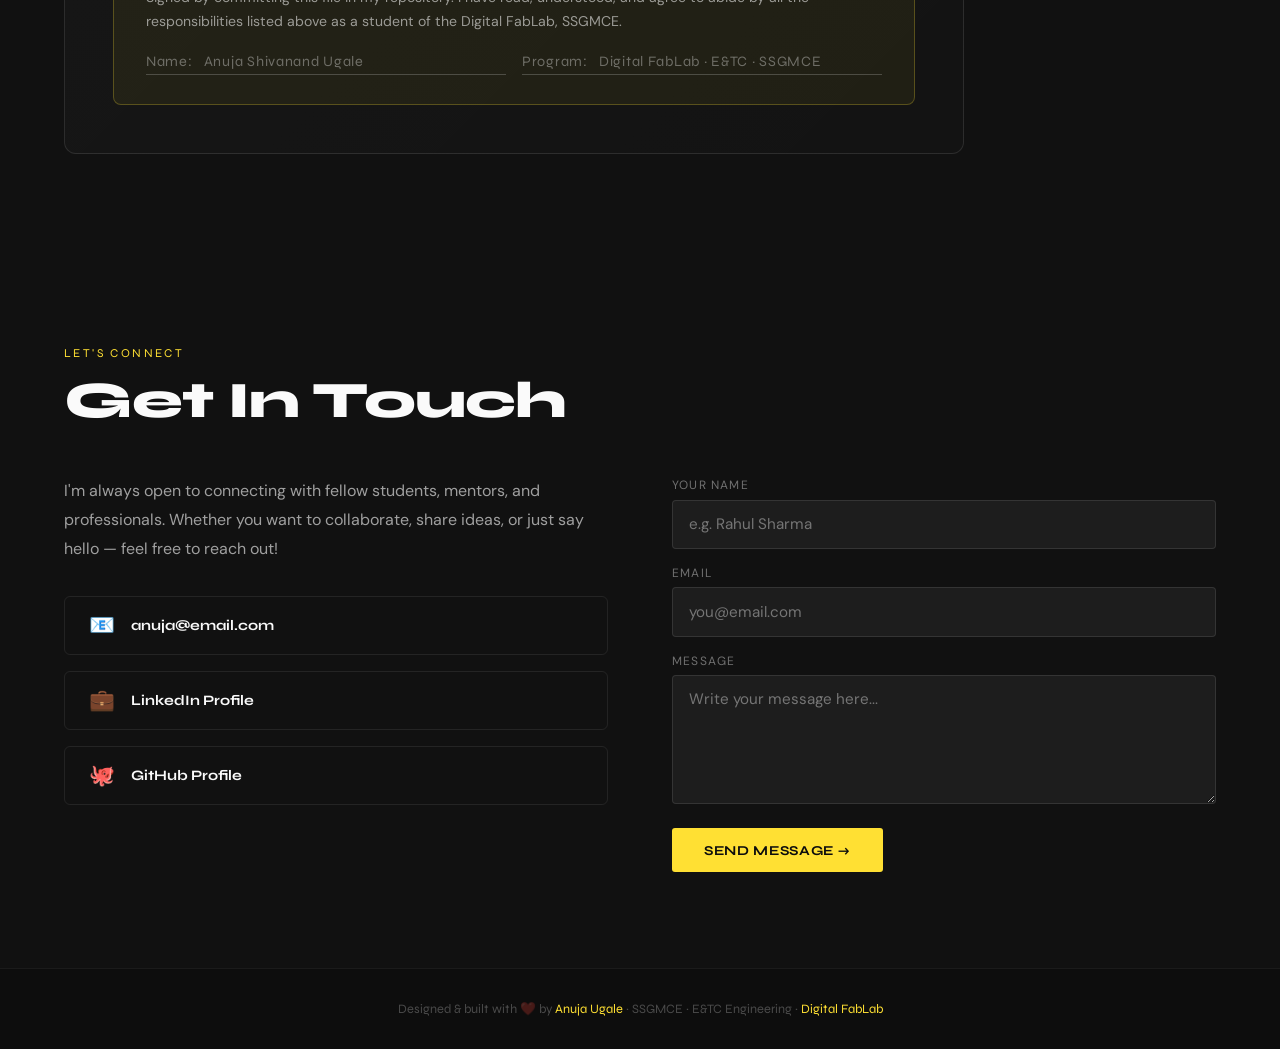
==== commit 39ce6fa4: "Add files via upload webdevelopment module modified" ====
--- a/index.html
+++ b/index.html
@@ -149,11 +149,15 @@
 
     <div class="project-card reveal">
       <div class="project-thumb c1">🌐</div>
-      <div class="project-body">
-        <div class="project-tag">Web Development</div>
-        <div class="project-name">Portfolio Website</div>
-        <div class="project-desc">Designed and coded this personal portfolio using HTML, CSS, and JavaScript — the culmination of the 7-day web dev module.</div>
-      </div>
+      <a href="web.html">
+  <div class="project-body">
+    <div class="project-tag">Web Development</div>
+    <div class="project-name">Portfolio Website</div>
+    <div class="project-desc">
+      Designed and coded this personal portfolio using HTML, CSS, and JavaScript.
+    </div>
+  </div>
+</a>
     </div>
 
     <div class="project-card reveal">
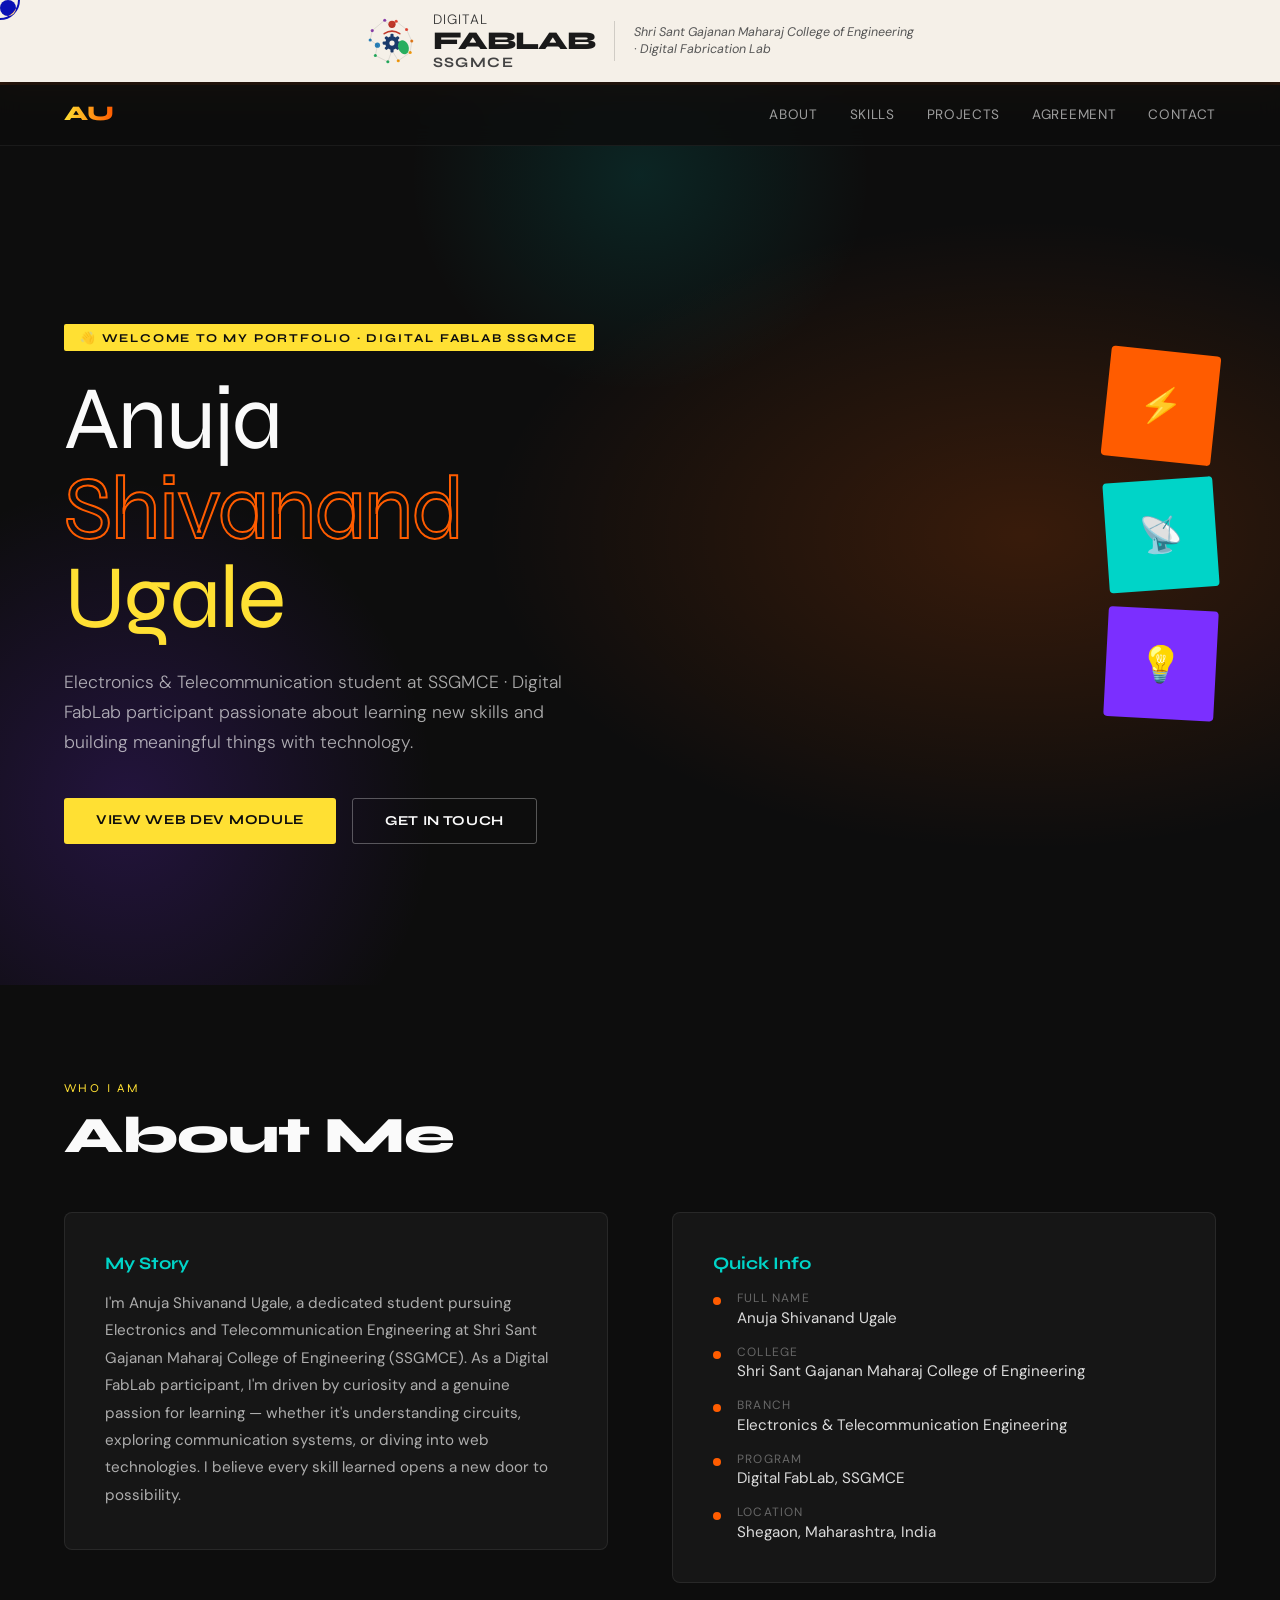
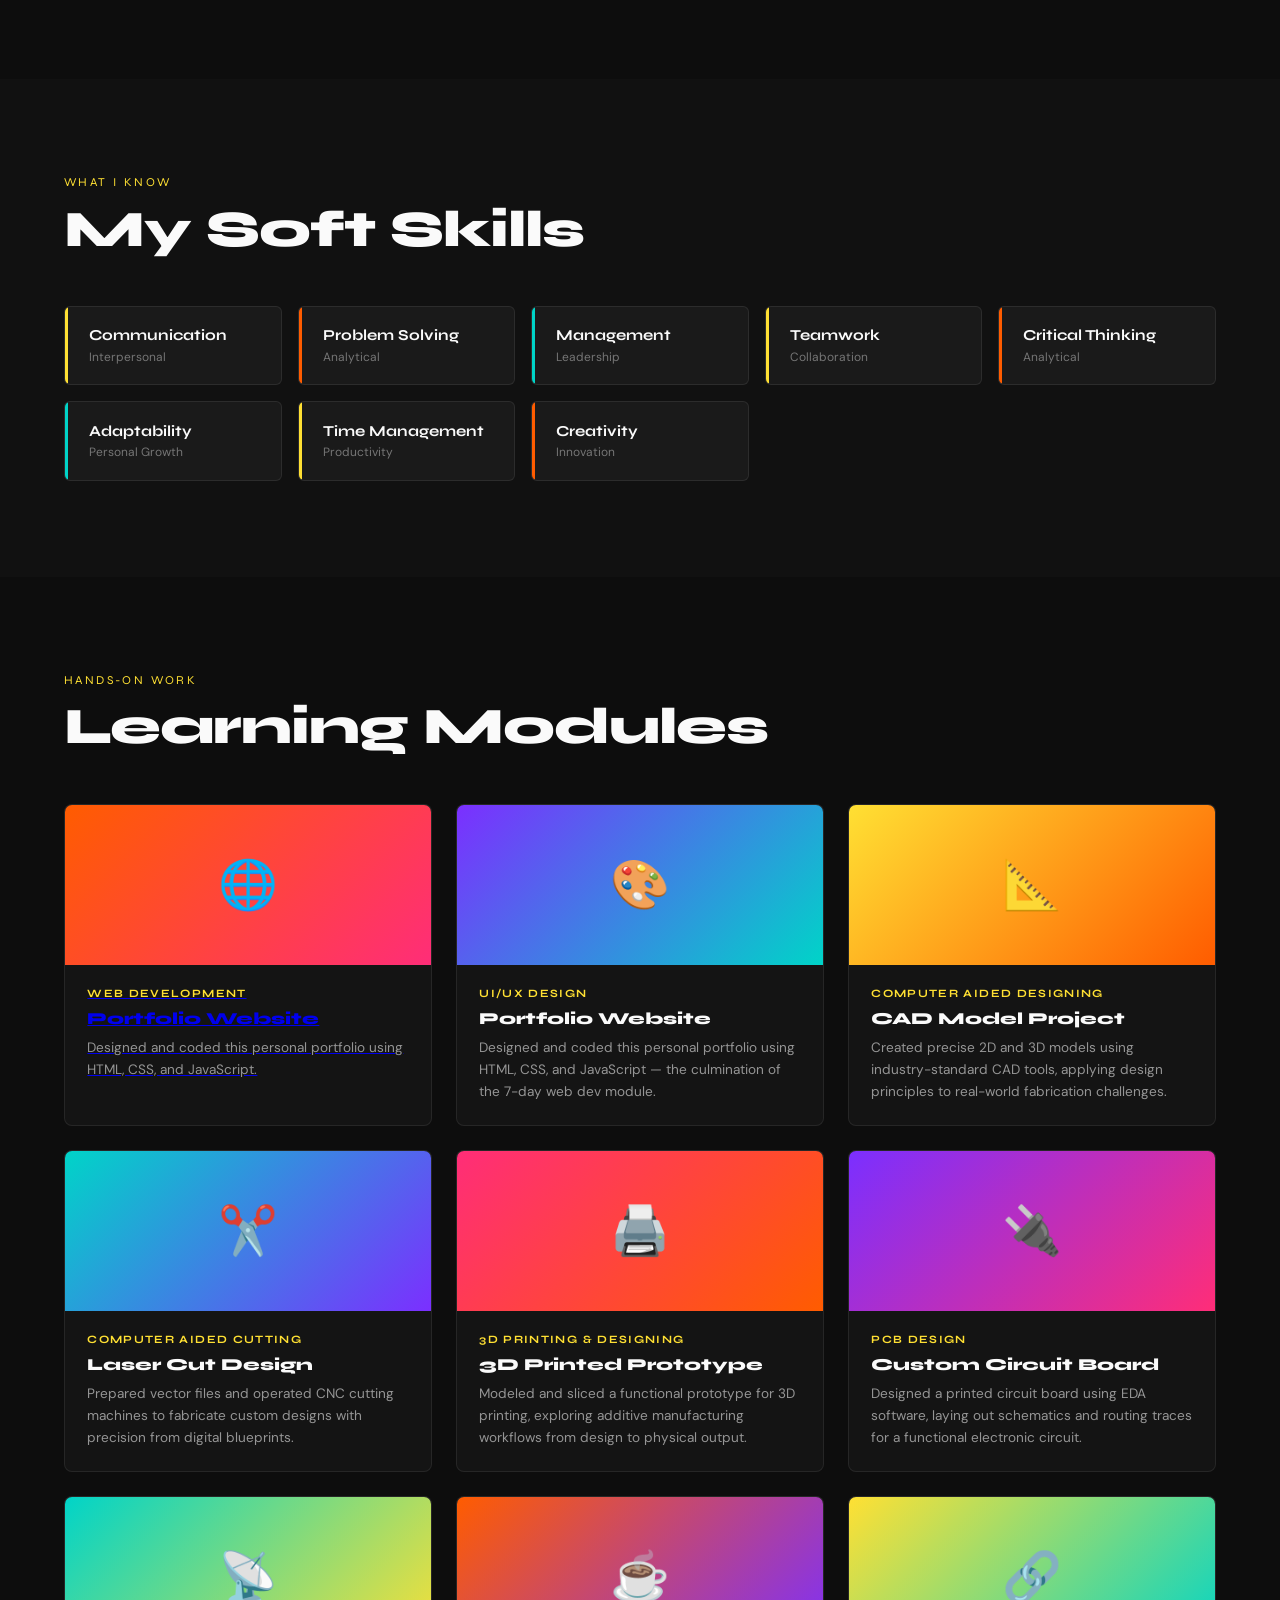
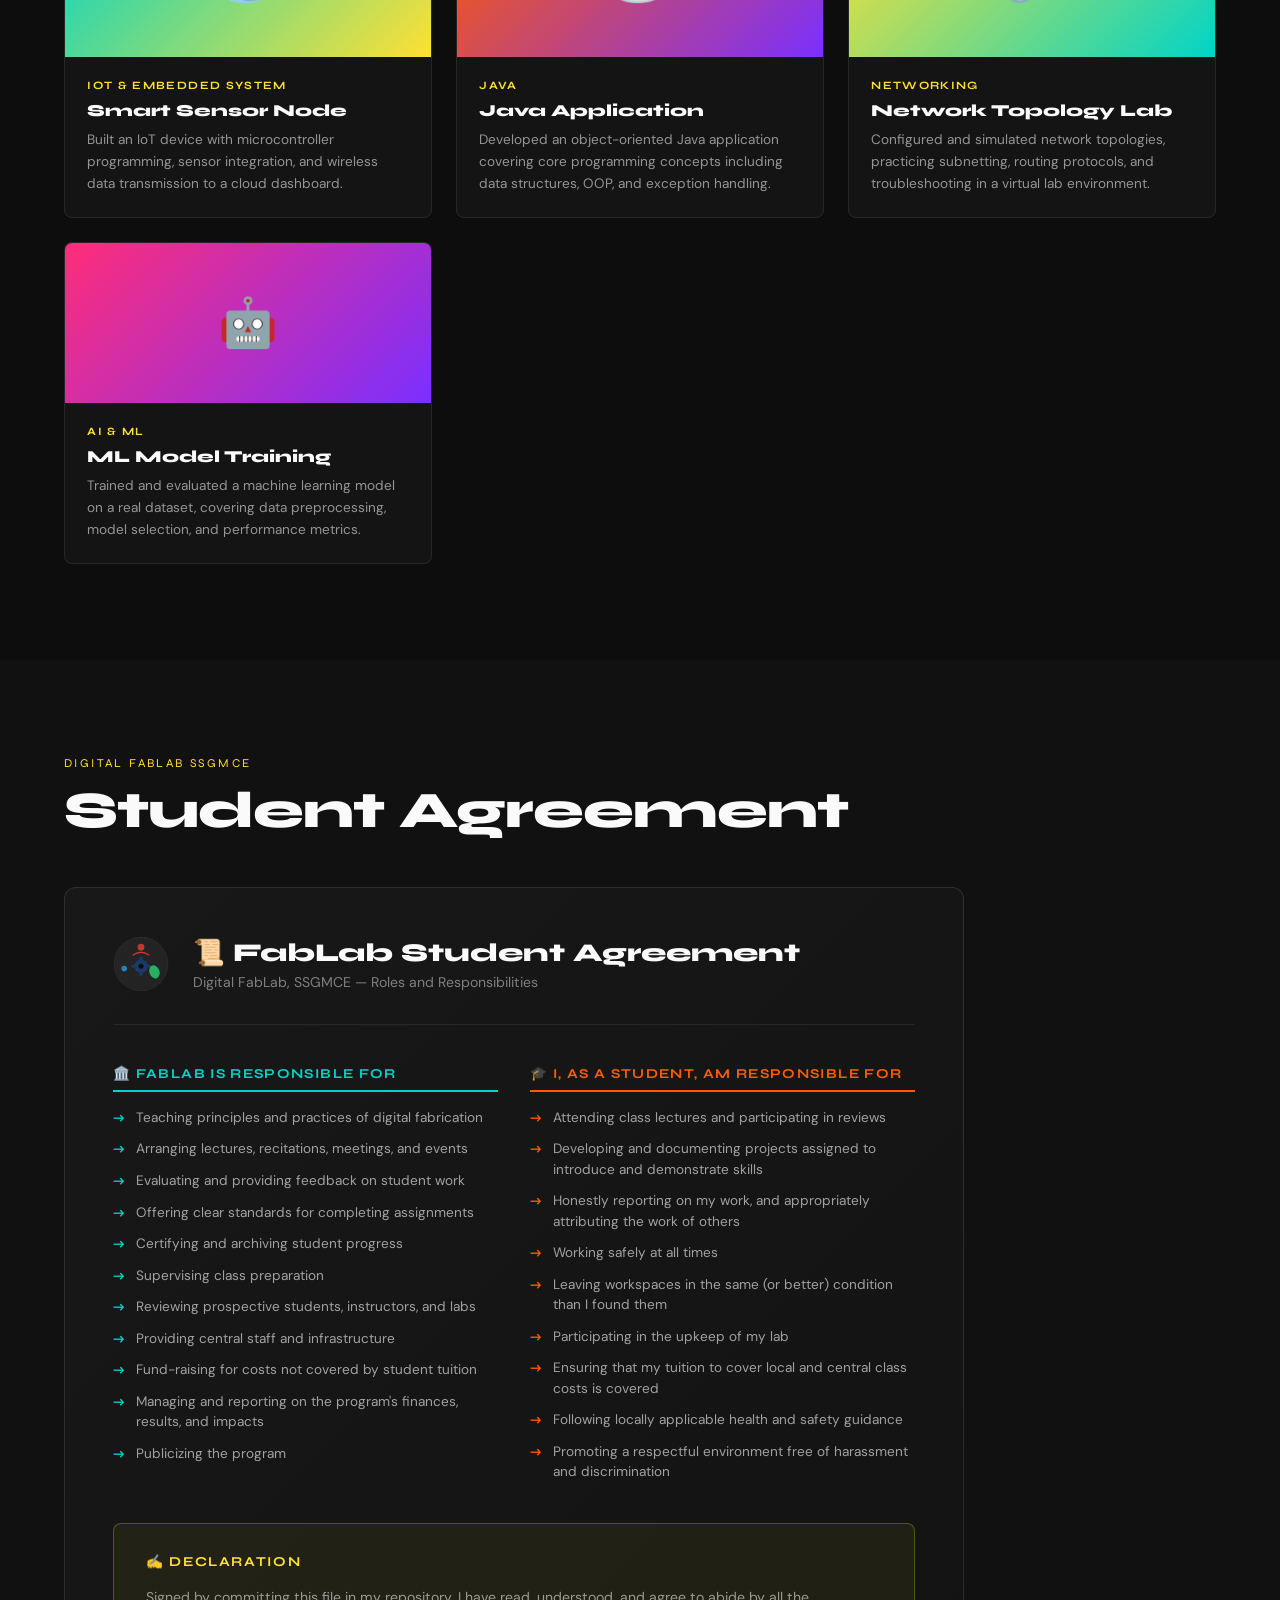
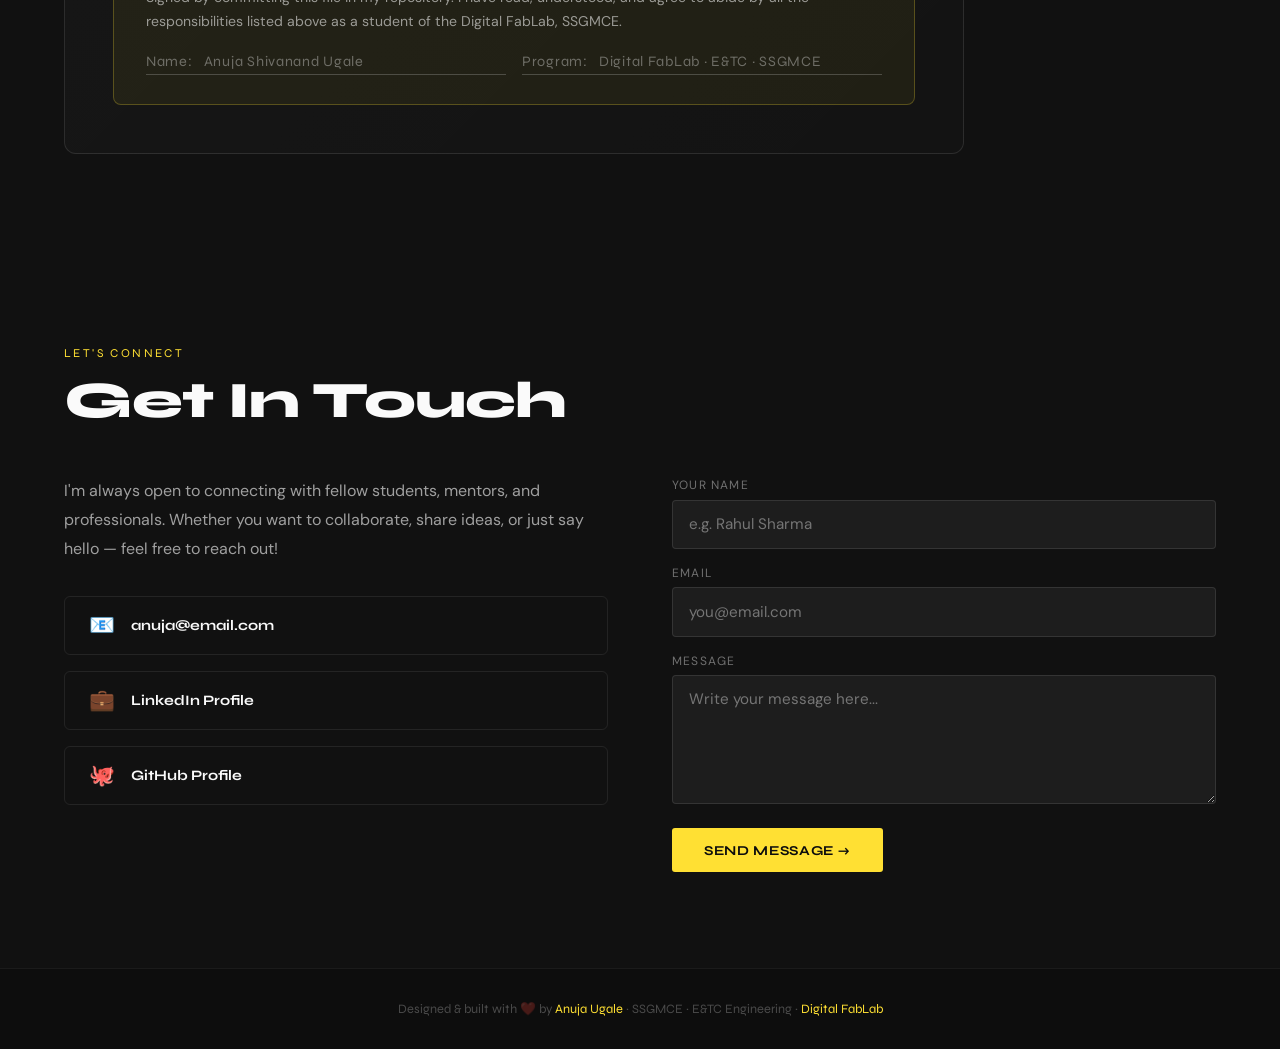
==== commit 704b069d: "Add files via upload web dev remove from nav" ====
--- a/index.html
+++ b/index.html
@@ -71,7 +71,6 @@
   <ul class="nav-links">
     <li><a href="about.html">About</a></li>
     <li><a href="#skills">Skills</a></li>
-    <li><a href="web.html">Web Dev</a></li>
     <li><a href="#projects">Projects</a></li>
     <li><a href="#agreement">Agreement</a></li>
     <li><a href="#contact">Contact</a></li>
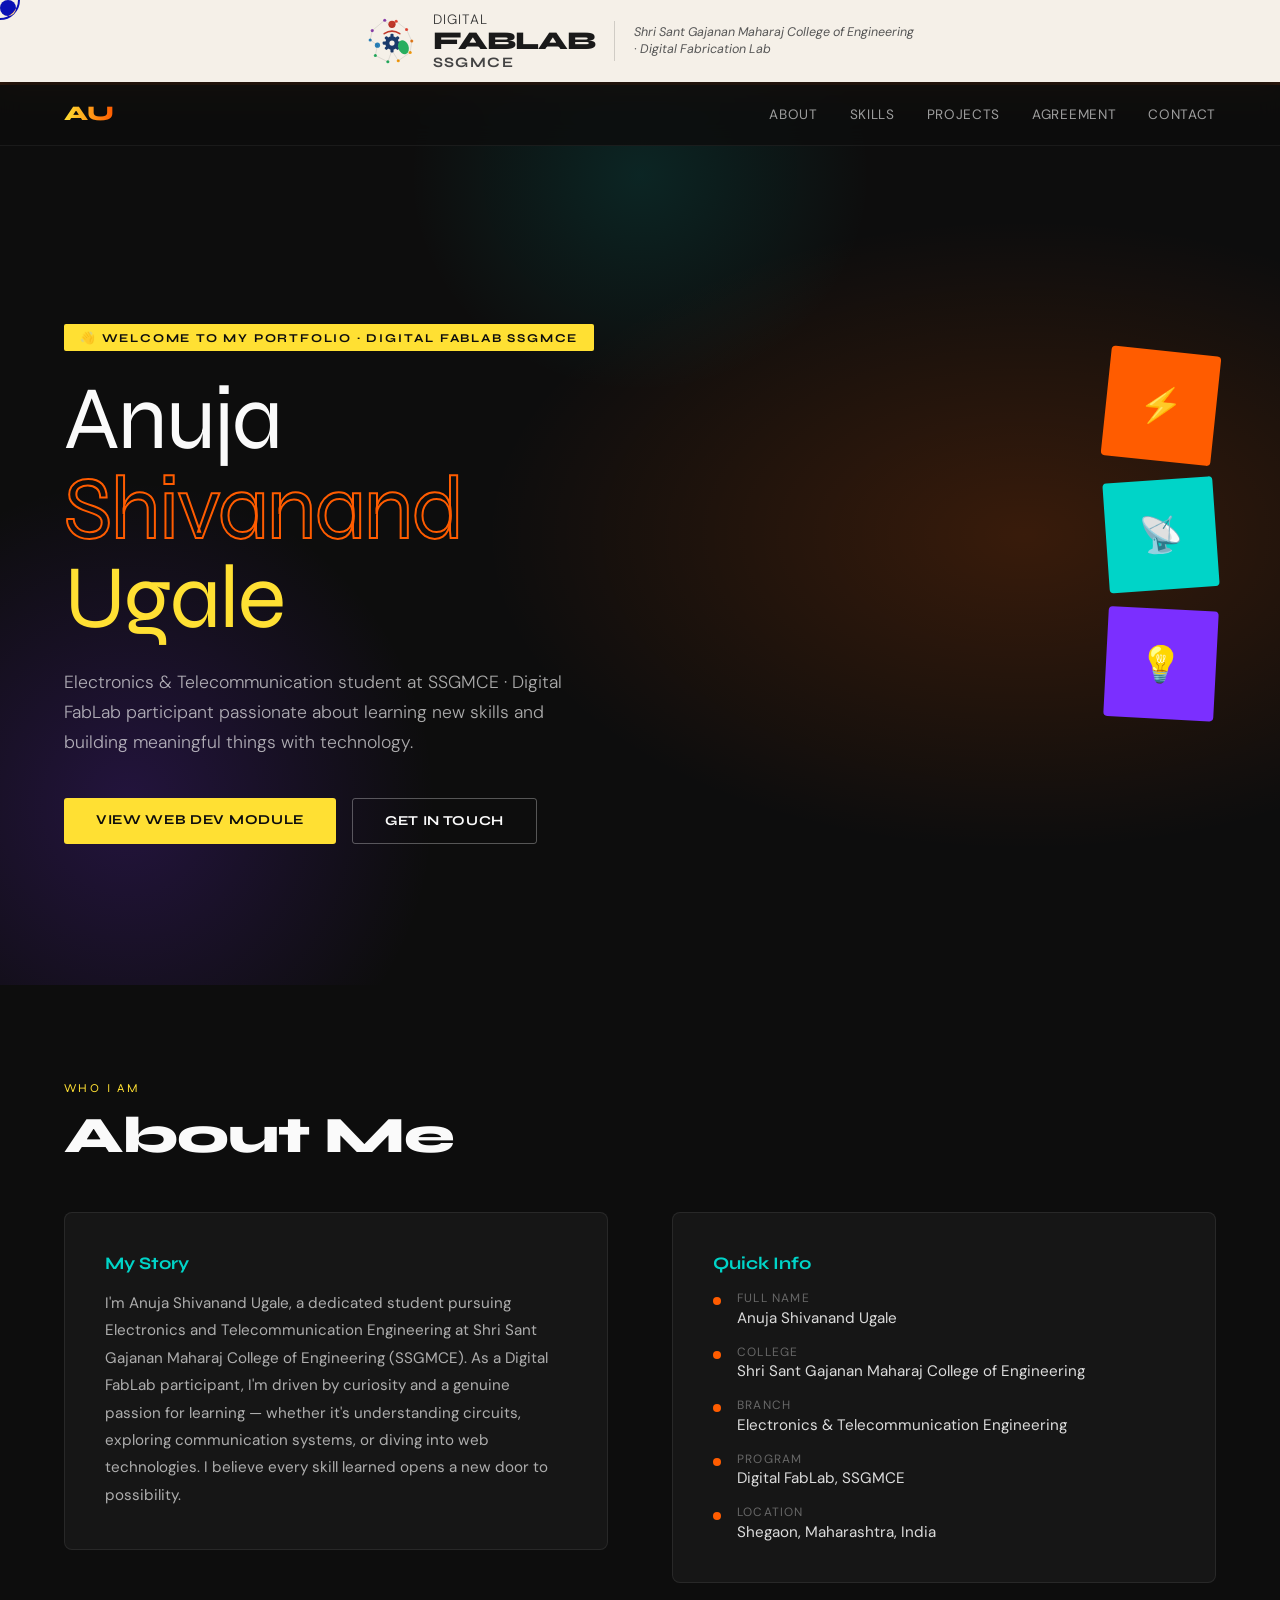
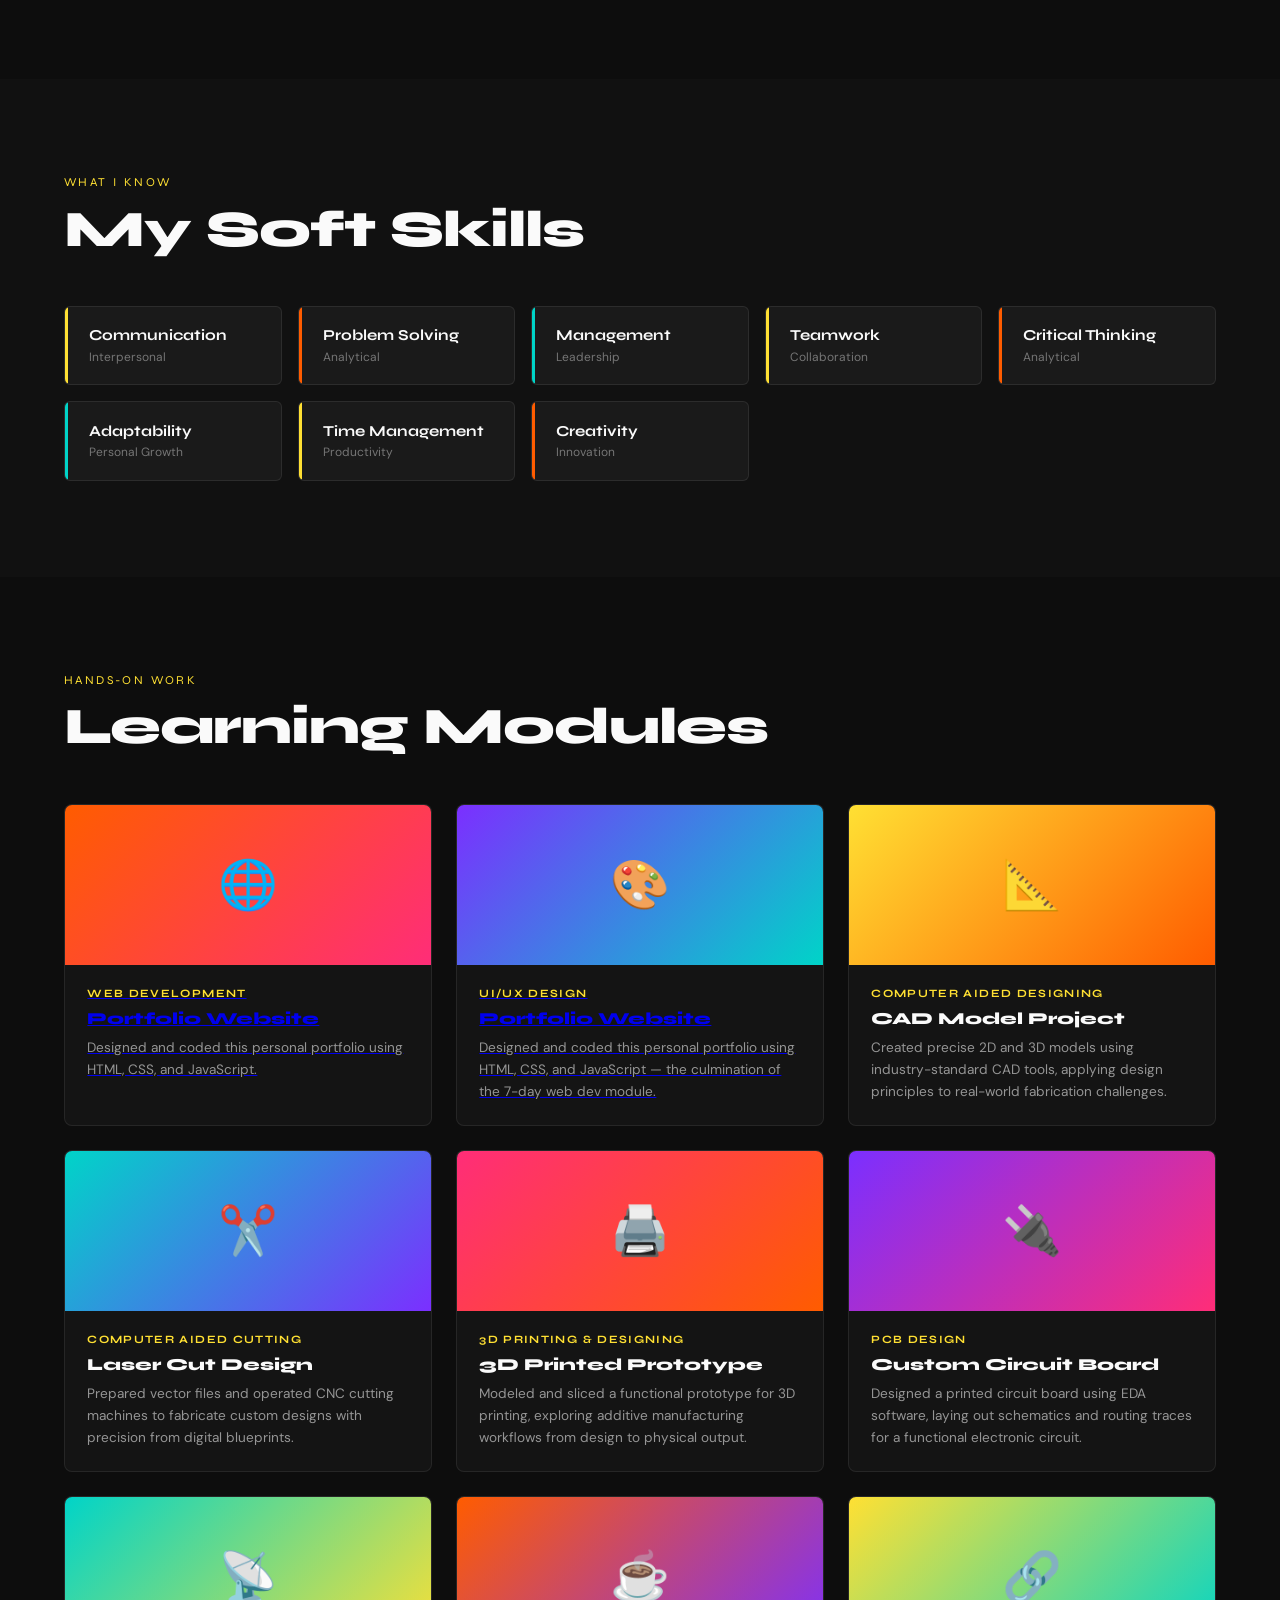
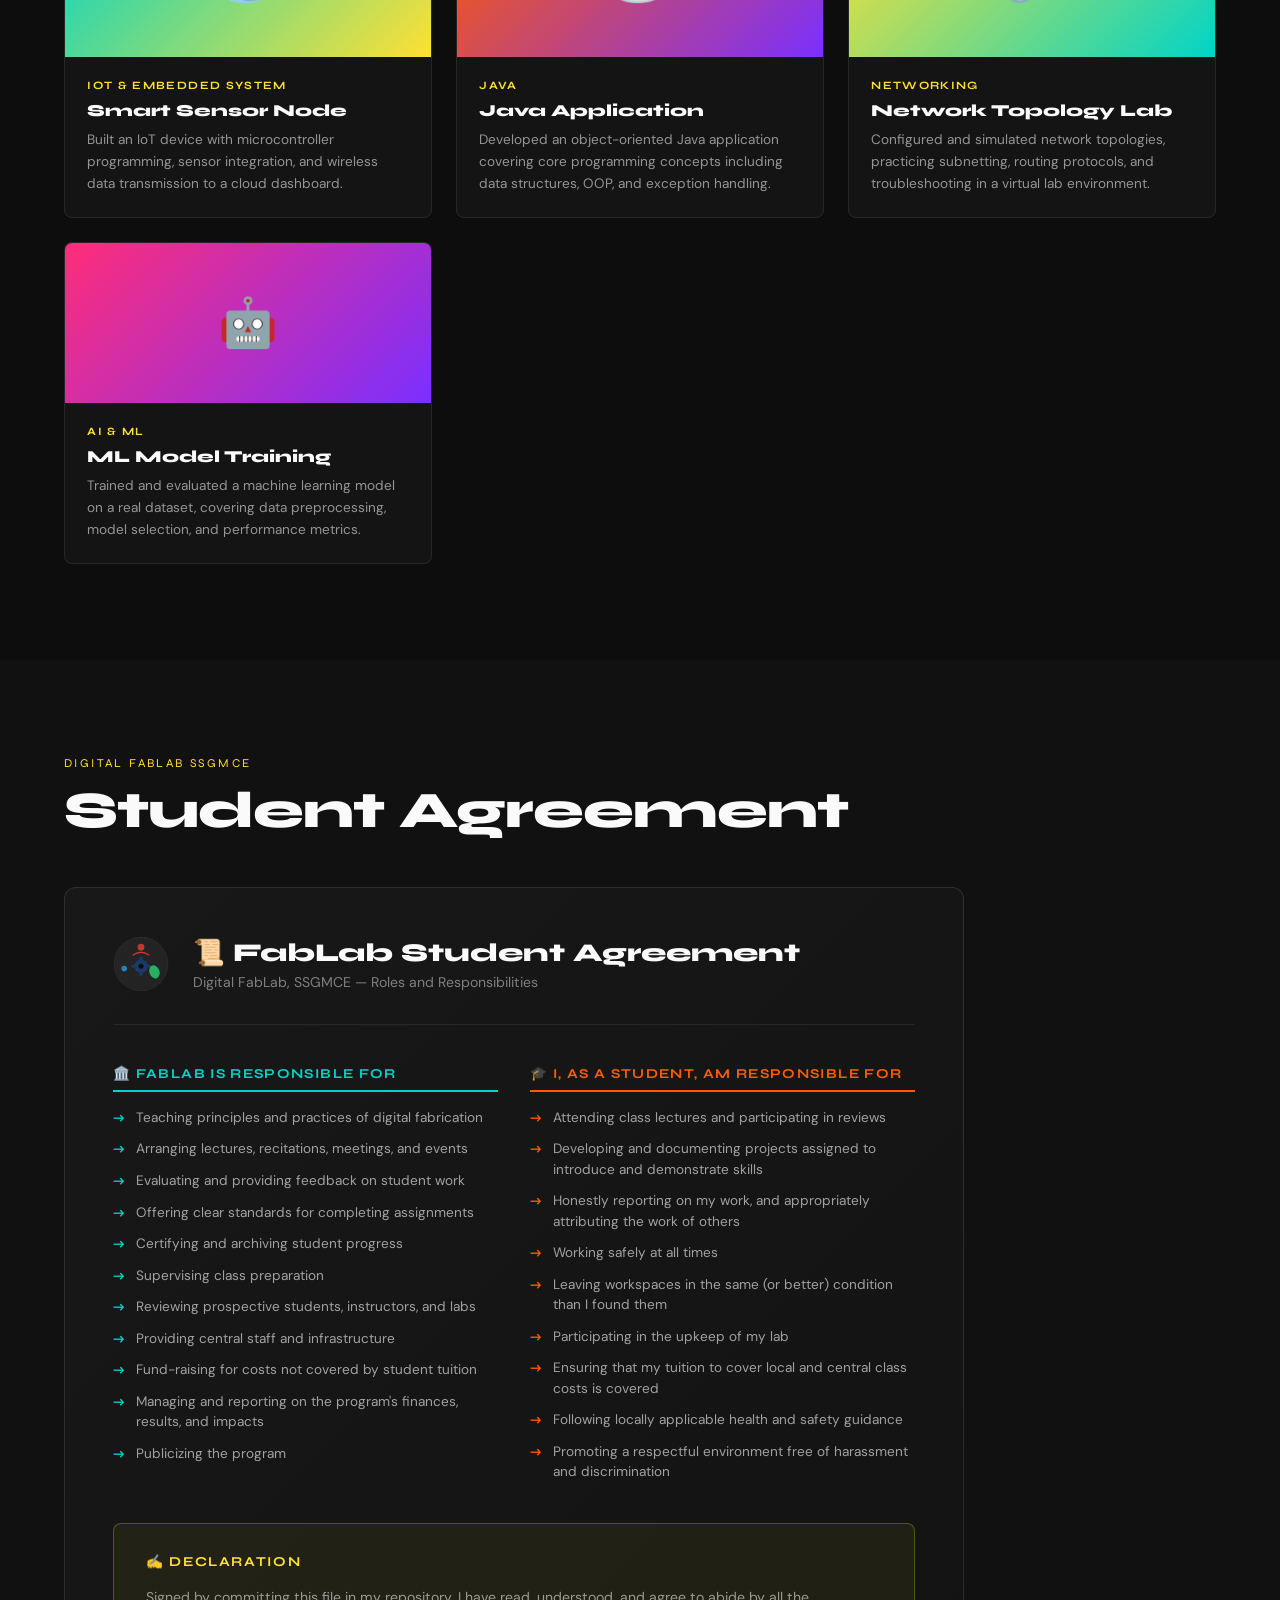
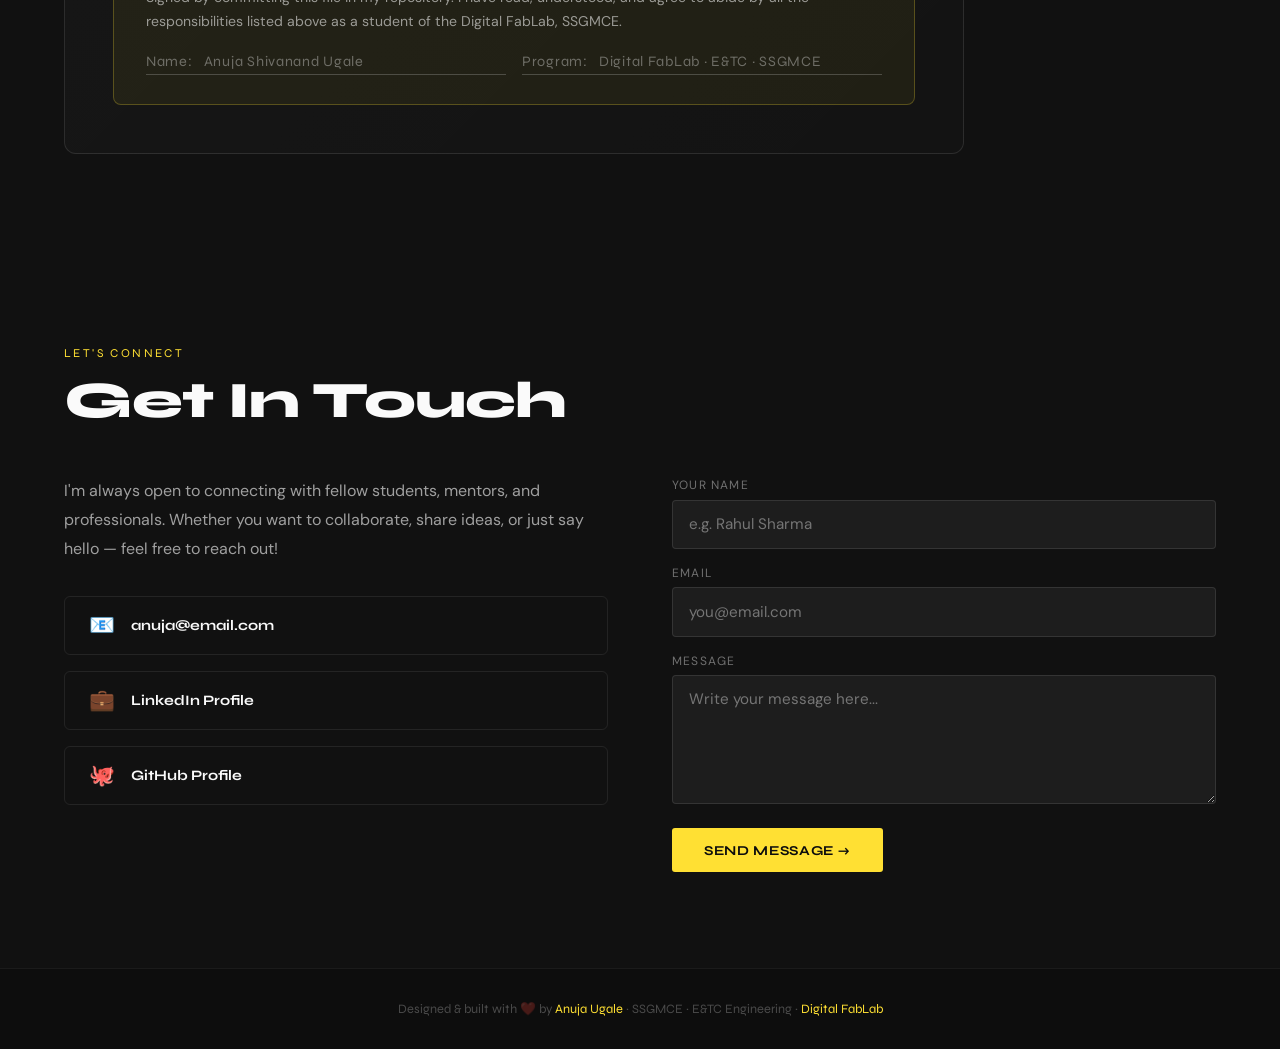
==== commit a577e141: "Ui ux changes addeded" ====
--- a/index.html
+++ b/index.html
@@ -159,15 +159,26 @@
 </a>
     </div>
 
-    <div class="project-card reveal">
+    <!-- <div class="project-card reveal">
       <div class="project-thumb c2">🎨</div>
+
       <div class="project-body">
         <div class="project-tag">UI/UX Design</div>
         <div class="project-name">Portfolio Website</div>
         <div class="project-desc">Designed and coded this personal portfolio using HTML, CSS, and JavaScript — the culmination of the 7-day web dev module.</div>
       </div>
-    </div>
-
+      
+    </div> -->
+  <div class="project-card reveal">
+  <div class="project-thumb c2">🎨</div>
+  <a href="ui.html">
+    <div class="project-body">
+      <div class="project-tag">UI/UX Design</div>
+      <div class="project-name">Portfolio Website</div>
+      <div class="project-desc">Designed and coded this personal portfolio using HTML, CSS, and JavaScript — the culmination of the 7-day web dev module.</div>
+    </div>
+  </a>
+</div>
     <div class="project-card reveal">
       <div class="project-thumb c3">📐</div>
       <div class="project-body">
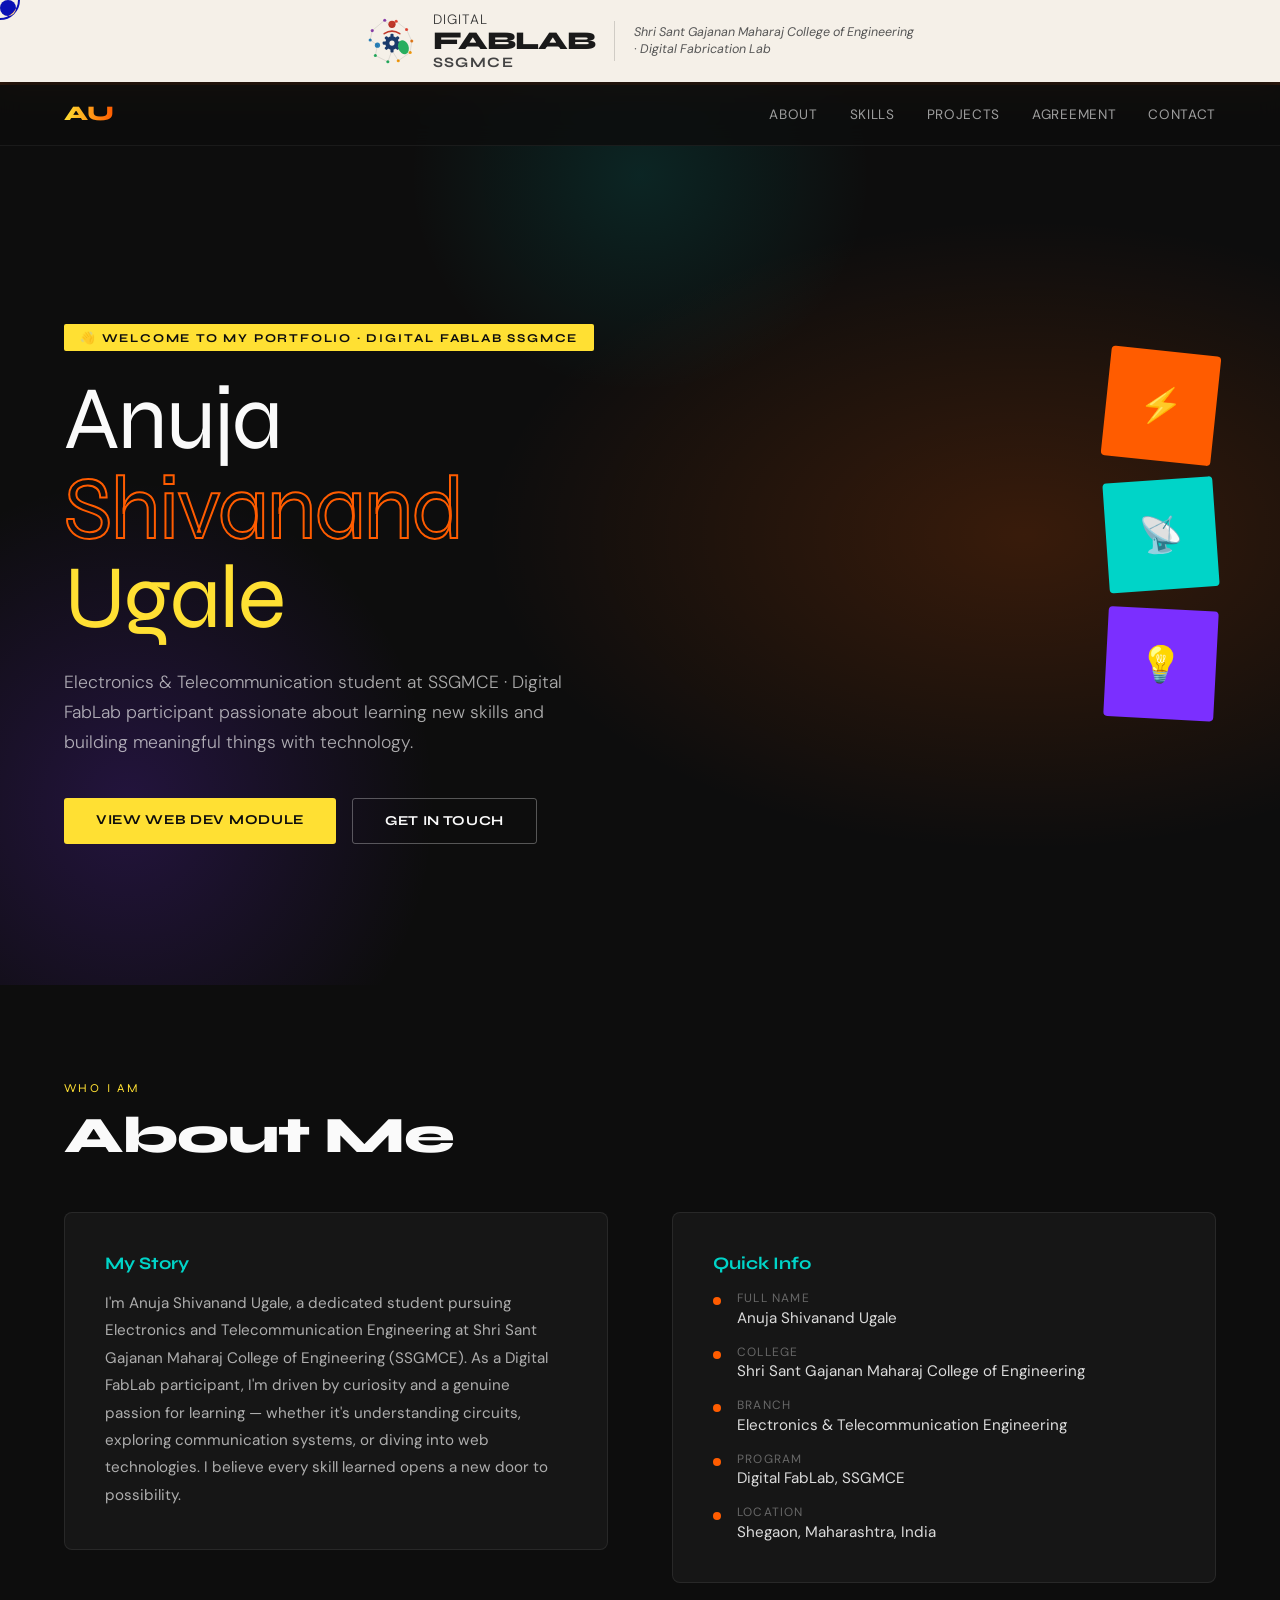
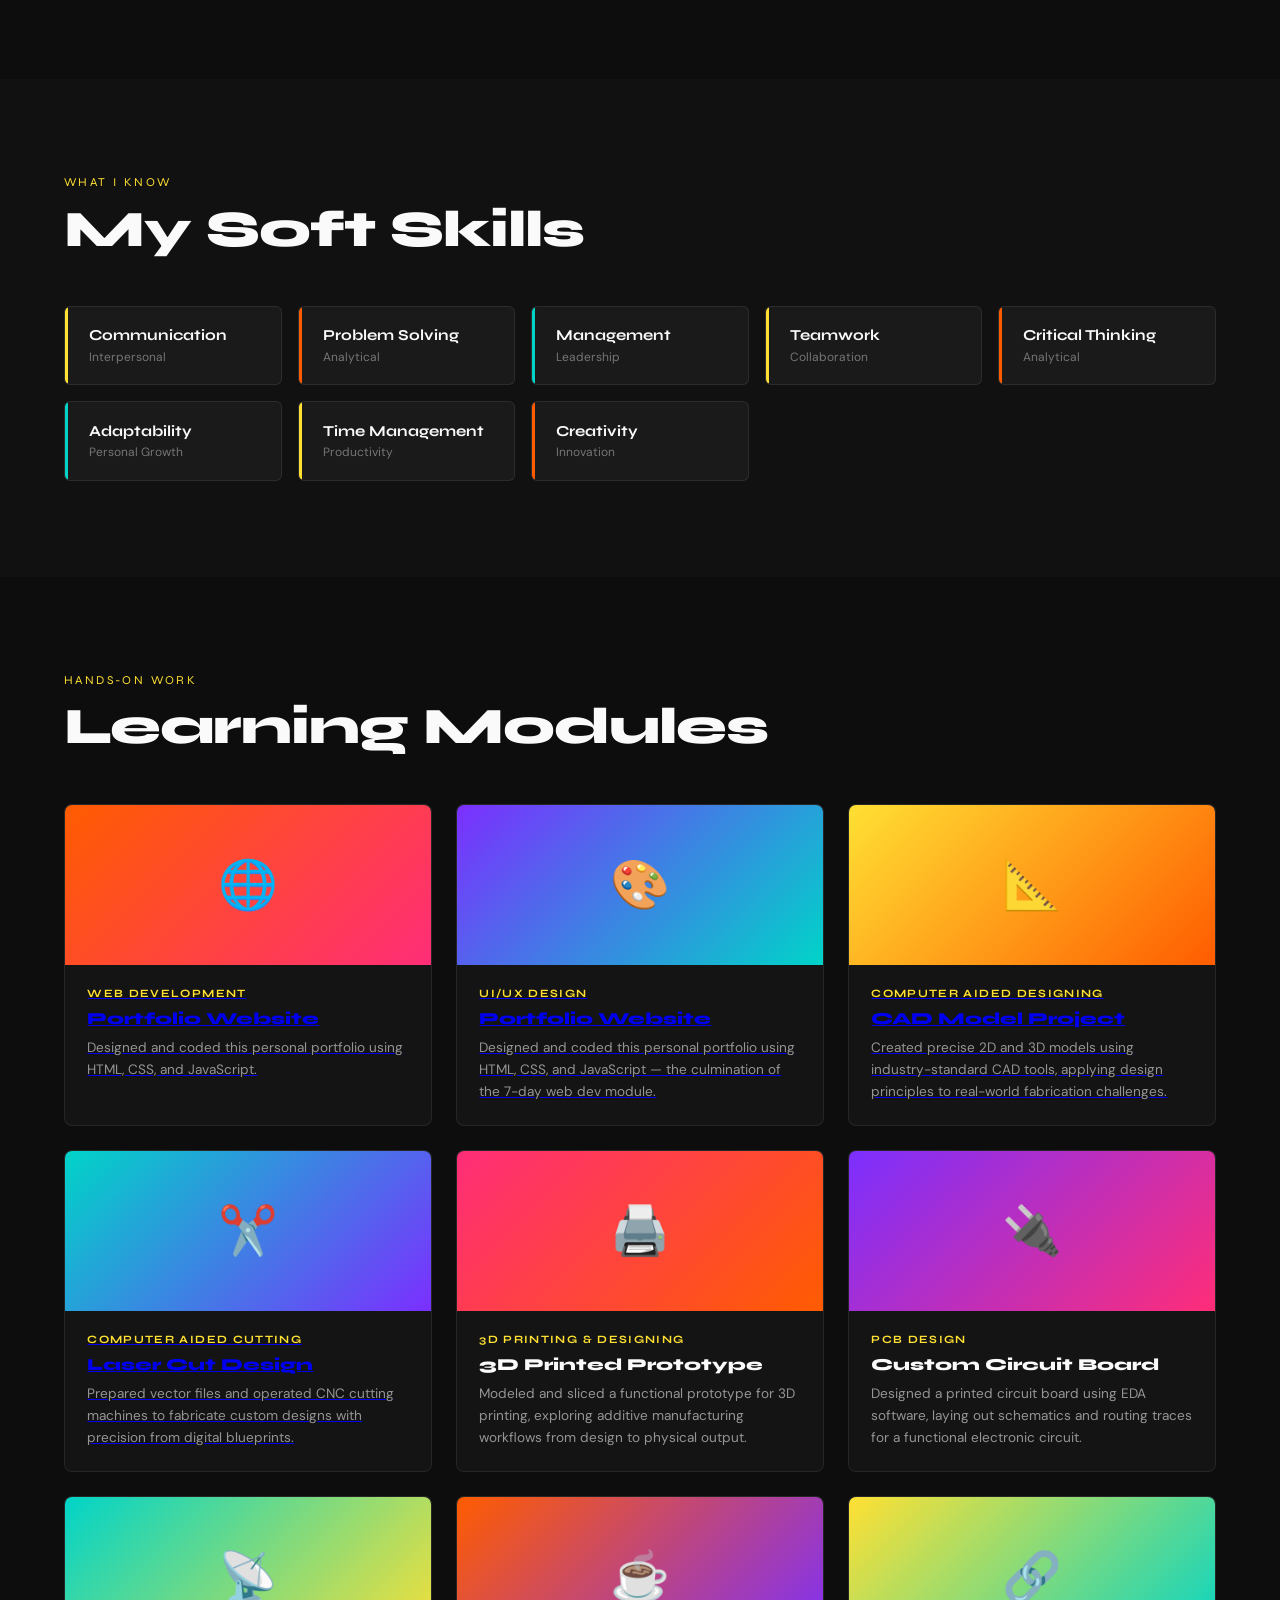
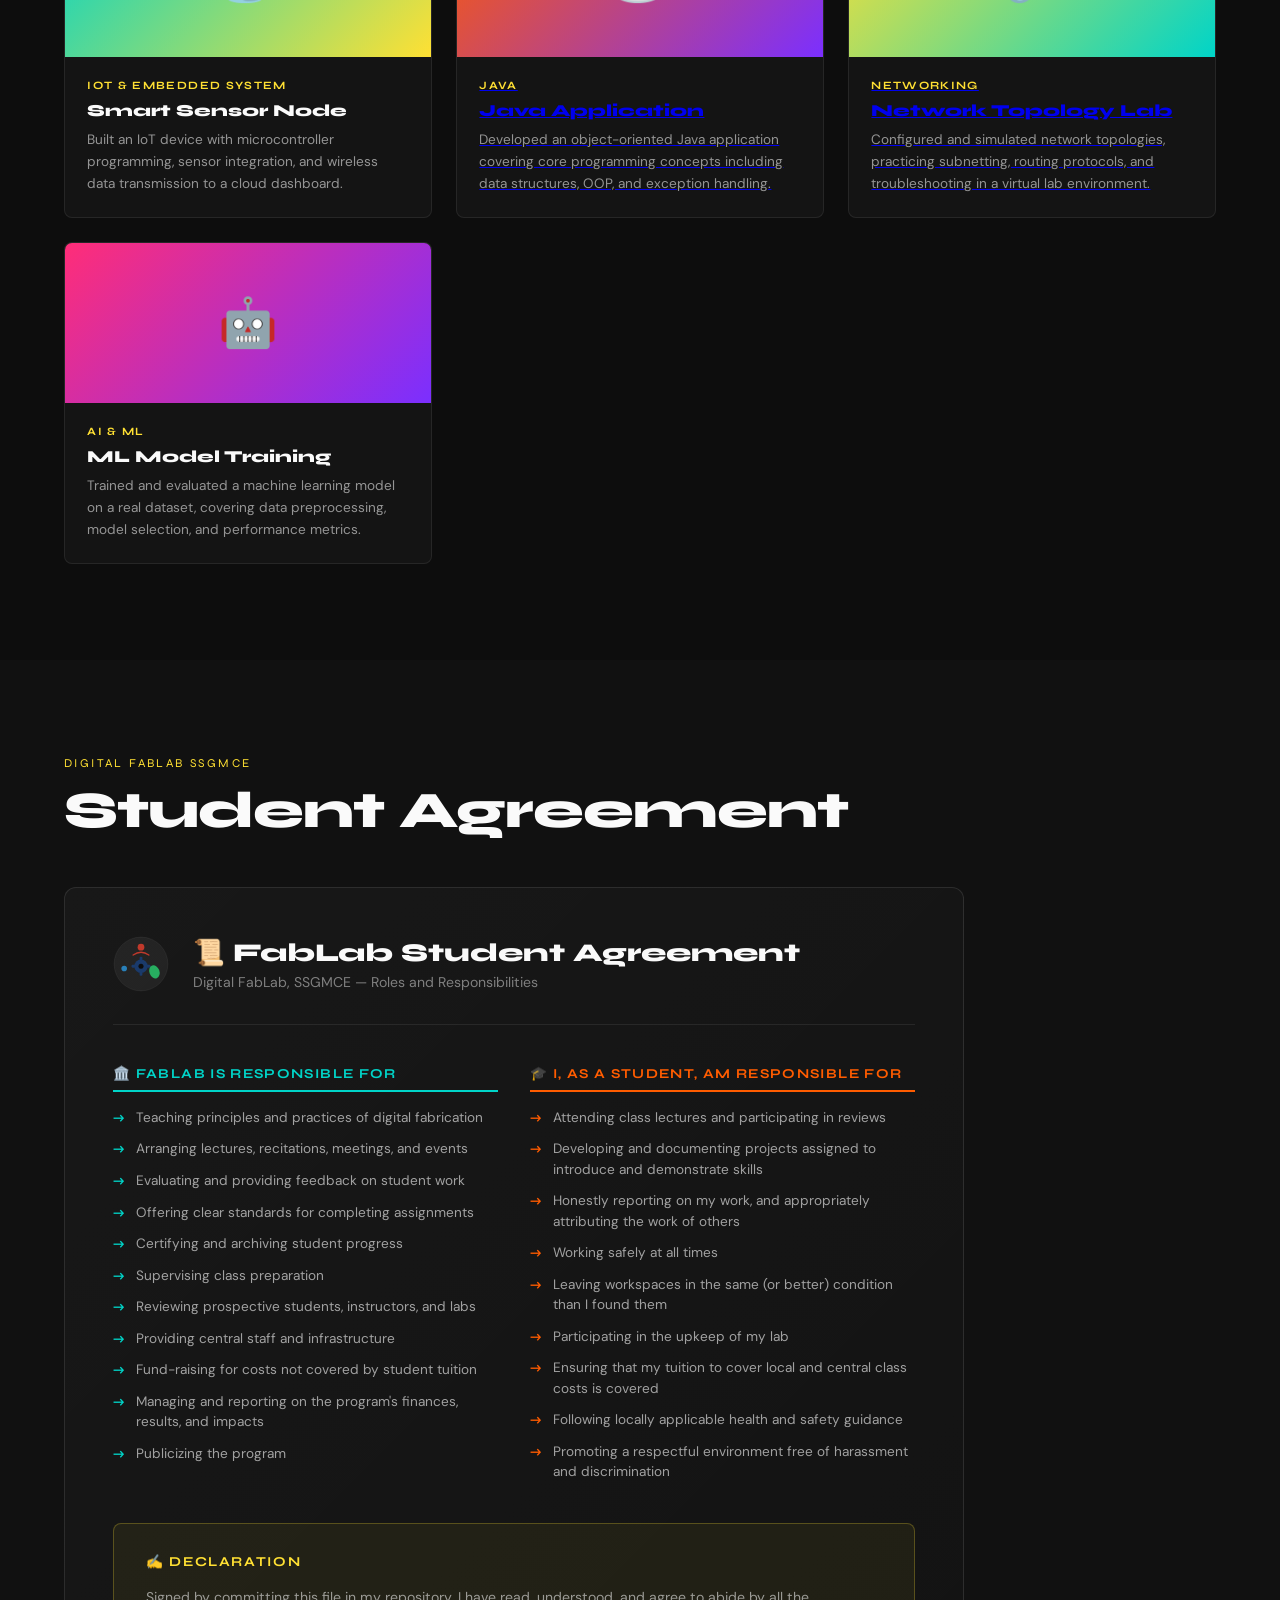
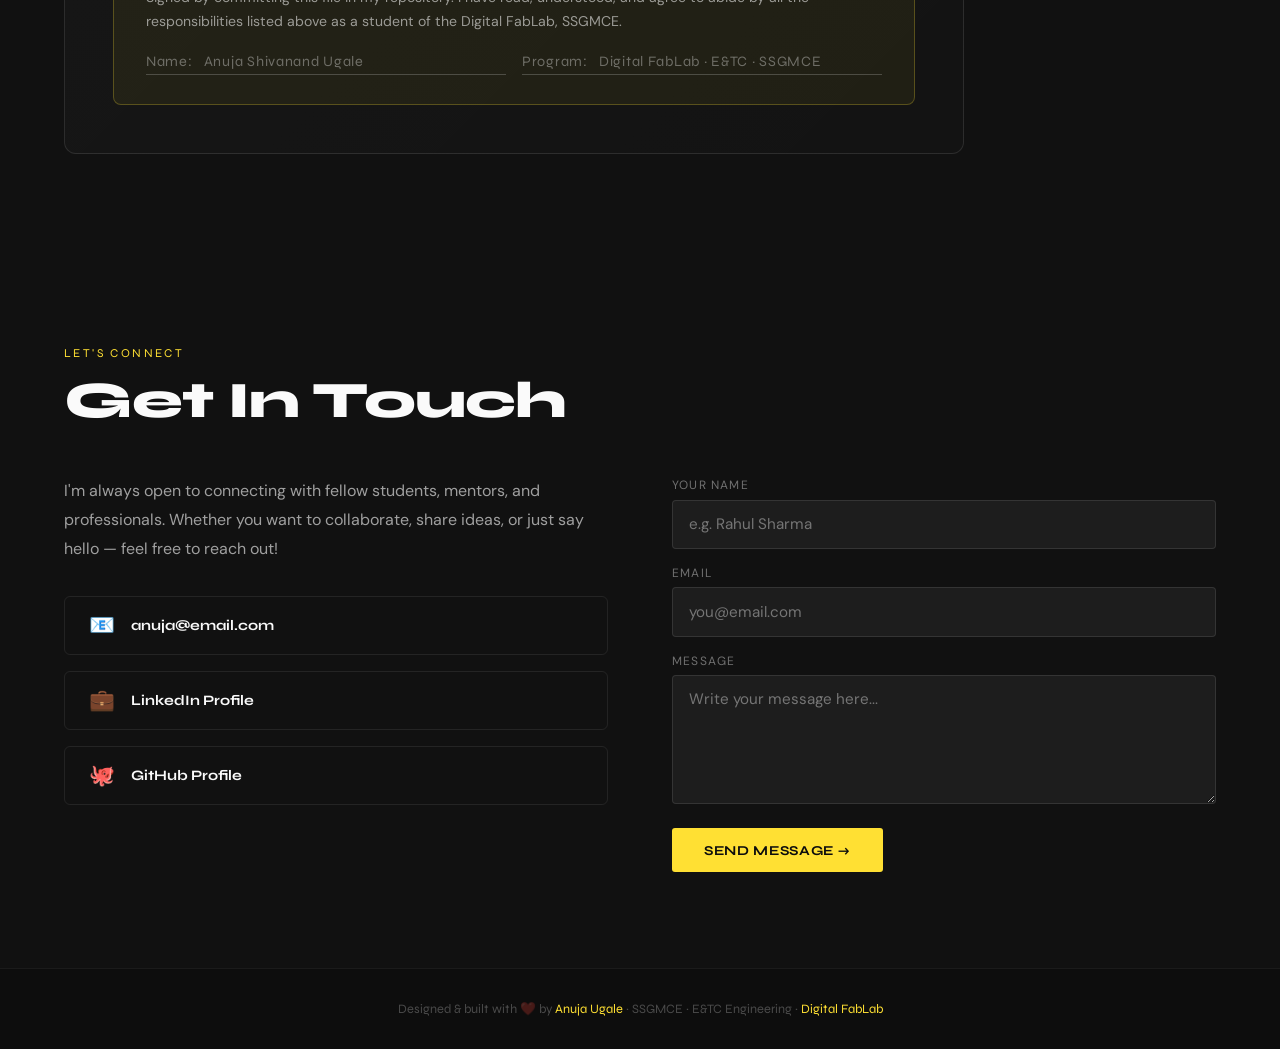
==== commit fd642bce: "Initial portfolio website" ====
--- a/index.html
+++ b/index.html
@@ -1,368 +1,376 @@
-<!DOCTYPE html>
-<html lang="en">
-<head>
-<meta charset="UTF-8" />
-<meta name="viewport" content="width=device-width, initial-scale=1.0"/>
-<title>Anuja Ugale — Portfolio · Digital FabLab SSGMCE</title>
-<link href="https://fonts.googleapis.com/css2?family=Syne:wght@400;700;800&family=DM+Sans:ital,wght@0,300;0,400;1,300&display=swap" rel="stylesheet"/>
-    <link rel="stylesheet" href="style.css">
-
-</head>
-<body>
-
-<div class="cursor" id="cursor"></div>
-<div class="cursor-ring" id="cursorRing"></div>
-
-<!-- ── FABLAB BANNER ── -->
-<div class="fablab-banner">
-  <div class="fablab-logo-wrap">
-    <!-- Inline SVG replicating the FabLab SSGMCE logo -->
-    <svg class="fablab-svg" viewBox="0 0 100 100" xmlns="http://www.w3.org/2000/svg">
-      <!-- Gear -->
-      <g transform="translate(50,54)">
-        <circle r="13" fill="#1a3a6b"/>
-        <circle r="5" fill="#F5F0E8"/>
-        <g fill="#1a3a6b">
-          <rect x="-3" y="-18" width="6" height="8" rx="2"/>
-          <rect x="-3" y="10" width="6" height="8" rx="2"/>
-          <rect x="10" y="-3" width="8" height="6" rx="2" transform="rotate(0,14,0)"/>
-          <rect x="-18" y="-3" width="8" height="6" rx="2"/>
-          <rect x="7" y="-13" width="6" height="8" rx="2" transform="rotate(45,10,-9)"/>
-          <rect x="-13" y="-13" width="6" height="8" rx="2" transform="rotate(-45,-10,-9)"/>
-          <rect x="7" y="5" width="6" height="8" rx="2" transform="rotate(-45,10,9)"/>
-          <rect x="-13" y="5" width="6" height="8" rx="2" transform="rotate(45,-10,9)"/>
-        </g>
-      </g>
-      <!-- Person (red) -->
-      <circle cx="50" cy="18" r="7" fill="#c0392b"/>
-      <path d="M35 36 Q50 26 65 36" stroke="#c0392b" stroke-width="3" fill="none" stroke-linecap="round"/>
-      <!-- Left person (blue) -->
-      <circle cx="22" cy="58" r="5" fill="#2980b9"/>
-      <!-- Right leaf (green) -->
-      <ellipse cx="72" cy="62" rx="10" ry="14" fill="#27ae60" transform="rotate(-20,72,62)"/>
-      <!-- Circuit dots / connections radiating -->
-      <circle cx="12" cy="30" r="3" fill="#8e44ad"/>
-      <circle cx="8" cy="48" r="3" fill="#2980b9"/>
-      <circle cx="18" cy="78" r="3" fill="#27ae60"/>
-      <circle cx="42" cy="90" r="3" fill="#27ae60"/>
-      <circle cx="62" cy="88" r="3" fill="#f39c12"/>
-      <circle cx="85" cy="72" r="3" fill="#f39c12"/>
-      <circle cx="88" cy="50" r="3" fill="#e67e22"/>
-      <circle cx="78" cy="28" r="3" fill="#e74c3c"/>
-      <circle cx="58" cy="12" r="3" fill="#e74c3c"/>
-      <circle cx="36" cy="10" r="3" fill="#8e44ad"/>
-      <!-- Connecting lines -->
-      <polyline points="50,25 36,10 12,30 8,48 22,58 18,78 42,90 50,68" stroke="rgba(0,0,0,0.12)" stroke-width="1.5" fill="none"/>
-      <polyline points="50,25 58,12 78,28 88,50 85,72 62,88 50,68" stroke="rgba(0,0,0,0.12)" stroke-width="1.5" fill="none"/>
-    </svg>
-    <div class="fablab-text-block">
-      <span class="fablab-text-digital">Digital</span>
-      <span class="fablab-text-main">FABLAB</span>
-      <span class="fablab-text-college">SSGMCE</span>
-    </div>
-  </div>
-  <div class="fablab-divider"></div>
-  <div class="fablab-tagline">Shri Sant Gajanan Maharaj College of Engineering · Digital Fabrication Lab</div>
-</div>
-
-<!-- ── NAV ── -->
-<nav>
-  <div class="nav-logo">AU</div>
-  <ul class="nav-links">
-    <li><a href="about.html">About</a></li>
-    <li><a href="#skills">Skills</a></li>
-    <li><a href="#projects">Projects</a></li>
-    <li><a href="#agreement">Agreement</a></li>
-    <li><a href="#contact">Contact</a></li>
-  </ul>
-</nav>
-
-<!-- ── HERO ── -->
-<section class="hero" id="home">
-  <div class="hero-bg"></div>
-  <div class="hero-content">
-    <div class="hero-tag">👋 Welcome to my Portfolio · Digital FabLab SSGMCE</div>
-    <h1>
-      Anuja<br>
-      <span class="outline">Shivanand</span><br>
-      <span class="highlight">Ugale</span>
-    </h1>
-    <p class="hero-sub">Electronics & Telecommunication student at SSGMCE · Digital FabLab participant passionate about learning new skills and building meaningful things with technology.</p>
-    <div class="hero-btns">
-      <a href="#webdev" class="btn btn-primary">View Web Dev Module</a>
-      <a href="#contact" class="btn btn-outline">Get In Touch</a>
-    </div>
-  </div>
-  <div class="hero-deco">
-    <div class="deco-box">⚡</div>
-    <div class="deco-box">📡</div>
-    <div class="deco-box">💡</div>
-  </div>
-</section>
-
-<!-- ── ABOUT ── -->
-<section id="about">
-  <div class="section-label">Who I Am</div>
-  <div class="section-title">About Me</div>
-  <div class="about-grid">
-    <div class="about-card reveal">
-      <h3>My Story</h3>
-      <p>I'm Anuja Shivanand Ugale, a dedicated student pursuing Electronics and Telecommunication Engineering at Shri Sant Gajanan Maharaj College of Engineering (SSGMCE). As a Digital FabLab participant, I'm driven by curiosity and a genuine passion for learning — whether it's understanding circuits, exploring communication systems, or diving into web technologies. I believe every skill learned opens a new door to possibility.</p>
-    </div>
-    <div class="about-card reveal" style="transition-delay:.15s">
-      <h3>Quick Info</h3>
-      <ul class="about-info-list">
-        <li><div class="info-dot"></div><div><div class="info-label">Full Name</div><div class="info-value">Anuja Shivanand Ugale</div></div></li>
-        <li><div class="info-dot"></div><div><div class="info-label">College</div><div class="info-value">Shri Sant Gajanan Maharaj College of Engineering</div></div></li>
-        <li><div class="info-dot"></div><div><div class="info-label">Branch</div><div class="info-value">Electronics & Telecommunication Engineering</div></div></li>
-        <li><div class="info-dot"></div><div><div class="info-label">Program</div><div class="info-value">Digital FabLab, SSGMCE</div></div></li>
-        <li><div class="info-dot"></div><div><div class="info-label">Location</div><div class="info-value">Shegaon, Maharashtra, India</div></div></li>
-      </ul>
-    </div>
-  </div>
-</section>
-
-<!-- ── SKILLS ── -->
-<section id="skills">
-  <div class="section-label">What I Know</div>
-  <div class="section-title">My Soft Skills</div>
-  <div class="skills-grid">
-    <div class="skill-chip reveal"><div class="skill-name">Communication</div><div class="skill-cat">Interpersonal</div></div>
-    <div class="skill-chip reveal"><div class="skill-name">Problem Solving</div><div class="skill-cat">Analytical</div></div>
-    <div class="skill-chip reveal"><div class="skill-name">Management</div><div class="skill-cat">Leadership</div></div>
-    <div class="skill-chip reveal"><div class="skill-name">Teamwork</div><div class="skill-cat">Collaboration</div></div>
-    <div class="skill-chip reveal"><div class="skill-name">Critical Thinking</div><div class="skill-cat">Analytical</div></div>
-    <div class="skill-chip reveal"><div class="skill-name">Adaptability</div><div class="skill-cat">Personal Growth</div></div>
-    <div class="skill-chip reveal"><div class="skill-name">Time Management</div><div class="skill-cat">Productivity</div></div>
-    <div class="skill-chip reveal"><div class="skill-name">Creativity</div><div class="skill-cat">Innovation</div></div>
-  </div>
-</section>
-
-<!-- ── WEB DEVELOPMENT MODULE ── -->
-
-<!-- ── LEARNING MODULES / PROJECTS ── -->
-<section id="projects">
-  <div class="section-label">Hands-On Work</div>
-  <div class="section-title">Learning Modules</div>
-  <div class="projects-grid">
-
-    <div class="project-card reveal">
-      <div class="project-thumb c1">🌐</div>
-      <a href="web.html">
-  <div class="project-body">
-    <div class="project-tag">Web Development</div>
-    <div class="project-name">Portfolio Website</div>
-    <div class="project-desc">
-      Designed and coded this personal portfolio using HTML, CSS, and JavaScript.
-    </div>
-  </div>
-</a>
-    </div>
-
-    <!-- <div class="project-card reveal">
-      <div class="project-thumb c2">🎨</div>
-
-      <div class="project-body">
-        <div class="project-tag">UI/UX Design</div>
-        <div class="project-name">Portfolio Website</div>
-        <div class="project-desc">Designed and coded this personal portfolio using HTML, CSS, and JavaScript — the culmination of the 7-day web dev module.</div>
-      </div>
-      
-    </div> -->
-  <div class="project-card reveal">
-  <div class="project-thumb c2">🎨</div>
-  <a href="ui.html">
-    <div class="project-body">
-      <div class="project-tag">UI/UX Design</div>
-      <div class="project-name">Portfolio Website</div>
-      <div class="project-desc">Designed and coded this personal portfolio using HTML, CSS, and JavaScript — the culmination of the 7-day web dev module.</div>
-    </div>
-  </a>
-</div>
-    <div class="project-card reveal">
-      <div class="project-thumb c3">📐</div>
-      <div class="project-body">
-        <div class="project-tag">Computer Aided Designing</div>
-        <div class="project-name">CAD Model Project</div>
-        <div class="project-desc">Created precise 2D and 3D models using industry-standard CAD tools, applying design principles to real-world fabrication challenges.</div>
-      </div>
-    </div>
-
-    <div class="project-card reveal">
-      <div class="project-thumb c4">✂️</div>
-      <div class="project-body">
-        <div class="project-tag">Computer Aided Cutting</div>
-        <div class="project-name">Laser Cut Design</div>
-        <div class="project-desc">Prepared vector files and operated CNC cutting machines to fabricate custom designs with precision from digital blueprints.</div>
-      </div>
-    </div>
-
-    <div class="project-card reveal">
-      <div class="project-thumb c5">🖨️</div>
-      <div class="project-body">
-        <div class="project-tag">3D Printing & Designing</div>
-        <div class="project-name">3D Printed Prototype</div>
-        <div class="project-desc">Modeled and sliced a functional prototype for 3D printing, exploring additive manufacturing workflows from design to physical output.</div>
-      </div>
-    </div>
-
-    <div class="project-card reveal">
-      <div class="project-thumb c6">🔌</div>
-      <div class="project-body">
-        <div class="project-tag">PCB Design</div>
-        <div class="project-name">Custom Circuit Board</div>
-        <div class="project-desc">Designed a printed circuit board using EDA software, laying out schematics and routing traces for a functional electronic circuit.</div>
-      </div>
-    </div>
-
-    <div class="project-card reveal">
-      <div class="project-thumb c7">📡</div>
-      <div class="project-body">
-        <div class="project-tag">IoT & Embedded System</div>
-        <div class="project-name">Smart Sensor Node</div>
-        <div class="project-desc">Built an IoT device with microcontroller programming, sensor integration, and wireless data transmission to a cloud dashboard.</div>
-      </div>
-    </div>
-
-    <div class="project-card reveal">
-      <div class="project-thumb c8">☕</div>
-      <div class="project-body">
-        <div class="project-tag">Java</div>
-        <div class="project-name">Java Application</div>
-        <div class="project-desc">Developed an object-oriented Java application covering core programming concepts including data structures, OOP, and exception handling.</div>
-      </div>
-    </div>
-
-    <div class="project-card reveal">
-      <div class="project-thumb c9">🔗</div>
-      <div class="project-body">
-        <div class="project-tag">Networking</div>
-        <div class="project-name">Network Topology Lab</div>
-        <div class="project-desc">Configured and simulated network topologies, practicing subnetting, routing protocols, and troubleshooting in a virtual lab environment.</div>
-      </div>
-    </div>
-
-    <div class="project-card reveal">
-      <div class="project-thumb c10">🤖</div>
-      <div class="project-body">
-        <div class="project-tag">AI & ML</div>
-        <div class="project-name">ML Model Training</div>
-        <div class="project-desc">Trained and evaluated a machine learning model on a real dataset, covering data preprocessing, model selection, and performance metrics.</div>
-      </div>
-    </div>
-
-  </div>
-</section>
-<!-- ── STUDENT AGREEMENT ── -->
-<section id="agreement">
-  <div class="section-label">Digital FabLab SSGMCE</div>
-  <div class="section-title">Student Agreement</div>
-  <div class="agreement-wrap reveal">
-    <div class="agreement-header">
-      <!-- Inline FabLab mini-logo -->
-      <svg width="56" height="56" viewBox="0 0 100 100" xmlns="http://www.w3.org/2000/svg">
-        <circle cx="50" cy="50" r="48" fill="rgba(255,255,255,0.05)" stroke="rgba(255,255,255,0.1)" stroke-width="1"/>
-        <g transform="translate(50,54)">
-          <circle r="12" fill="#1a3a6b"/>
-          <circle r="4.5" fill="#0D0D0D"/>
-          <g fill="#1a3a6b">
-            <rect x="-2.5" y="-17" width="5" height="7" rx="2"/>
-            <rect x="-2.5" y="10" width="5" height="7" rx="2"/>
-            <rect x="10" y="-2.5" width="7" height="5" rx="2"/>
-            <rect x="-17" y="-2.5" width="7" height="5" rx="2"/>
-          </g>
-        </g>
-        <circle cx="50" cy="20" r="6" fill="#c0392b"/>
-        <path d="M36 34 Q50 24 64 34" stroke="#c0392b" stroke-width="2.5" fill="none" stroke-linecap="round"/>
-        <circle cx="20" cy="58" r="5" fill="#2980b9"/>
-        <ellipse cx="74" cy="64" rx="9" ry="12" fill="#27ae60" transform="rotate(-20,74,64)"/>
-      </svg>
-      <div>
-        <h2>📜 FabLab Student Agreement</h2>
-        <p>Digital FabLab, SSGMCE — Roles and Responsibilities</p>
-      </div>
-    </div>
-
-    <div class="agreement-grid">
-      <div class="agree-col">
-        <h4>🏛️ FabLab is Responsible For</h4>
-        <ul>
-          <li>Teaching principles and practices of digital fabrication</li>
-          <li>Arranging lectures, recitations, meetings, and events</li>
-          <li>Evaluating and providing feedback on student work</li>
-          <li>Offering clear standards for completing assignments</li>
-          <li>Certifying and archiving student progress</li>
-          <li>Supervising class preparation</li>
-          <li>Reviewing prospective students, instructors, and labs</li>
-          <li>Providing central staff and infrastructure</li>
-          <li>Fund-raising for costs not covered by student tuition</li>
-          <li>Managing and reporting on the program's finances, results, and impacts</li>
-          <li>Publicizing the program</li>
-        </ul>
-      </div>
-      <div class="agree-col">
-        <h4>🎓 I, as a Student, am Responsible For</h4>
-        <ul>
-          <li>Attending class lectures and participating in reviews</li>
-          <li>Developing and documenting projects assigned to introduce and demonstrate skills</li>
-          <li>Honestly reporting on my work, and appropriately attributing the work of others</li>
-          <li>Working safely at all times</li>
-          <li>Leaving workspaces in the same (or better) condition than I found them</li>
-          <li>Participating in the upkeep of my lab</li>
-          <li>Ensuring that my tuition to cover local and central class costs is covered</li>
-          <li>Following locally applicable health and safety guidance</li>
-          <li>Promoting a respectful environment free of harassment and discrimination</li>
-        </ul>
-      </div>
-    </div>
-
-    <div class="declaration-box">
-      <h4>✍️ Declaration</h4>
-      <p>Signed by committing this file in my repository. I have read, understood, and agree to abide by all the responsibilities listed above as a student of the Digital FabLab, SSGMCE.</p>
-      <div class="sig-line">
-        <div class="sig-field">Name: &nbsp; Anuja Shivanand Ugale</div>
-        <div class="sig-field">Program: &nbsp; Digital FabLab · E&TC · SSGMCE</div>
-      </div>
-    </div>
-  </div>
-</section>
-
-<!-- ── CONTACT ── -->
-<section id="contact">
-  <div class="section-label">Let's Connect</div>
-  <div class="section-title">Get In Touch</div>
-  <div class="contact-inner">
-    <div class="contact-text reveal">
-      <p>I'm always open to connecting with fellow students, mentors, and professionals. Whether you want to collaborate, share ideas, or just say hello — feel free to reach out!</p>
-      <div class="contact-links">
-        <a href="mailto:anuja@email.com" class="contact-link"><span class="contact-icon">📧</span> anuja@email.com</a>
-        <a href="#" class="contact-link"><span class="contact-icon">💼</span> LinkedIn Profile</a>
-        <a href="#" class="contact-link"><span class="contact-icon">🐙</span> GitHub Profile</a>
-      </div>
-    </div>
-    <div class="contact-form reveal" style="transition-delay:.15s">
-      <div class="form-group">
-        <label>Your Name</label>
-        <input type="text" placeholder="e.g. Rahul Sharma" />
-      </div>
-      <div class="form-group">
-        <label>Email</label>
-        <input type="email" placeholder="you@email.com" />
-      </div>
-      <div class="form-group">
-        <label>Message</label>
-        <textarea rows="5" placeholder="Write your message here..."></textarea>
-      </div>
-      <button class="btn btn-primary" style="align-self:flex-start;margin-top:.5rem;">Send Message →</button>
-    </div>
-  </div>
-</section>
-
-<footer>
-  Designed & built with ❤️ by <span>Anuja Ugale</span> · SSGMCE · E&TC Engineering · <span>Digital FabLab</span>
-</footer>
-
-  <script src="script.js"></script>
-
-</body>
+<!DOCTYPE html>
+<html lang="en">
+<head>
+<meta charset="UTF-8" />
+<meta name="viewport" content="width=device-width, initial-scale=1.0"/>
+<title>Anuja Ugale — Portfolio · Digital FabLab SSGMCE</title>
+<link href="https://fonts.googleapis.com/css2?family=Syne:wght@400;700;800&family=DM+Sans:ital,wght@0,300;0,400;1,300&display=swap" rel="stylesheet"/>
+    <link rel="stylesheet" href="style.css">
+
+</head>
+<body>
+
+<div class="cursor" id="cursor"></div>
+<div class="cursor-ring" id="cursorRing"></div>
+
+<!-- ── FABLAB BANNER ── -->
+<div class="fablab-banner">
+  <div class="fablab-logo-wrap">
+    <!-- Inline SVG replicating the FabLab SSGMCE logo -->
+    <svg class="fablab-svg" viewBox="0 0 100 100" xmlns="http://www.w3.org/2000/svg">
+      <!-- Gear -->
+      <g transform="translate(50,54)">
+        <circle r="13" fill="#1a3a6b"/>
+        <circle r="5" fill="#F5F0E8"/>
+        <g fill="#1a3a6b">
+          <rect x="-3" y="-18" width="6" height="8" rx="2"/>
+          <rect x="-3" y="10" width="6" height="8" rx="2"/>
+          <rect x="10" y="-3" width="8" height="6" rx="2" transform="rotate(0,14,0)"/>
+          <rect x="-18" y="-3" width="8" height="6" rx="2"/>
+          <rect x="7" y="-13" width="6" height="8" rx="2" transform="rotate(45,10,-9)"/>
+          <rect x="-13" y="-13" width="6" height="8" rx="2" transform="rotate(-45,-10,-9)"/>
+          <rect x="7" y="5" width="6" height="8" rx="2" transform="rotate(-45,10,9)"/>
+          <rect x="-13" y="5" width="6" height="8" rx="2" transform="rotate(45,-10,9)"/>
+        </g>
+      </g>
+      <!-- Person (red) -->
+      <circle cx="50" cy="18" r="7" fill="#c0392b"/>
+      <path d="M35 36 Q50 26 65 36" stroke="#c0392b" stroke-width="3" fill="none" stroke-linecap="round"/>
+      <!-- Left person (blue) -->
+      <circle cx="22" cy="58" r="5" fill="#2980b9"/>
+      <!-- Right leaf (green) -->
+      <ellipse cx="72" cy="62" rx="10" ry="14" fill="#27ae60" transform="rotate(-20,72,62)"/>
+      <!-- Circuit dots / connections radiating -->
+      <circle cx="12" cy="30" r="3" fill="#8e44ad"/>
+      <circle cx="8" cy="48" r="3" fill="#2980b9"/>
+      <circle cx="18" cy="78" r="3" fill="#27ae60"/>
+      <circle cx="42" cy="90" r="3" fill="#27ae60"/>
+      <circle cx="62" cy="88" r="3" fill="#f39c12"/>
+      <circle cx="85" cy="72" r="3" fill="#f39c12"/>
+      <circle cx="88" cy="50" r="3" fill="#e67e22"/>
+      <circle cx="78" cy="28" r="3" fill="#e74c3c"/>
+      <circle cx="58" cy="12" r="3" fill="#e74c3c"/>
+      <circle cx="36" cy="10" r="3" fill="#8e44ad"/>
+      <!-- Connecting lines -->
+      <polyline points="50,25 36,10 12,30 8,48 22,58 18,78 42,90 50,68" stroke="rgba(0,0,0,0.12)" stroke-width="1.5" fill="none"/>
+      <polyline points="50,25 58,12 78,28 88,50 85,72 62,88 50,68" stroke="rgba(0,0,0,0.12)" stroke-width="1.5" fill="none"/>
+    </svg>
+    <div class="fablab-text-block">
+      <span class="fablab-text-digital">Digital</span>
+      <span class="fablab-text-main">FABLAB</span>
+      <span class="fablab-text-college">SSGMCE</span>
+    </div>
+  </div>
+  <div class="fablab-divider"></div>
+  <div class="fablab-tagline">Shri Sant Gajanan Maharaj College of Engineering · Digital Fabrication Lab</div>
+</div>
+
+<!-- ── NAV ── -->
+<nav>
+  <div class="nav-logo">AU</div>
+  <ul class="nav-links">
+    <li><a href="about.html">About</a></li>
+    <li><a href="#skills">Skills</a></li>
+    <li><a href="#projects">Projects</a></li>
+    <li><a href="#agreement">Agreement</a></li>
+    <li><a href="#contact">Contact</a></li>
+  </ul>
+</nav>
+
+<!-- ── HERO ── -->
+<section class="hero" id="home">
+  <div class="hero-bg"></div>
+  <div class="hero-content">
+    <div class="hero-tag">👋 Welcome to my Portfolio · Digital FabLab SSGMCE</div>
+    <h1>
+      Anuja<br>
+      <span class="outline">Shivanand</span><br>
+      <span class="highlight">Ugale</span>
+    </h1>
+    <p class="hero-sub">Electronics & Telecommunication student at SSGMCE · Digital FabLab participant passionate about learning new skills and building meaningful things with technology.</p>
+    <div class="hero-btns">
+      <a href="#webdev" class="btn btn-primary">View Web Dev Module</a>
+      <a href="#contact" class="btn btn-outline">Get In Touch</a>
+    </div>
+  </div>
+  <div class="hero-deco">
+    <div class="deco-box">⚡</div>
+    <div class="deco-box">📡</div>
+    <div class="deco-box">💡</div>
+  </div>
+</section>
+
+<!-- ── ABOUT ── -->
+<section id="about">
+  <div class="section-label">Who I Am</div>
+  <div class="section-title">About Me</div>
+  <div class="about-grid">
+    <div class="about-card reveal">
+      <h3>My Story</h3>
+      <p>I'm Anuja Shivanand Ugale, a dedicated student pursuing Electronics and Telecommunication Engineering at Shri Sant Gajanan Maharaj College of Engineering (SSGMCE). As a Digital FabLab participant, I'm driven by curiosity and a genuine passion for learning — whether it's understanding circuits, exploring communication systems, or diving into web technologies. I believe every skill learned opens a new door to possibility.</p>
+    </div>
+    <div class="about-card reveal" style="transition-delay:.15s">
+      <h3>Quick Info</h3>
+      <ul class="about-info-list">
+        <li><div class="info-dot"></div><div><div class="info-label">Full Name</div><div class="info-value">Anuja Shivanand Ugale</div></div></li>
+        <li><div class="info-dot"></div><div><div class="info-label">College</div><div class="info-value">Shri Sant Gajanan Maharaj College of Engineering</div></div></li>
+        <li><div class="info-dot"></div><div><div class="info-label">Branch</div><div class="info-value">Electronics & Telecommunication Engineering</div></div></li>
+        <li><div class="info-dot"></div><div><div class="info-label">Program</div><div class="info-value">Digital FabLab, SSGMCE</div></div></li>
+        <li><div class="info-dot"></div><div><div class="info-label">Location</div><div class="info-value">Shegaon, Maharashtra, India</div></div></li>
+      </ul>
+    </div>
+  </div>
+</section>
+
+<!-- ── SKILLS ── -->
+<section id="skills">
+  <div class="section-label">What I Know</div>
+  <div class="section-title">My Soft Skills</div>
+  <div class="skills-grid">
+    <div class="skill-chip reveal"><div class="skill-name">Communication</div><div class="skill-cat">Interpersonal</div></div>
+    <div class="skill-chip reveal"><div class="skill-name">Problem Solving</div><div class="skill-cat">Analytical</div></div>
+    <div class="skill-chip reveal"><div class="skill-name">Management</div><div class="skill-cat">Leadership</div></div>
+    <div class="skill-chip reveal"><div class="skill-name">Teamwork</div><div class="skill-cat">Collaboration</div></div>
+    <div class="skill-chip reveal"><div class="skill-name">Critical Thinking</div><div class="skill-cat">Analytical</div></div>
+    <div class="skill-chip reveal"><div class="skill-name">Adaptability</div><div class="skill-cat">Personal Growth</div></div>
+    <div class="skill-chip reveal"><div class="skill-name">Time Management</div><div class="skill-cat">Productivity</div></div>
+    <div class="skill-chip reveal"><div class="skill-name">Creativity</div><div class="skill-cat">Innovation</div></div>
+  </div>
+</section>
+
+<!-- ── WEB DEVELOPMENT MODULE ── -->
+
+<!-- ── LEARNING MODULES / PROJECTS ── -->
+<section id="projects">
+  <div class="section-label">Hands-On Work</div>
+  <div class="section-title">Learning Modules</div>
+  <div class="projects-grid">
+
+    <div class="project-card reveal">
+      <div class="project-thumb c1">🌐</div>
+      <a href="web.html">
+  <div class="project-body">
+    <div class="project-tag">Web Development</div>
+    <div class="project-name">Portfolio Website</div>
+    <div class="project-desc">
+      Designed and coded this personal portfolio using HTML, CSS, and JavaScript.
+    </div>
+  </div>
+</a>
+    </div>
+
+    <!-- <div class="project-card reveal">
+      <div class="project-thumb c2">🎨</div>
+
+      <div class="project-body">
+        <div class="project-tag">UI/UX Design</div>
+        <div class="project-name">Portfolio Website</div>
+        <div class="project-desc">Designed and coded this personal portfolio using HTML, CSS, and JavaScript — the culmination of the 7-day web dev module.</div>
+      </div>
+      
+    </div> -->
+  <div class="project-card reveal">
+  <div class="project-thumb c2">🎨</div>
+  <a href="ui.html">
+    <div class="project-body">
+      <div class="project-tag">UI/UX Design</div>
+      <div class="project-name">Portfolio Website</div>
+      <div class="project-desc">Designed and coded this personal portfolio using HTML, CSS, and JavaScript — the culmination of the 7-day web dev module.</div>
+    </div>
+  </a>
+</div>
+    <div class="project-card reveal">
+      <div class="project-thumb c3">📐</div>
+      <a href="cad.html">
+        <div class="project-body">
+          <div class="project-tag">Computer Aided Designing</div>
+          <div class="project-name">CAD Model Project</div>
+          <div class="project-desc">Created precise 2D and 3D models using industry-standard CAD tools, applying design principles to real-world fabrication challenges.</div>
+        </div>
+      </a>
+    </div>
+
+    <div class="project-card reveal">
+      <div class="project-thumb c4">✂️</div>
+      <a href="laser-cutting.html">
+        <div class="project-body">
+          <div class="project-tag">Computer Aided Cutting</div>
+          <div class="project-name">Laser Cut Design</div>
+          <div class="project-desc">Prepared vector files and operated CNC cutting machines to fabricate custom designs with precision from digital blueprints.</div>
+        </div>
+      </a>
+    </div>
+
+    <div class="project-card reveal">
+      <div class="project-thumb c5">🖨️</div>
+      <div class="project-body">
+        <div class="project-tag">3D Printing & Designing</div>
+        <div class="project-name">3D Printed Prototype</div>
+        <div class="project-desc">Modeled and sliced a functional prototype for 3D printing, exploring additive manufacturing workflows from design to physical output.</div>
+      </div>
+    </div>
+
+    <div class="project-card reveal">
+      <div class="project-thumb c6">🔌</div>
+      <div class="project-body">
+        <div class="project-tag">PCB Design</div>
+        <div class="project-name">Custom Circuit Board</div>
+        <div class="project-desc">Designed a printed circuit board using EDA software, laying out schematics and routing traces for a functional electronic circuit.</div>
+      </div>
+    </div>
+
+    <div class="project-card reveal">
+      <div class="project-thumb c7">📡</div>
+      <div class="project-body">
+        <div class="project-tag">IoT & Embedded System</div>
+        <div class="project-name">Smart Sensor Node</div>
+        <div class="project-desc">Built an IoT device with microcontroller programming, sensor integration, and wireless data transmission to a cloud dashboard.</div>
+      </div>
+    </div>
+
+    <div class="project-card reveal">
+      <div class="project-thumb c8">☕</div>
+      <a href="java.html">
+        <div class="project-body">
+          <div class="project-tag">Java</div>
+          <div class="project-name">Java Application</div>
+          <div class="project-desc">Developed an object-oriented Java application covering core programming concepts including data structures, OOP, and exception handling.</div>
+        </div>
+      </a>
+    </div>
+
+    <div class="project-card reveal">
+      <div class="project-thumb c9">🔗</div>
+      <a href="networking.html">
+        <div class="project-body">
+          <div class="project-tag">Networking</div>
+          <div class="project-name">Network Topology Lab</div>
+          <div class="project-desc">Configured and simulated network topologies, practicing subnetting, routing protocols, and troubleshooting in a virtual lab environment.</div>
+        </div>
+      </a>
+    </div>
+
+    <div class="project-card reveal">
+      <div class="project-thumb c10">🤖</div>
+      <div class="project-body">
+        <div class="project-tag">AI & ML</div>
+        <div class="project-name">ML Model Training</div>
+        <div class="project-desc">Trained and evaluated a machine learning model on a real dataset, covering data preprocessing, model selection, and performance metrics.</div>
+      </div>
+    </div>
+
+  </div>
+</section>
+<!-- ── STUDENT AGREEMENT ── -->
+<section id="agreement">
+  <div class="section-label">Digital FabLab SSGMCE</div>
+  <div class="section-title">Student Agreement</div>
+  <div class="agreement-wrap reveal">
+    <div class="agreement-header">
+      <!-- Inline FabLab mini-logo -->
+      <svg width="56" height="56" viewBox="0 0 100 100" xmlns="http://www.w3.org/2000/svg">
+        <circle cx="50" cy="50" r="48" fill="rgba(255,255,255,0.05)" stroke="rgba(255,255,255,0.1)" stroke-width="1"/>
+        <g transform="translate(50,54)">
+          <circle r="12" fill="#1a3a6b"/>
+          <circle r="4.5" fill="#0D0D0D"/>
+          <g fill="#1a3a6b">
+            <rect x="-2.5" y="-17" width="5" height="7" rx="2"/>
+            <rect x="-2.5" y="10" width="5" height="7" rx="2"/>
+            <rect x="10" y="-2.5" width="7" height="5" rx="2"/>
+            <rect x="-17" y="-2.5" width="7" height="5" rx="2"/>
+          </g>
+        </g>
+        <circle cx="50" cy="20" r="6" fill="#c0392b"/>
+        <path d="M36 34 Q50 24 64 34" stroke="#c0392b" stroke-width="2.5" fill="none" stroke-linecap="round"/>
+        <circle cx="20" cy="58" r="5" fill="#2980b9"/>
+        <ellipse cx="74" cy="64" rx="9" ry="12" fill="#27ae60" transform="rotate(-20,74,64)"/>
+      </svg>
+      <div>
+        <h2>📜 FabLab Student Agreement</h2>
+        <p>Digital FabLab, SSGMCE — Roles and Responsibilities</p>
+      </div>
+    </div>
+
+    <div class="agreement-grid">
+      <div class="agree-col">
+        <h4>🏛️ FabLab is Responsible For</h4>
+        <ul>
+          <li>Teaching principles and practices of digital fabrication</li>
+          <li>Arranging lectures, recitations, meetings, and events</li>
+          <li>Evaluating and providing feedback on student work</li>
+          <li>Offering clear standards for completing assignments</li>
+          <li>Certifying and archiving student progress</li>
+          <li>Supervising class preparation</li>
+          <li>Reviewing prospective students, instructors, and labs</li>
+          <li>Providing central staff and infrastructure</li>
+          <li>Fund-raising for costs not covered by student tuition</li>
+          <li>Managing and reporting on the program's finances, results, and impacts</li>
+          <li>Publicizing the program</li>
+        </ul>
+      </div>
+      <div class="agree-col">
+        <h4>🎓 I, as a Student, am Responsible For</h4>
+        <ul>
+          <li>Attending class lectures and participating in reviews</li>
+          <li>Developing and documenting projects assigned to introduce and demonstrate skills</li>
+          <li>Honestly reporting on my work, and appropriately attributing the work of others</li>
+          <li>Working safely at all times</li>
+          <li>Leaving workspaces in the same (or better) condition than I found them</li>
+          <li>Participating in the upkeep of my lab</li>
+          <li>Ensuring that my tuition to cover local and central class costs is covered</li>
+          <li>Following locally applicable health and safety guidance</li>
+          <li>Promoting a respectful environment free of harassment and discrimination</li>
+        </ul>
+      </div>
+    </div>
+
+    <div class="declaration-box">
+      <h4>✍️ Declaration</h4>
+      <p>Signed by committing this file in my repository. I have read, understood, and agree to abide by all the responsibilities listed above as a student of the Digital FabLab, SSGMCE.</p>
+      <div class="sig-line">
+        <div class="sig-field">Name: &nbsp; Anuja Shivanand Ugale</div>
+        <div class="sig-field">Program: &nbsp; Digital FabLab · E&TC · SSGMCE</div>
+      </div>
+    </div>
+  </div>
+</section>
+
+<!-- ── CONTACT ── -->
+<section id="contact">
+  <div class="section-label">Let's Connect</div>
+  <div class="section-title">Get In Touch</div>
+  <div class="contact-inner">
+    <div class="contact-text reveal">
+      <p>I'm always open to connecting with fellow students, mentors, and professionals. Whether you want to collaborate, share ideas, or just say hello — feel free to reach out!</p>
+      <div class="contact-links">
+        <a href="mailto:anuja@email.com" class="contact-link"><span class="contact-icon">📧</span> anuja@email.com</a>
+        <a href="#" class="contact-link"><span class="contact-icon">💼</span> LinkedIn Profile</a>
+        <a href="#" class="contact-link"><span class="contact-icon">🐙</span> GitHub Profile</a>
+      </div>
+    </div>
+    <div class="contact-form reveal" style="transition-delay:.15s">
+      <div class="form-group">
+        <label>Your Name</label>
+        <input type="text" placeholder="e.g. Rahul Sharma" />
+      </div>
+      <div class="form-group">
+        <label>Email</label>
+        <input type="email" placeholder="you@email.com" />
+      </div>
+      <div class="form-group">
+        <label>Message</label>
+        <textarea rows="5" placeholder="Write your message here..."></textarea>
+      </div>
+      <button class="btn btn-primary" style="align-self:flex-start;margin-top:.5rem;">Send Message →</button>
+    </div>
+  </div>
+</section>
+
+<footer>
+  Designed & built with ❤️ by <span>Anuja Ugale</span> · SSGMCE · E&TC Engineering · <span>Digital FabLab</span>
+</footer>
+
+  <script src="script.js"></script>
+
+</body>
 </html>
--- a/style.css
+++ b/style.css
@@ -1,337 +1,356 @@
-  :root {
-    --yellow: #FFE033;
-    --orange: #FF5C00;
-    --pink: #FF2D78;
-    --teal: #00D4C8;
-    --purple: #7B2FFF;
-    --dark: #0D0D0D;
-    --dark2: #111;
-    --white: #FAFAFA;
-    --fab-cream: #F5F0E8;
-  }
-
-  *, *::before, *::after { margin: 0; padding: 0; box-sizing: border-box; }
-  html { scroll-behavior: smooth; }
-  body {
-    background: var(--dark);
-    color: var(--white);
-    font-family: 'DM Sans', sans-serif;
-    overflow-x: hidden;
-    cursor: none;
-  }
-
-  /* ── CURSOR ── */
-  .cursor { width:16px;height:16px;background:var(--yellow);border-radius:50%;position:fixed;top:0;left:0;pointer-events:none;z-index:9999;transition:transform .15s ease,background .2s;mix-blend-mode:difference; }
-  .cursor-ring { width:40px;height:40px;border:2px solid var(--yellow);border-radius:50%;position:fixed;top:0;left:0;pointer-events:none;z-index:9998;transition:all .35s ease;mix-blend-mode:difference; }
-
-  /* ── FABLAB BADGE (top banner) ── */
-  .fablab-banner {
-    background: var(--fab-cream);
-    color: #1a1a1a;
-    display: flex;
-    align-items: center;
-    justify-content: center;
-    gap: 1.2rem;
-    padding: 0.7rem 2rem;
-    border-bottom: 3px solid var(--orange);
-  }
-  .fablab-logo-wrap {
-    display: flex;
-    align-items: center;
-    gap: 0.9rem;
-  }
-  /* SVG inline FabLab logo */
-  .fablab-svg { width: 52px; height: 52px; flex-shrink: 0; }
-  .fablab-text-block { display: flex; flex-direction: column; }
-  .fablab-text-digital { font-family: 'DM Sans', sans-serif; font-weight: 300; font-size: 0.85rem; color: #333; letter-spacing: 0.08em; text-transform: uppercase; }
-  .fablab-text-main { font-family: 'Syne', sans-serif; font-weight: 800; font-size: 1.6rem; line-height: 1; color: #1a1a1a; letter-spacing: -1px; }
-  .fablab-text-college { font-family: 'Syne', sans-serif; font-weight: 700; font-size: 0.9rem; color: #444; letter-spacing: 0.1em; }
-  .fablab-divider { width: 1px; height: 40px; background: rgba(0,0,0,0.15); }
-  .fablab-tagline { font-size: 0.78rem; color: #555; font-style: italic; max-width: 280px; line-height: 1.4; }
-
-  /* ── NAV ── */
-  nav {
-    position: fixed; top: 0; width: 100%;
-    z-index: 100;
-    display: flex; justify-content: space-between; align-items: center;
-    padding: 1.2rem 4rem;
-    background: rgba(13,13,13,0.85);
-    backdrop-filter: blur(12px);
-    border-bottom: 1px solid rgba(255,255,255,0.06);
-  }
-  .nav-logo {
-    font-family: 'Syne', sans-serif; font-weight: 800; font-size: 1.3rem;
-    letter-spacing: -0.5px;
-    background: linear-gradient(90deg, var(--yellow), var(--orange));
-    -webkit-background-clip: text; -webkit-text-fill-color: transparent;
-  }
-  .nav-links { display: flex; gap: 2rem; list-style: none; }
-  .nav-links a { text-decoration: none; color: rgba(255,255,255,0.6); font-size: 0.85rem; letter-spacing: 0.05em; text-transform: uppercase; transition: color .2s; }
-  .nav-links a:hover { color: var(--yellow); }
-
-  /* ── HERO ── */
-  .hero {
-    min-height: 100vh; display: flex; align-items: center;
-    padding: 8rem 4rem 4rem; position: relative; overflow: hidden;
-  }
-  .hero-bg {
-    position: absolute; inset: 0; z-index: 0;
-    background:
-      radial-gradient(ellipse 60% 50% at 80% 50%, rgba(255,92,0,.18) 0%, transparent 70%),
-      radial-gradient(ellipse 40% 60% at 10% 80%, rgba(123,47,255,.2) 0%, transparent 60%),
-      radial-gradient(ellipse 30% 40% at 50% 10%, rgba(0,212,200,.12) 0%, transparent 60%);
-  }
-  .hero-content { position: relative; z-index: 2; max-width: 800px; }
-  .hero-tag {
-    display: inline-block;
-    background: var(--yellow); color: var(--dark);
-    font-family: 'Syne', sans-serif; font-weight: 700;
-    font-size: 0.75rem; letter-spacing: .15em; text-transform: uppercase;
-    padding: .4rem 1rem; border-radius: 2px; margin-bottom: 1.5rem;
-    animation: fadeUp .6s ease both;
-  }
-  .hero h1 {
-    font-family: 'Syne', sans-serif; font-weight: 400;
-    font-size: clamp(3rem,7vw,6rem); line-height: 1.0;
-    letter-spacing: -2px; margin-bottom: 1.5rem;
-    animation: fadeUp .7s .1s ease both;
-  }
-  .hero h1 span.outline { -webkit-text-stroke: 2px var(--orange); color: transparent; }
-  .hero h1 span.highlight { color: var(--yellow); }
-  .hero-sub {
-    font-size: 1.1rem; font-weight: 300;
-    color: rgba(255,255,255,.65); max-width: 520px;
-    line-height: 1.7; margin-bottom: 2.5rem;
-    animation: fadeUp .7s .2s ease both;
-  }
-  .hero-btns { display: flex; gap: 1rem; flex-wrap: wrap; animation: fadeUp .7s .3s ease both; }
-  .btn {
-    font-family: 'Syne', sans-serif; font-weight: 700;
-    font-size: .85rem; letter-spacing: .05em; text-transform: uppercase;
-    padding: .85rem 2rem; border-radius: 3px;
-    text-decoration: none; transition: all .2s; border: none; cursor: pointer;
-  }
-  .btn-primary { background: var(--yellow); color: var(--dark); }
-  .btn-primary:hover { background: var(--orange); color: var(--white); transform: translateY(-2px); }
-  .btn-outline { border: 1.5px solid rgba(255,255,255,.3); color: var(--white); background: transparent; }
-  .btn-outline:hover { border-color: var(--teal); color: var(--teal); transform: translateY(-2px); }
-
-  .hero-deco {
-    position: absolute; right: 4rem; top: 50%; transform: translateY(-50%);
-    z-index: 2; display: flex; flex-direction: column; gap: 1.2rem;
-    animation: fadeLeft .9s .4s ease both;
-  }
-  .deco-box {
-    width: 110px; height: 110px; border-radius: 4px;
-    display: flex; align-items: center; justify-content: center;
-    font-family: 'Syne', sans-serif; font-weight: 800; font-size: 2.2rem;
-  }
-  .deco-box:nth-child(1) { background: var(--orange); color: var(--white); transform: rotate(6deg); }
-  .deco-box:nth-child(2) { background: var(--teal); color: var(--dark); transform: rotate(-4deg); }
-  .deco-box:nth-child(3) { background: var(--purple); color: var(--white); transform: rotate(3deg); }
-
-  /* ── SECTIONS ── */
-  section { padding: 6rem 4rem; }
-  .section-label { font-family: 'Syne', sans-serif; font-size: .75rem; letter-spacing: .2em; text-transform: uppercase; color: var(--yellow); margin-bottom: .8rem; }
-  .section-title { font-family: 'Syne', sans-serif; font-weight: 800; font-size: clamp(2rem,4vw,3.2rem); letter-spacing: -1px; margin-bottom: 3rem; line-height: 1.1; }
-
-  /* ── ABOUT ── */
-  #about { background: var(--dark); }
-  .about-grid { display: grid; grid-template-columns: 1fr 1fr; gap: 4rem; align-items: start; }
-  .about-card { background: rgba(255,255,255,.04); border: 1px solid rgba(255,255,255,.08); border-radius: 8px; padding: 2.5rem; }
-  .about-card h3 { font-family: 'Syne', sans-serif; font-weight: 700; font-size: 1.1rem; margin-bottom: 1rem; color: var(--teal); }
-  .about-card p { font-size: .95rem; line-height: 1.8; color: rgba(255,255,255,.65); }
-  .about-info-list { list-style: none; display: flex; flex-direction: column; gap: 1rem; }
-  .about-info-list li { display: flex; gap: 1rem; align-items: flex-start; }
-  .info-dot { width: 8px; height: 8px; border-radius: 50%; background: var(--orange); margin-top: .45rem; flex-shrink: 0; }
-  .info-label { font-size: .75rem; text-transform: uppercase; letter-spacing: .1em; color: rgba(255,255,255,.35); margin-bottom: .1rem; }
-  .info-value { font-size: .95rem; color: rgba(255,255,255,.85); }
-
-  /* ── SKILLS ── */
-  #skills { background: var(--dark2); }
-  .skills-grid { display: grid; grid-template-columns: repeat(auto-fill, minmax(190px,1fr)); gap: 1rem; }
-  .skill-chip {
-    background: rgba(255,255,255,.04); border: 1px solid rgba(255,255,255,.08);
-    border-radius: 6px; padding: 1.2rem 1.5rem;
-    transition: all .25s; position: relative; overflow: hidden;
-  }
-  .skill-chip::before { content:''; position:absolute; left:0; top:0; bottom:0; width:3px; border-radius:6px 0 0 6px; }
-  .skill-chip:nth-child(3n+1)::before { background: var(--yellow); }
-  .skill-chip:nth-child(3n+2)::before { background: var(--orange); }
-  .skill-chip:nth-child(3n+3)::before { background: var(--teal); }
-  .skill-chip:hover { transform: translateY(-4px); border-color: rgba(255,255,255,.2); background: rgba(255,255,255,.07); }
-  .skill-name { font-family: 'Syne', sans-serif; font-weight: 700; font-size: .95rem; margin-bottom: .3rem; text-transform: capitalize; }
-  .skill-cat { font-size: .75rem; color: rgba(255,255,255,.4); }
-
-  /* ── WEB DEV MODULE ── */
-  #webdev { background: var(--dark); }
-  .webdev-intro {
-    background: linear-gradient(135deg, rgba(255,92,0,.12), rgba(123,47,255,.1));
-    border: 1px solid rgba(255,92,0,.3);
-    border-radius: 10px; padding: 1.8rem 2rem; margin-bottom: 2.5rem;
-    display: flex; align-items: flex-start; gap: 1.2rem;
-  }
-  .webdev-intro-icon { font-size: 2rem; flex-shrink: 0; }
-  .webdev-intro-text h3 { font-family: 'Syne', sans-serif; font-weight: 700; font-size: 1.05rem; margin-bottom: .4rem; color: var(--orange); }
-  .webdev-intro-text p { font-size: .9rem; color: rgba(255,255,255,.6); line-height: 1.6; }
-
-  .day-cards { display: flex; flex-direction: column; gap: 1rem; }
-  .day-card {
-    background: rgba(255,255,255,.03);
-    border: 1px solid rgba(255,255,255,.08);
-    border-radius: 10px; overflow: hidden;
-    transition: border-color .25s;
-  }
-  .day-card:hover { border-color: rgba(255,255,255,.18); }
-  .day-header {
-    display: flex; align-items: center; gap: 1.2rem;
-    padding: 1.3rem 1.8rem; cursor: pointer;
-    transition: background .2s;
-    user-select: none;
-  }
-  .day-header:hover { background: rgba(255,255,255,.03); }
-  .day-num {
-    font-family: 'Syne', sans-serif; font-weight: 800;
-    font-size: .7rem; letter-spacing: .15em; text-transform: uppercase;
-    padding: .35rem .9rem; border-radius: 30px; flex-shrink: 0;
-  }
-  .day-card:nth-child(1) .day-num { background: rgba(255,224,51,.15); color: var(--yellow); }
-  .day-card:nth-child(2) .day-num { background: rgba(255,92,0,.15); color: var(--orange); }
-  .day-card:nth-child(3) .day-num { background: rgba(0,212,200,.15); color: var(--teal); }
-  .day-card:nth-child(4) .day-num { background: rgba(123,47,255,.15); color: #A87BFF; }
-  .day-card:nth-child(5) .day-num { background: rgba(255,45,120,.15); color: var(--pink); }
-  .day-card:nth-child(6) .day-num { background: rgba(255,224,51,.15); color: var(--yellow); }
-  .day-card:nth-child(7) .day-num { background: rgba(0,212,200,.15); color: var(--teal); }
-  .day-title-wrap { flex: 1; }
-  .day-title { font-family: 'Syne', sans-serif; font-weight: 700; font-size: 1rem; margin-bottom: .2rem; }
-  .day-subtitle { font-size: .8rem; color: rgba(255,255,255,.4); }
-  .day-arrow { font-size: 1rem; color: rgba(255,255,255,.3); transition: transform .3s, color .2s; flex-shrink: 0; }
-  .day-card.open .day-arrow { transform: rotate(180deg); color: var(--yellow); }
-
-  .day-body {
-    display: none; padding: 0 1.8rem 1.8rem;
-    border-top: 1px solid rgba(255,255,255,.06);
-  }
-  .day-card.open .day-body { display: block; }
-
-  .day-desc { font-size: .9rem; color: rgba(255,255,255,.55); line-height: 1.7; margin: 1.2rem 0 1.4rem; }
-
-  .topic-list { list-style: none; display: flex; flex-direction: column; gap: .6rem; margin-bottom: 1.5rem; }
-  .topic-list li { display: flex; align-items: flex-start; gap: .7rem; font-size: .88rem; color: rgba(255,255,255,.7); line-height: 1.5; }
-  .topic-dot { width: 6px; height: 6px; border-radius: 50%; background: var(--yellow); margin-top: .45rem; flex-shrink: 0; }
-
-  .code-block {
-    background: #0a0a0a; border: 1px solid rgba(255,255,255,.08);
-    border-radius: 6px; padding: 1.2rem 1.5rem;
-    font-family: 'Courier New', monospace; font-size: .8rem;
-    color: rgba(255,255,255,.7); line-height: 1.7; overflow-x: auto;
-    white-space: pre;
-  }
-  .code-label { font-size: .7rem; text-transform: uppercase; letter-spacing: .12em; color: rgba(255,255,255,.25); margin-bottom: .5rem; font-family: 'Syne', sans-serif; }
-
-  .assignment-box {
-    background: rgba(255,224,51,.06); border: 1px solid rgba(255,224,51,.2);
-    border-radius: 6px; padding: 1rem 1.3rem; margin-top: 1.2rem;
-    display: flex; gap: .8rem; align-items: flex-start;
-  }
-  .assignment-box span.icon { font-size: 1.1rem; flex-shrink: 0; margin-top: .1rem; }
-  .assignment-box p { font-size: .85rem; color: rgba(255,255,255,.65); line-height: 1.5; }
-  .assignment-box strong { color: var(--yellow); }
-
-  /* ── STUDENT AGREEMENT ── */
-  #agreement { background: var(--dark2); }
-  .agreement-wrap {
-    background: linear-gradient(135deg, rgba(255,255,255,.03), rgba(255,255,255,.01));
-    border: 1px solid rgba(255,255,255,.1);
-    border-radius: 12px; padding: 3rem;
-    max-width: 900px;
-  }
-  .agreement-header {
-    display: flex; align-items: center; gap: 1.5rem; margin-bottom: 2.5rem;
-    padding-bottom: 2rem; border-bottom: 1px solid rgba(255,255,255,.08);
-  }
-  .agreement-icon { font-size: 2.5rem; }
-  .agreement-header h2 { font-family: 'Syne', sans-serif; font-weight: 800; font-size: 1.6rem; margin-bottom: .3rem; }
-  .agreement-header p { font-size: .88rem; color: rgba(255,255,255,.45); }
-
-  .agreement-grid { display: grid; grid-template-columns: 1fr 1fr; gap: 2rem; margin-bottom: 2.5rem; }
-  .agree-col h4 {
-    font-family: 'Syne', sans-serif; font-weight: 700; font-size: .85rem;
-    text-transform: uppercase; letter-spacing: .1em;
-    margin-bottom: 1rem; padding-bottom: .5rem;
-    border-bottom: 2px solid;
-  }
-  .agree-col:nth-child(1) h4 { color: var(--teal); border-color: var(--teal); }
-  .agree-col:nth-child(2) h4 { color: var(--orange); border-color: var(--orange); }
-  .agree-col ul { list-style: none; display: flex; flex-direction: column; gap: .7rem; }
-  .agree-col ul li { display: flex; gap: .7rem; font-size: .85rem; color: rgba(255,255,255,.6); line-height: 1.5; }
-  .agree-col ul li::before { content: '→'; font-family: 'Syne', sans-serif; font-weight: 700; color: rgba(255,255,255,.2); flex-shrink: 0; }
-  .agree-col:nth-child(1) ul li::before { color: var(--teal); }
-  .agree-col:nth-child(2) ul li::before { color: var(--orange); }
-
-  .declaration-box {
-    background: rgba(255,224,51,.06); border: 1px solid rgba(255,224,51,.25);
-    border-radius: 8px; padding: 1.8rem 2rem;
-  }
-  .declaration-box h4 { font-family: 'Syne', sans-serif; font-weight: 700; font-size: .85rem; text-transform: uppercase; letter-spacing: .12em; color: var(--yellow); margin-bottom: 1rem; }
-  .declaration-box p { font-size: .88rem; color: rgba(255,255,255,.55); line-height: 1.7; margin-bottom: 1.2rem; }
-  .sig-line { display: flex; align-items: center; gap: 1rem; }
-  .sig-field { flex: 1; border-bottom: 1px solid rgba(255,255,255,.2); padding-bottom: .3rem; font-family: 'Syne', sans-serif; font-size: .9rem; color: rgba(255,255,255,.35); letter-spacing: .05em; }
-
-  /* ── LEARNING MODULES (projects) ── */
-  #projects { background: var(--dark); }
-  .projects-grid { display: grid; grid-template-columns: repeat(auto-fill, minmax(280px,1fr)); gap: 1.5rem; }
-  .project-card { border-radius: 8px; overflow: hidden; border: 1px solid rgba(255,255,255,.08); background: rgba(255,255,255,.03); transition: all .3s; }
-  .project-card:hover { transform: translateY(-6px); border-color: rgba(255,255,255,.18); }
-  .project-thumb { height: 160px; display: flex; align-items: center; justify-content: center; font-size: 3rem; }
-  .project-thumb.c1 { background: linear-gradient(135deg, var(--orange), var(--pink)); }
-  .project-thumb.c2 { background: linear-gradient(135deg, var(--purple), var(--teal)); }
-  .project-thumb.c3 { background: linear-gradient(135deg, var(--yellow), var(--orange)); }
-  .project-body { padding: 1.4rem; }
-  .project-tag { font-size: .7rem; text-transform: uppercase; letter-spacing: .12em; color: var(--yellow); margin-bottom: .5rem; font-family: 'Syne', sans-serif; font-weight: 700; }
-  .project-name { font-family: 'Syne', sans-serif; font-weight: 800; font-size: 1.05rem; margin-bottom: .5rem; }
-  .project-desc { font-size: .85rem; color: rgba(255,255,255,.55); line-height: 1.6; }
-
-  /* ── CONTACT ── */
-  #contact { background: var(--dark2); }
-  .contact-inner { display: grid; grid-template-columns: 1fr 1fr; gap: 4rem; align-items: start; }
-  .contact-text p { font-size: 1rem; color: rgba(255,255,255,.6); line-height: 1.8; margin-bottom: 2rem; }
-  .contact-links { display: flex; flex-direction: column; gap: 1rem; }
-  .contact-link { display: flex; align-items: center; gap: 1rem; text-decoration: none; padding: 1rem 1.5rem; border: 1px solid rgba(255,255,255,.08); border-radius: 6px; transition: all .25s; color: var(--white); font-family: 'Syne', sans-serif; font-weight: 700; font-size: .9rem; }
-  .contact-link:hover { border-color: var(--yellow); color: var(--yellow); transform: translateX(6px); }
-  .contact-icon { font-size: 1.3rem; }
-  .contact-form { display: flex; flex-direction: column; gap: 1rem; }
-  .form-group { display: flex; flex-direction: column; gap: .4rem; }
-  .form-group label { font-size: .75rem; text-transform: uppercase; letter-spacing: .1em; color: rgba(255,255,255,.4); }
-  .form-group input, .form-group textarea { background: rgba(255,255,255,.05); border: 1px solid rgba(255,255,255,.1); border-radius: 4px; padding: .85rem 1rem; color: var(--white); font-family: 'DM Sans', sans-serif; font-size: .95rem; transition: border-color .2s; resize: vertical; }
-  .form-group input:focus, .form-group textarea:focus { outline: none; border-color: var(--yellow); }
-
-  /* ── FOOTER ── */
-  footer { text-align: center; padding: 2rem 4rem; border-top: 1px solid rgba(255,255,255,.06); font-size: .8rem; color: rgba(255,255,255,.25); font-family: 'Syne', sans-serif; }
-  footer span { color: var(--yellow); }
-
-  /* ── ANIMATIONS ── */
-  @keyframes fadeUp { from{opacity:0;transform:translateY(30px)} to{opacity:1;transform:translateY(0)} }
-  @keyframes fadeLeft { from{opacity:0;transform:translate(40px,-50%)} to{opacity:1;transform:translate(0,-50%)} }
-  .reveal { opacity:0; transform:translateY(30px); transition:opacity .7s ease, transform .7s ease; }
-  .reveal.visible { opacity:1; transform:translateY(0); }
-
-  /* ── RESPONSIVE ── */
-  @media (max-width: 900px) {
-    nav { padding: 1.2rem 1.5rem; }
-    .nav-links { gap: 1rem; }
-    .hero { padding: 7rem 1.5rem 4rem; }
-    .hero-deco { display: none; }
-    section { padding: 4rem 1.5rem; }
-    .about-grid, .contact-inner, .agreement-grid { grid-template-columns: 1fr; gap: 2rem; }
-    .fablab-banner { flex-wrap: wrap; text-align: center; justify-content: center; }
-    nav { top: 0; }
-    .agreement-wrap { padding: 1.8rem; }
-  }
-.project-thumb.c4  { background: linear-gradient(135deg, #00D4C8, #7B2FFF); }
-.project-thumb.c5  { background: linear-gradient(135deg, #FF2D78, #FF5C00); }
-.project-thumb.c6  { background: linear-gradient(135deg, #7B2FFF, #FF2D78); }
-.project-thumb.c7  { background: linear-gradient(135deg, #00D4C8, #FFE033); }
-.project-thumb.c8  { background: linear-gradient(135deg, #FF5C00, #7B2FFF); }
-.project-thumb.c9  { background: linear-gradient(135deg, #FFE033, #00D4C8); }
-.project-thumb.c10 { background: linear-gradient(135deg, #FF2D78, #7B2FFF); }+  :root {
+    --yellow: #FFE033;
+    --orange: #FF5C00;
+    --pink: #FF2D78;
+    --teal: #00D4C8;
+    --purple: #7B2FFF;
+    --dark: #0D0D0D;
+    --dark2: #111;
+    --white: #FAFAFA;
+    --fab-cream: #F5F0E8;
+  }
+
+  *, *::before, *::after { margin: 0; padding: 0; box-sizing: border-box; }
+  html { scroll-behavior: smooth; }
+  body {
+    background: var(--dark);
+    color: var(--white);
+    font-family: 'DM Sans', sans-serif;
+    overflow-x: hidden;
+    cursor: none;
+  }
+
+  /* ── CURSOR ── */
+  .cursor { width:16px;height:16px;background:var(--yellow);border-radius:50%;position:fixed;top:0;left:0;pointer-events:none;z-index:9999;transition:transform .15s ease,background .2s;mix-blend-mode:difference; }
+  .cursor-ring { width:40px;height:40px;border:2px solid var(--yellow);border-radius:50%;position:fixed;top:0;left:0;pointer-events:none;z-index:9998;transition:all .35s ease;mix-blend-mode:difference; }
+
+  /* ── FABLAB BADGE (top banner) ── */
+  .fablab-banner {
+    background: var(--fab-cream);
+    color: #1a1a1a;
+    display: flex;
+    align-items: center;
+    justify-content: center;
+    gap: 1.2rem;
+    padding: 0.7rem 2rem;
+    border-bottom: 3px solid var(--orange);
+  }
+  .fablab-logo-wrap {
+    display: flex;
+    align-items: center;
+    gap: 0.9rem;
+  }
+  /* SVG inline FabLab logo */
+  .fablab-svg { width: 52px; height: 52px; flex-shrink: 0; }
+  .fablab-text-block { display: flex; flex-direction: column; }
+  .fablab-text-digital { font-family: 'DM Sans', sans-serif; font-weight: 300; font-size: 0.85rem; color: #333; letter-spacing: 0.08em; text-transform: uppercase; }
+  .fablab-text-main { font-family: 'Syne', sans-serif; font-weight: 800; font-size: 1.6rem; line-height: 1; color: #1a1a1a; letter-spacing: -1px; }
+  .fablab-text-college { font-family: 'Syne', sans-serif; font-weight: 700; font-size: 0.9rem; color: #444; letter-spacing: 0.1em; }
+  .fablab-divider { width: 1px; height: 40px; background: rgba(0,0,0,0.15); }
+  .fablab-tagline { font-size: 0.78rem; color: #555; font-style: italic; max-width: 280px; line-height: 1.4; }
+
+  /* ── NAV ── */
+  nav {
+    position: fixed; top: 0; width: 100%;
+    z-index: 100;
+    display: flex; justify-content: space-between; align-items: center;
+    padding: 1.2rem 4rem;
+    background: rgba(13,13,13,0.85);
+    backdrop-filter: blur(12px);
+    border-bottom: 1px solid rgba(255,255,255,0.06);
+  }
+  .nav-logo {
+    font-family: 'Syne', sans-serif; font-weight: 800; font-size: 1.3rem;
+    letter-spacing: -0.5px;
+    background: linear-gradient(90deg, var(--yellow), var(--orange));
+    -webkit-background-clip: text; -webkit-text-fill-color: transparent;
+  }
+  .nav-links { display: flex; gap: 2rem; list-style: none; }
+  .nav-links a { text-decoration: none; color: rgba(255,255,255,0.6); font-size: 0.85rem; letter-spacing: 0.05em; text-transform: uppercase; transition: color .2s; }
+  .nav-links a:hover { color: var(--yellow); }
+
+  /* ── HERO ── */
+  .hero {
+    min-height: 100vh; display: flex; align-items: center;
+    padding: 8rem 4rem 4rem; position: relative; overflow: hidden;
+  }
+  .hero-bg {
+    position: absolute; inset: 0; z-index: 0;
+    background:
+      radial-gradient(ellipse 60% 50% at 80% 50%, rgba(255,92,0,.18) 0%, transparent 70%),
+      radial-gradient(ellipse 40% 60% at 10% 80%, rgba(123,47,255,.2) 0%, transparent 60%),
+      radial-gradient(ellipse 30% 40% at 50% 10%, rgba(0,212,200,.12) 0%, transparent 60%);
+  }
+  .hero-content { position: relative; z-index: 2; max-width: 800px; }
+  .hero-tag {
+    display: inline-block;
+    background: var(--yellow); color: var(--dark);
+    font-family: 'Syne', sans-serif; font-weight: 700;
+    font-size: 0.75rem; letter-spacing: .15em; text-transform: uppercase;
+    padding: .4rem 1rem; border-radius: 2px; margin-bottom: 1.5rem;
+    animation: fadeUp .6s ease both;
+  }
+  .hero h1 {
+    font-family: 'Syne', sans-serif; font-weight: 400;
+    font-size: clamp(3rem,7vw,6rem); line-height: 1.0;
+    letter-spacing: -2px; margin-bottom: 1.5rem;
+    animation: fadeUp .7s .1s ease both;
+  }
+  .hero h1 span.outline { -webkit-text-stroke: 2px var(--orange); color: transparent; }
+  .hero h1 span.highlight { color: var(--yellow); }
+  .hero-sub {
+    font-size: 1.1rem; font-weight: 300;
+    color: rgba(255,255,255,.65); max-width: 520px;
+    line-height: 1.7; margin-bottom: 2.5rem;
+    animation: fadeUp .7s .2s ease both;
+  }
+  .hero-btns { display: flex; gap: 1rem; flex-wrap: wrap; animation: fadeUp .7s .3s ease both; }
+  .btn {
+    font-family: 'Syne', sans-serif; font-weight: 700;
+    font-size: .85rem; letter-spacing: .05em; text-transform: uppercase;
+    padding: .85rem 2rem; border-radius: 3px;
+    text-decoration: none; transition: all .2s; border: none; cursor: pointer;
+  }
+  .btn-primary { background: var(--yellow); color: var(--dark); }
+  .btn-primary:hover { background: var(--orange); color: var(--white); transform: translateY(-2px); }
+  .btn-outline { border: 1.5px solid rgba(255,255,255,.3); color: var(--white); background: transparent; }
+  .btn-outline:hover { border-color: var(--teal); color: var(--teal); transform: translateY(-2px); }
+
+  .hero-deco {
+    position: absolute; right: 4rem; top: 50%; transform: translateY(-50%);
+    z-index: 2; display: flex; flex-direction: column; gap: 1.2rem;
+    animation: fadeLeft .9s .4s ease both;
+  }
+  .deco-box {
+    width: 110px; height: 110px; border-radius: 4px;
+    display: flex; align-items: center; justify-content: center;
+    font-family: 'Syne', sans-serif; font-weight: 800; font-size: 2.2rem;
+  }
+  .deco-box:nth-child(1) { background: var(--orange); color: var(--white); transform: rotate(6deg); }
+  .deco-box:nth-child(2) { background: var(--teal); color: var(--dark); transform: rotate(-4deg); }
+  .deco-box:nth-child(3) { background: var(--purple); color: var(--white); transform: rotate(3deg); }
+
+  /* ── SECTIONS ── */
+  section { padding: 6rem 4rem; }
+  .section-label { font-family: 'Syne', sans-serif; font-size: .75rem; letter-spacing: .2em; text-transform: uppercase; color: var(--yellow); margin-bottom: .8rem; }
+  .section-title { font-family: 'Syne', sans-serif; font-weight: 800; font-size: clamp(2rem,4vw,3.2rem); letter-spacing: -1px; margin-bottom: 3rem; line-height: 1.1; }
+
+  /* ── ABOUT ── */
+  #about { background: var(--dark); }
+  .about-grid { display: grid; grid-template-columns: 1fr 1fr; gap: 4rem; align-items: start; }
+  .about-card { background: rgba(255,255,255,.04); border: 1px solid rgba(255,255,255,.08); border-radius: 8px; padding: 2.5rem; }
+  .about-card h3 { font-family: 'Syne', sans-serif; font-weight: 700; font-size: 1.1rem; margin-bottom: 1rem; color: var(--teal); }
+  .about-card p { font-size: .95rem; line-height: 1.8; color: rgba(255,255,255,.65); }
+  .about-info-list { list-style: none; display: flex; flex-direction: column; gap: 1rem; }
+  .about-info-list li { display: flex; gap: 1rem; align-items: flex-start; }
+  .info-dot { width: 8px; height: 8px; border-radius: 50%; background: var(--orange); margin-top: .45rem; flex-shrink: 0; }
+  .info-label { font-size: .75rem; text-transform: uppercase; letter-spacing: .1em; color: rgba(255,255,255,.35); margin-bottom: .1rem; }
+  .info-value { font-size: .95rem; color: rgba(255,255,255,.85); }
+
+  /* ── SKILLS ── */
+  #skills { background: var(--dark2); }
+  .skills-grid { display: grid; grid-template-columns: repeat(auto-fill, minmax(190px,1fr)); gap: 1rem; }
+  .skill-chip {
+    background: rgba(255,255,255,.04); border: 1px solid rgba(255,255,255,.08);
+    border-radius: 6px; padding: 1.2rem 1.5rem;
+    transition: all .25s; position: relative; overflow: hidden;
+  }
+  .skill-chip::before { content:''; position:absolute; left:0; top:0; bottom:0; width:3px; border-radius:6px 0 0 6px; }
+  .skill-chip:nth-child(3n+1)::before { background: var(--yellow); }
+  .skill-chip:nth-child(3n+2)::before { background: var(--orange); }
+  .skill-chip:nth-child(3n+3)::before { background: var(--teal); }
+  .skill-chip:hover { transform: translateY(-4px); border-color: rgba(255,255,255,.2); background: rgba(255,255,255,.07); }
+  .skill-name { font-family: 'Syne', sans-serif; font-weight: 700; font-size: .95rem; margin-bottom: .3rem; text-transform: capitalize; }
+  .skill-cat { font-size: .75rem; color: rgba(255,255,255,.4); }
+
+  /* ── WEB DEV MODULE ── */
+  #webdev { background: var(--dark); }
+  .webdev-intro {
+    background: linear-gradient(135deg, rgba(255,92,0,.12), rgba(123,47,255,.1));
+    border: 1px solid rgba(255,92,0,.3);
+    border-radius: 10px; padding: 1.8rem 2rem; margin-bottom: 2.5rem;
+    display: flex; align-items: flex-start; gap: 1.2rem;
+  }
+  .webdev-intro-icon { font-size: 2rem; flex-shrink: 0; }
+  .webdev-intro-text h3 { font-family: 'Syne', sans-serif; font-weight: 700; font-size: 1.05rem; margin-bottom: .4rem; color: var(--orange); }
+  .webdev-intro-text p { font-size: .9rem; color: rgba(255,255,255,.6); line-height: 1.6; }
+
+  .day-cards { display: flex; flex-direction: column; gap: 1rem; }
+  .day-card {
+    background: rgba(255,255,255,.03);
+    border: 1px solid rgba(255,255,255,.08);
+    border-radius: 10px; overflow: hidden;
+    transition: border-color .25s;
+  }
+  .day-card:hover { border-color: rgba(255,255,255,.18); }
+  .day-header {
+    display: flex; align-items: center; gap: 1.2rem;
+    padding: 1.3rem 1.8rem; cursor: pointer;
+    transition: background .2s;
+    user-select: none;
+  }
+  .day-header:hover { background: rgba(255,255,255,.03); }
+  .day-num {
+    font-family: 'Syne', sans-serif; font-weight: 800;
+    font-size: .7rem; letter-spacing: .15em; text-transform: uppercase;
+    padding: .35rem .9rem; border-radius: 30px; flex-shrink: 0;
+  }
+  .day-card:nth-child(1) .day-num { background: rgba(255,224,51,.15); color: var(--yellow); }
+  .day-card:nth-child(2) .day-num { background: rgba(255,92,0,.15); color: var(--orange); }
+  .day-card:nth-child(3) .day-num { background: rgba(0,212,200,.15); color: var(--teal); }
+  .day-card:nth-child(4) .day-num { background: rgba(123,47,255,.15); color: #A87BFF; }
+  .day-card:nth-child(5) .day-num { background: rgba(255,45,120,.15); color: var(--pink); }
+  .day-card:nth-child(6) .day-num { background: rgba(255,224,51,.15); color: var(--yellow); }
+  .day-card:nth-child(7) .day-num { background: rgba(0,212,200,.15); color: var(--teal); }
+  .day-title-wrap { flex: 1; }
+  .day-title { font-family: 'Syne', sans-serif; font-weight: 700; font-size: 1rem; margin-bottom: .2rem; }
+  .day-subtitle { font-size: .8rem; color: rgba(255,255,255,.4); }
+  .day-arrow { font-size: 1rem; color: rgba(255,255,255,.3); transition: transform .3s, color .2s; flex-shrink: 0; }
+  .day-card.open .day-arrow { transform: rotate(180deg); color: var(--yellow); }
+
+  .day-body {
+    display: none; padding: 0 1.8rem 1.8rem;
+    border-top: 1px solid rgba(255,255,255,.06);
+  }
+  .day-card.open .day-body { display: block; }
+
+  .day-desc { font-size: .9rem; color: rgba(255,255,255,.55); line-height: 1.7; margin: 1.2rem 0 1.4rem; }
+
+  .topic-list { list-style: none; display: flex; flex-direction: column; gap: .6rem; margin-bottom: 1.5rem; }
+  .topic-list li { display: flex; align-items: flex-start; gap: .7rem; font-size: .88rem; color: rgba(255,255,255,.7); line-height: 1.5; }
+  .topic-dot { width: 6px; height: 6px; border-radius: 50%; background: var(--yellow); margin-top: .45rem; flex-shrink: 0; }
+
+  .code-block {
+    background: #0a0a0a; border: 1px solid rgba(255,255,255,.08);
+    border-radius: 6px; padding: 1.2rem 1.5rem;
+    font-family: 'Courier New', monospace; font-size: .8rem;
+    color: rgba(255,255,255,.7); line-height: 1.7; overflow-x: auto;
+    white-space: pre;
+  }
+  .code-label { font-size: .7rem; text-transform: uppercase; letter-spacing: .12em; color: rgba(255,255,255,.25); margin-bottom: .5rem; font-family: 'Syne', sans-serif; }
+
+  .assignment-box {
+    background: rgba(255,224,51,.06); border: 1px solid rgba(255,224,51,.2);
+    border-radius: 6px; padding: 1rem 1.3rem; margin-top: 1.2rem;
+    display: flex; gap: .8rem; align-items: flex-start;
+  }
+  .assignment-box span.icon { font-size: 1.1rem; flex-shrink: 0; margin-top: .1rem; }
+  .assignment-box p { font-size: .85rem; color: rgba(255,255,255,.65); line-height: 1.5; }
+  .assignment-box strong { color: var(--yellow); }
+
+  /* ── STUDENT AGREEMENT ── */
+  #agreement { background: var(--dark2); }
+  .agreement-wrap {
+    background: linear-gradient(135deg, rgba(255,255,255,.03), rgba(255,255,255,.01));
+    border: 1px solid rgba(255,255,255,.1);
+    border-radius: 12px; padding: 3rem;
+    max-width: 900px;
+  }
+  .agreement-header {
+    display: flex; align-items: center; gap: 1.5rem; margin-bottom: 2.5rem;
+    padding-bottom: 2rem; border-bottom: 1px solid rgba(255,255,255,.08);
+  }
+  .agreement-icon { font-size: 2.5rem; }
+  .agreement-header h2 { font-family: 'Syne', sans-serif; font-weight: 800; font-size: 1.6rem; margin-bottom: .3rem; }
+  .agreement-header p { font-size: .88rem; color: rgba(255,255,255,.45); }
+
+  .agreement-grid { display: grid; grid-template-columns: 1fr 1fr; gap: 2rem; margin-bottom: 2.5rem; }
+  .agree-col h4 {
+    font-family: 'Syne', sans-serif; font-weight: 700; font-size: .85rem;
+    text-transform: uppercase; letter-spacing: .1em;
+    margin-bottom: 1rem; padding-bottom: .5rem;
+    border-bottom: 2px solid;
+  }
+  .agree-col:nth-child(1) h4 { color: var(--teal); border-color: var(--teal); }
+  .agree-col:nth-child(2) h4 { color: var(--orange); border-color: var(--orange); }
+  .agree-col ul { list-style: none; display: flex; flex-direction: column; gap: .7rem; }
+  .agree-col ul li { display: flex; gap: .7rem; font-size: .85rem; color: rgba(255,255,255,.6); line-height: 1.5; }
+  .agree-col ul li::before { content: '→'; font-family: 'Syne', sans-serif; font-weight: 700; color: rgba(255,255,255,.2); flex-shrink: 0; }
+  .agree-col:nth-child(1) ul li::before { color: var(--teal); }
+  .agree-col:nth-child(2) ul li::before { color: var(--orange); }
+
+  .declaration-box {
+    background: rgba(255,224,51,.06); border: 1px solid rgba(255,224,51,.25);
+    border-radius: 8px; padding: 1.8rem 2rem;
+  }
+  .declaration-box h4 { font-family: 'Syne', sans-serif; font-weight: 700; font-size: .85rem; text-transform: uppercase; letter-spacing: .12em; color: var(--yellow); margin-bottom: 1rem; }
+  .declaration-box p { font-size: .88rem; color: rgba(255,255,255,.55); line-height: 1.7; margin-bottom: 1.2rem; }
+  .sig-line { display: flex; align-items: center; gap: 1rem; }
+  .sig-field { flex: 1; border-bottom: 1px solid rgba(255,255,255,.2); padding-bottom: .3rem; font-family: 'Syne', sans-serif; font-size: .9rem; color: rgba(255,255,255,.35); letter-spacing: .05em; }
+
+  /* ── LEARNING MODULES (projects) ── */
+  #projects { background: var(--dark); }
+  .projects-grid { display: grid; grid-template-columns: repeat(auto-fill, minmax(280px,1fr)); gap: 1.5rem; }
+  .project-card { border-radius: 8px; overflow: hidden; border: 1px solid rgba(255,255,255,.08); background: rgba(255,255,255,.03); transition: all .3s; }
+  .project-card:hover { transform: translateY(-6px); border-color: rgba(255,255,255,.18); }
+  .project-thumb { height: 160px; display: flex; align-items: center; justify-content: center; font-size: 3rem; }
+  .project-thumb.c1 { background: linear-gradient(135deg, var(--orange), var(--pink)); }
+  .project-thumb.c2 { background: linear-gradient(135deg, var(--purple), var(--teal)); }
+  .project-thumb.c3 { background: linear-gradient(135deg, var(--yellow), var(--orange)); }
+  .project-body { padding: 1.4rem; }
+  .project-tag { font-size: .7rem; text-transform: uppercase; letter-spacing: .12em; color: var(--yellow); margin-bottom: .5rem; font-family: 'Syne', sans-serif; font-weight: 700; }
+  .project-name { font-family: 'Syne', sans-serif; font-weight: 800; font-size: 1.05rem; margin-bottom: .5rem; }
+  .project-desc { font-size: .85rem; color: rgba(255,255,255,.55); line-height: 1.6; }
+
+  /* ── CONTACT ── */
+  #contact { background: var(--dark2); }
+  .contact-inner { display: grid; grid-template-columns: 1fr 1fr; gap: 4rem; align-items: start; }
+  .contact-text p { font-size: 1rem; color: rgba(255,255,255,.6); line-height: 1.8; margin-bottom: 2rem; }
+  .contact-links { display: flex; flex-direction: column; gap: 1rem; }
+  .contact-link { display: flex; align-items: center; gap: 1rem; text-decoration: none; padding: 1rem 1.5rem; border: 1px solid rgba(255,255,255,.08); border-radius: 6px; transition: all .25s; color: var(--white); font-family: 'Syne', sans-serif; font-weight: 700; font-size: .9rem; }
+  .contact-link:hover { border-color: var(--yellow); color: var(--yellow); transform: translateX(6px); }
+  .contact-icon { font-size: 1.3rem; }
+  .contact-form { display: flex; flex-direction: column; gap: 1rem; }
+  .form-group { display: flex; flex-direction: column; gap: .4rem; }
+  .form-group label { font-size: .75rem; text-transform: uppercase; letter-spacing: .1em; color: rgba(255,255,255,.4); }
+  .form-group input, .form-group textarea { background: rgba(255,255,255,.05); border: 1px solid rgba(255,255,255,.1); border-radius: 4px; padding: .85rem 1rem; color: var(--white); font-family: 'DM Sans', sans-serif; font-size: .95rem; transition: border-color .2s; resize: vertical; }
+  .form-group input:focus, .form-group textarea:focus { outline: none; border-color: var(--yellow); }
+
+  /* ── FOOTER ── */
+  footer { text-align: center; padding: 2rem 4rem; border-top: 1px solid rgba(255,255,255,.06); font-size: .8rem; color: rgba(255,255,255,.25); font-family: 'Syne', sans-serif; }
+  footer span { color: var(--yellow); }
+
+  /* ── ANIMATIONS ── */
+  @keyframes fadeUp { from{opacity:0;transform:translateY(30px)} to{opacity:1;transform:translateY(0)} }
+  @keyframes fadeLeft { from{opacity:0;transform:translate(40px,-50%)} to{opacity:1;transform:translate(0,-50%)} }
+  .reveal { opacity:0; transform:translateY(30px); transition:opacity .7s ease, transform .7s ease; }
+  .reveal.visible { opacity:1; transform:translateY(0); }
+
+  /* ── RESPONSIVE ── */
+  @media (max-width: 900px) {
+    nav { padding: 1.2rem 1.5rem; }
+    .nav-links { gap: 1rem; }
+    .hero { padding: 7rem 1.5rem 4rem; }
+    .hero-deco { display: none; }
+    section { padding: 4rem 1.5rem; }
+    .about-grid, .contact-inner, .agreement-grid { grid-template-columns: 1fr; gap: 2rem; }
+    .fablab-banner { flex-wrap: wrap; text-align: center; justify-content: center; }
+    nav { top: 0; }
+    .agreement-wrap { padding: 1.8rem; }
+  }
+.project-thumb.c4  { background: linear-gradient(135deg, #00D4C8, #7B2FFF); }
+.project-thumb.c5  { background: linear-gradient(135deg, #FF2D78, #FF5C00); }
+.project-thumb.c6  { background: linear-gradient(135deg, #7B2FFF, #FF2D78); }
+.project-thumb.c7  { background: linear-gradient(135deg, #00D4C8, #FFE033); }
+.project-thumb.c8  { background: linear-gradient(135deg, #FF5C00, #7B2FFF); }
+.project-thumb.c9  { background: linear-gradient(135deg, #FFE033, #00D4C8); }
+.project-thumb.c10 { background: linear-gradient(135deg, #FF2D78, #7B2FFF); }
+/* ── CAD MODULE IMAGE GALLERY (Module 3) ── */
+.cad-gallery {
+  display: flex;
+  flex-wrap: wrap;
+  gap: .8rem;
+  margin-bottom: 1.4rem;
+}
+.cad-gallery img {
+  width: calc(50% - .4rem);
+  max-width: 320px;
+  height: auto;
+  border-radius: 10px;
+  border: 1px solid rgba(255,255,255,.1);
+  display: block;
+  object-fit: cover;
+}
+@media (max-width: 640px) {
+  .cad-gallery img { width: 100%; max-width: 100%; }
+}
